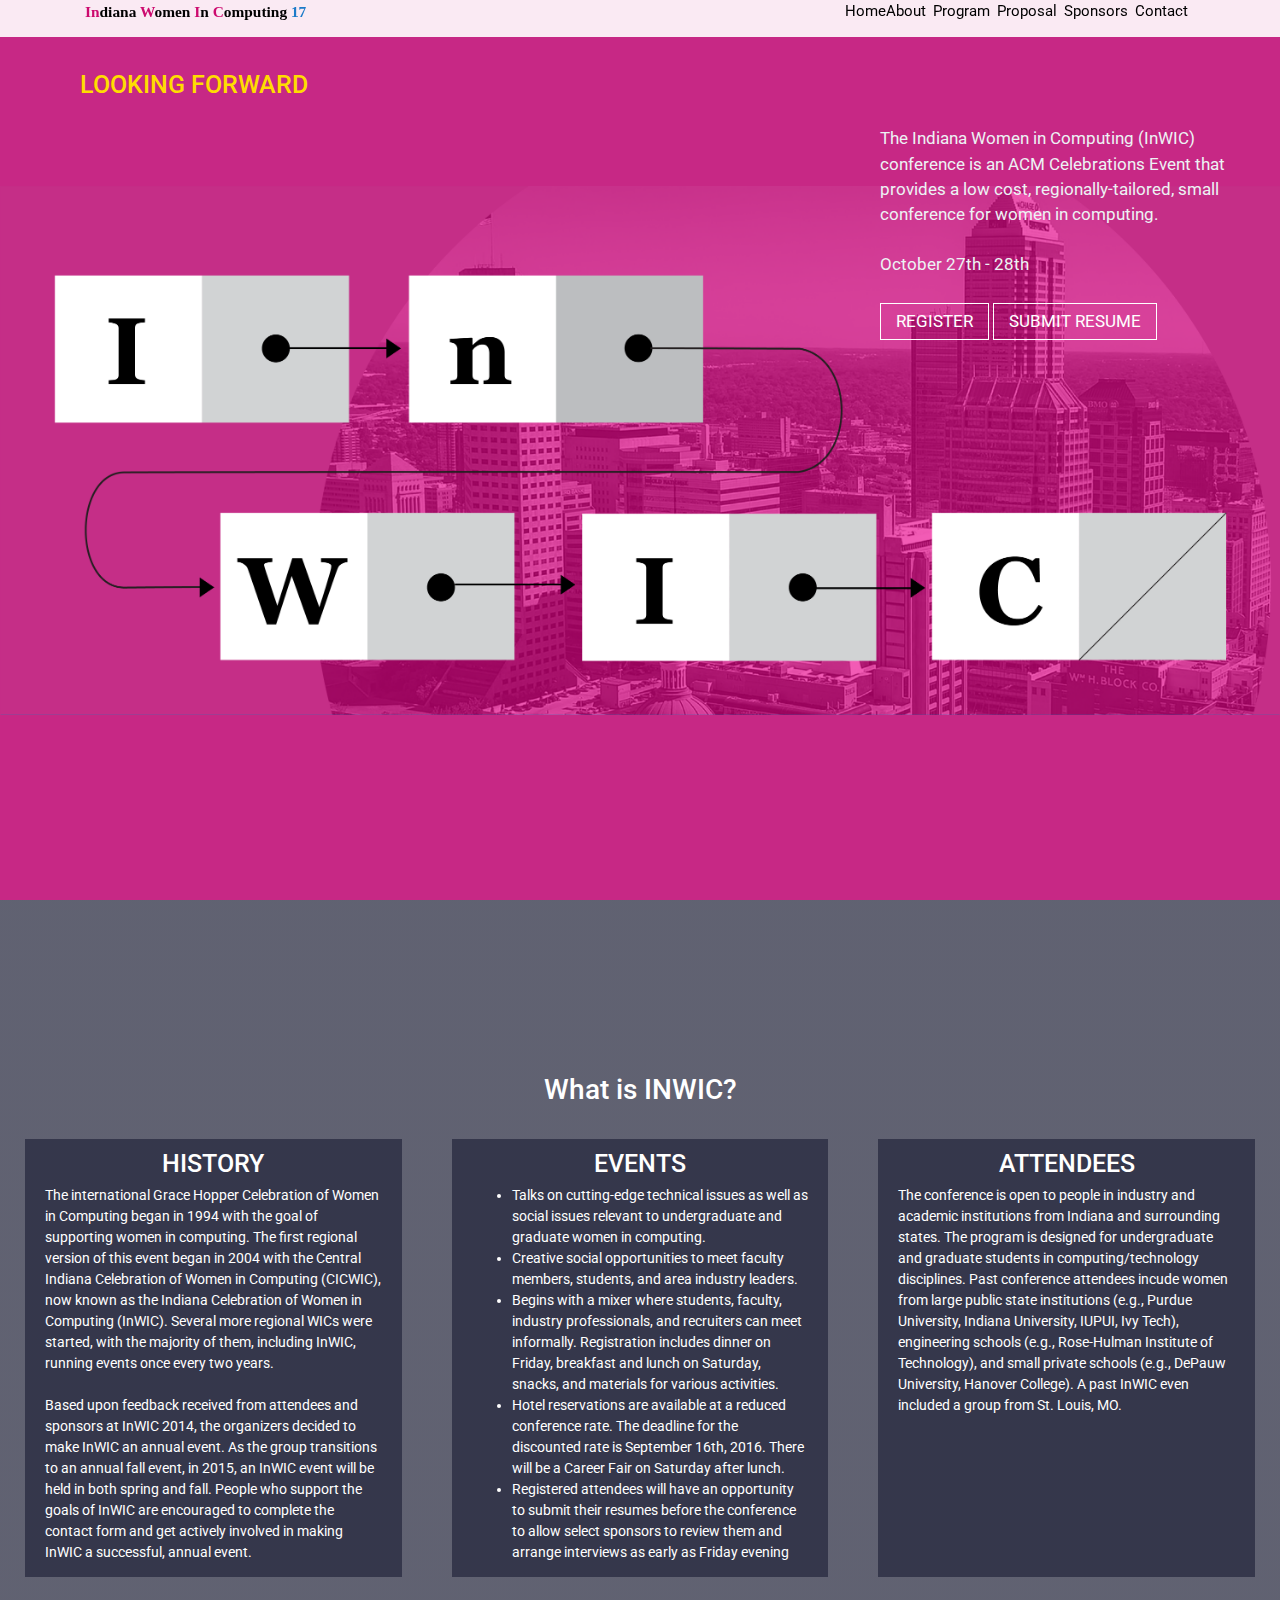
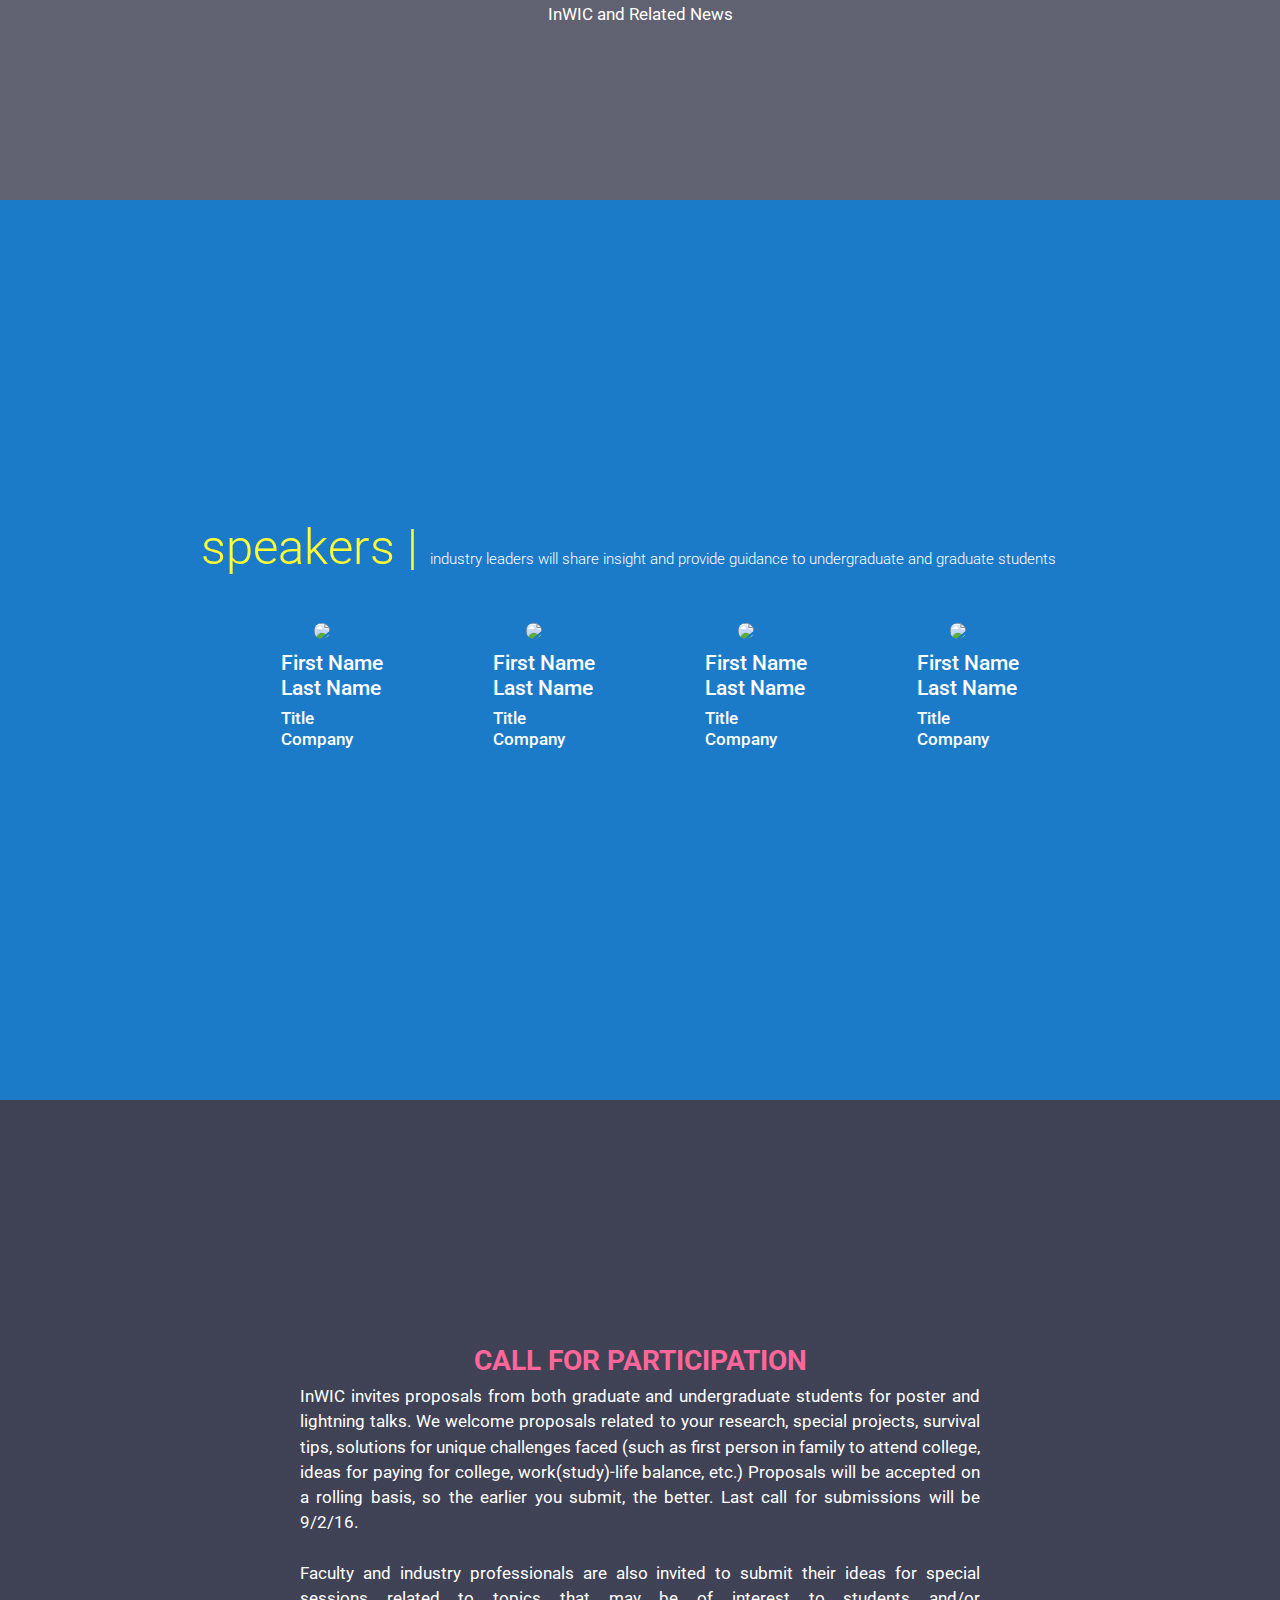
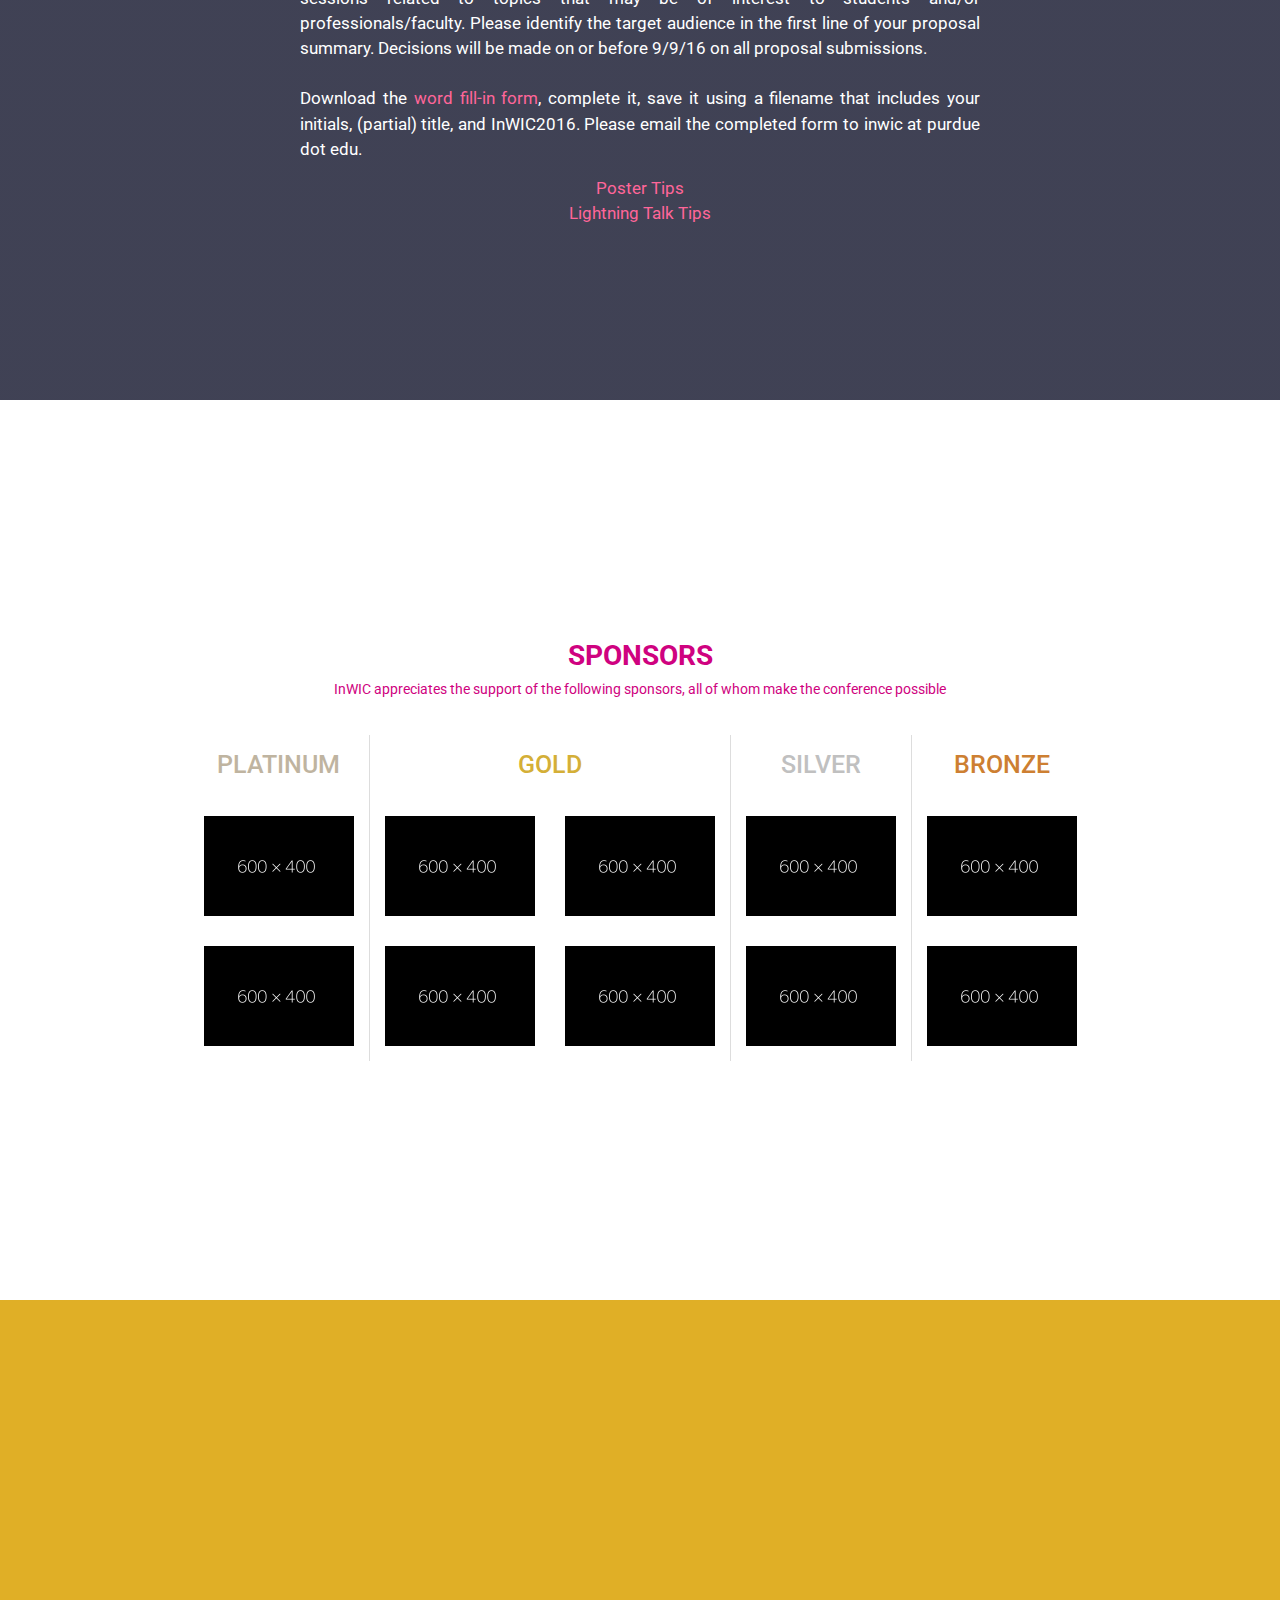
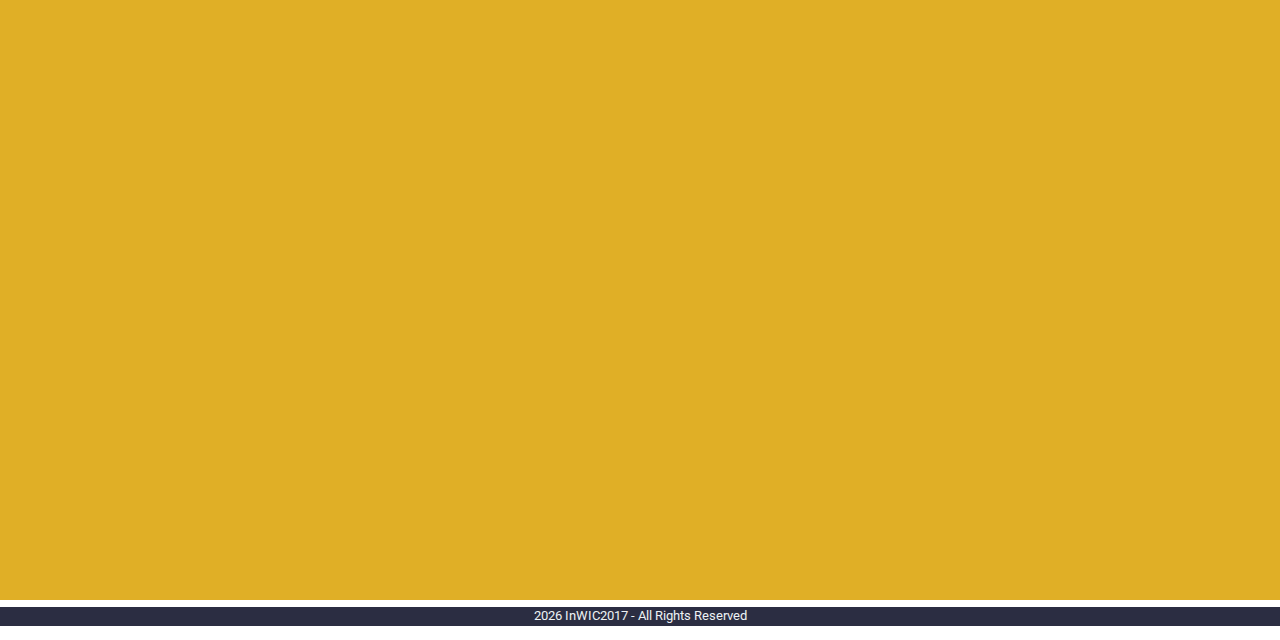
==== index.html @ f86550cd "changes to Sponsors part" ====
<!DOCTYPE html>
<html >
<head>
  <meta charset="UTF-8">
  <title>InWIC 2017</title>  
  
  <link rel='stylesheet prefetch' href='https://maxcdn.bootstrapcdn.com/bootstrap/4.0.0-alpha.2/css/bootstrap.min.css'>
  <link rel='stylesheet prefetch' href='https://cdnjs.cloudflare.com/ajax/libs/animate.css/3.5.2/animate.min.css'>
  <link rel="stylesheet" href="css/style.css">

  <link href="https://fonts.googleapis.com/css?family=Roboto" rel="stylesheet">

  
</head>

<body>
  <div ng-app="bootstrpConf">
  <div id="signup_form_modal" class="modal fade" aria-hidden="true" role="dialog" aria-labelledby="modal_label">
    <div class="modal-dialog" role="document">
      <div class="modal-content">
        <div class="modal-header">
          <button type="button" class="close" data-dismiss="modal" aria-label="Close">
            <span aria-hidden="true">&times;</span>
          </button>
          <h4 class="modal-title" id="modal_label">Sign Up Today!</h4>
        </div>
        <div class="modal-body">
          <form id="signup_form" action="">
            <fieldset class="form-group">
              <label for="first_name">First Name:</label>
              <input class="form-control" id="first_name" placeholder="First Name">
            </fieldset>
            <fieldset class="form-group">
              <label for="last_name">Last Name:</label>
              <input class="form-control" id="last_name" placeholder="Last Name">
            </fieldset>
            <fieldset class="form-group">
              <label for="email">Email:</label>
              <input class="form-control" id="email" placeholder="Email">
              <small class="text-muted">Your email will be used as your username.</small>
            </fieldset>
            <fieldset class="form-group">
              <label for="profession">You're:</label>
              <select id="profession" class="c-select">
              <option>---</option>
              <option>Javascript Developer</option>
              <option>Ruby developer</option>
              <option>Python developer</option>
              <option>Web Designer</option>
            </select>
            </fieldset>
            <fieldset class="form-group">
              <label class="c-input c-radio">
                <input type="radio" name="age" id="age1" value="under21">
                <span class="c-indicator"></span>
                I am &lt;21
              </label>
              <label class="c-input c-radio">
                <input type="radio" name="age" id="age2" value="over21" checked>
                <span class="c-indicator"></span>
                I am &gt;21
              </label>
            </fieldset>
            <fieldset class="form-group m-t-2">
              <button class="btn btn-danger" type="submit">Sign Up</button>
            </fieldset>
          </form>
        </div>
      </div>
      <!-- /.modal-content -->
    </div>
    <!-- /.modal-dialog -->
  </div>
  <!-- /.modal -->


  <nav class="top-nav m-b-3 p-t-1 animated fadeInDown clearfix">
    <div class="container">
      <ul class="list-unstyled list-inline">
        <li class="list-inline-item m-r-2 nav-logo"> <a href="#" class="js-scroll" data-scroll-to="#home"><span>In</span>diana <span>W</span>omen <span>I</span>n <span>C</span>omputing <span style="color:#1C7BC9">17</span></a></li>

        <li class="list-inline-item m-r-2 nav-options"><a href="#" class="js-scroll" data-scroll-to="#contact">Contact</a></li> 
        <!--
        <li class="list-inline-item m-r-2 nav-options"><a href="#" class="js-scroll" data-scroll-to="#location">Location</a></li>
        <li class="list-inline-item m-r-2 nav-options"><a href="#" class="js-scroll" data-scroll-to="#gallery">Gallery</a></li>
        <li class="list-inline-item m-r-2 nav-options"><a href="#" class="js-scroll" data-scroll-to="#faq">FAQ</a></li>
        -->
        <li class="list-inline-item m-r-2 nav-options"><a href="#" class="js-scroll" data-scroll-to="#sponsors">Sponsors</a></li>
        <li class="list-inline-item m-r-2 nav-options"><a href="#" class="js-scroll" data-scroll-to="#proposal">Proposal</a></li>
        <li class="list-inline-item m-r-2 nav-options"><a href="#" class="js-scroll" data-scroll-to="#speakers">Program</a></li>
        <li class="list-inline-item m-r-2 nav-options"><a href="#" class="js-scroll" data-scroll-to="#about">About</a></li> 
        <li class="list-inline-item m-r-2 nav-options"><a href="#" class="js-scroll" data-scroll-to="#home">Home</a></li>    
        
        <!--
        <li class="list-inline-item m-r-0"><a href="#" class="btn signup-btn btn-danger btn-sm" data-toggle="modal" data-target="#signup_form_modal">Register</a></li>
        -->

      </ul>
    </div>
  </nav>

  <!-- jumbotron -->
  <header id="home" class="top-hero jumbotron-fluid p-b-3 bg-faded">    
    <div class="wrapper">
      <div class="looking-forward">      
        <h3 class="m-b-2 display-5 text-uppercase">LOOKING FORWARD</h3>
      </div>
      <div>
        <div class="home-desc">
          <p>The Indiana  Women in Computing (InWIC) conference is an ACM Celebrations Event that provides a low cost, regionally-tailored, small conference for women in computing.
          <br><br>October 27th - 28th<br><br>
          <a href="register.html" class="btn-register">REGISTER</a> 
          <a href="resumeUpload.php" class="btn-register">SUBMIT RESUME</a> 
        </div>        
      </div>      
    </div>

    <!--
      <h1 class="display-3">Indiana Women in Computing</h1>
      <p class="lead m-t-1">October 22nd - 23rd</p>
      <p class="lead m-t-1 m-b-2">Everything you need to know about Bootstrap.</p>
      <button type="button" class="btn btn-lg btn-danger m-t-1" data-toggle="modal" data-target="#signup_form_modal">Register</button>
      <button type="button" class="js-scroll btn btn-lg btn-default m-t-1" data-scroll-to="#speakers">Learn More</button>
    -->    
  </header>

  <!-- about -->
  <section id="about" class="banner about p-y-3">
    <div class="wrapper">  
      <h2 class="m-b-2 display-5 about-title">What is INWIC?</h2>   
      <section class="about">
        <div class="about-col">
          <h3 class="m-b-2 display-5 text-uppercase">History</h3> 
          <p> The international Grace Hopper Celebration of Women in Computing began in 1994 with the goal of supporting women in computing. The first regional version of this event began in 2004 with the Central Indiana Celebration of Women in Computing (CICWIC), now known as the Indiana Celebration of Women in Computing (InWIC). Several more regional WICs were started, with the majority of them, including InWIC, running events once every two years. <br><br>
          Based upon feedback received from attendees and sponsors at InWIC 2014, the organizers decided to make InWIC an annual event. As the group transitions to an annual fall event, in 2015, an InWIC event will be held in both spring and fall. People who support the goals of InWIC are encouraged to complete the contact form and get actively involved in making InWIC a successful, annual event. 
          </p>
        </div>

        <div class="about-col">
          <h3 class="m-b-2 display-5 text-uppercase">Events</h3> 
          <ul>
            <li><span>Talks on cutting-edge technical issues as well as social issues relevant to undergraduate and graduate women in computing.</span></li>
            <li><span>Creative social opportunities to meet faculty members, students, and area industry leaders.</span></li>
            <li><span>Begins with a mixer where students, faculty, industry professionals, and recruiters can meet informally. Registration includes dinner on Friday, breakfast and lunch on Saturday, snacks, and materials for various activities.</span></li>
            <li><span>Hotel reservations are available at a reduced conference rate. The deadline for the discounted rate is September 16th, 2016. There will be a Career Fair on Saturday after lunch.</span></li>
            <li><span>Registered attendees will have an opportunity to submit their resumes before the conference to allow select sponsors to review them and arrange interviews as early as Friday evening</span></li>
          </ul>          
        </div>

        <div class="about-col">
          <h3 class="m-b-2 display-5 text-uppercase">Attendees</h3> 
          <p> The conference is open to people in industry and academic institutions from Indiana and surrounding states. The program is designed for undergraduate and graduate students in computing/technology disciplines. Past conference attendees incude women from large public state institutions (e.g., Purdue University, Indiana University, IUPUI, Ivy Tech), engineering schools (e.g., Rose-Hulman Institute of Technology), and small private schools (e.g., DePauw University, Hanover College). A past InWIC even included a group from St. Louis, MO.
          </p>
        </div>
      </section>
      <a href="html/inwicNews.html" class="btn-news">InWIC and Related News</a></div>
    </div>
  </section>

  <!-- speakers -->
  <section id="speakers" class="banner speakers p-y-3">
    <div class="wrapper">
      <div class = "row">    
        <h2 class="m-b-2 display-4 speakers-title">speakers | <span class="desc">industry leaders will share insight and provide guidance to undergraduate and graduate students</span></h2>      
      </div>

      <section class="speaker-profiles">
        <div class="speaker-col">
          <img src="img/speaker_placeholder.png">
          <h3 class="speaker-name">First Name <br> Last Name</h3>          
          <h3 class="speaker-title">Title <br> Company </h3>
        </div>
        <div class="speaker-col">
          <img src="img/speaker_placeholder.png">
          <h3 class="speaker-name">First Name <br> Last Name</h3>          
          <h3 class="speaker-title">Title <br> Company </h3>
        </div>
        <div class="speaker-col">
          <img src="img/speaker_placeholder.png">
          <h3 class="speaker-name">First Name <br> Last Name</h3>          
          <h3 class="speaker-title">Title <br> Company </h3>
        </div>
        <div class="speaker-col">
          <img src="img/speaker_placeholder.png">
          <h3 class="speaker-name">First Name <br> Last Name</h3>          
          <h3 class="speaker-title">Title <br> Company </h3>
        </div>
      <!--
      <a href="#" class="btn btn-primary btn-lg btn-block">Our Speakers</a>-->
    </div>
  </section>

  <!-- proposal -->
  <section id="proposal" class="banner proposal p-y-3">
    <div class="wrapper proposal-block">
      <h2 class="m-b-2 display-5 text-uppercase proposal-title">Call for Participation</h2>
        <p> InWIC invites proposals from both graduate and undergraduate students for poster and lightning talks. We welcome proposals related to your research, special projects, survival tips, solutions for unique challenges faced (such as first person in family to attend college, ideas for paying for college, work(study)-life balance, etc.) Proposals will be accepted on a rolling basis, so the earlier you submit, the better. Last call for submissions will be 9/2/16.<br><br>Faculty and industry professionals are also invited to submit their ideas for special sessions related to topics that may be of interest to students and/or professionals/faculty. Please identify the target audience in the first line of your proposal summary.
        Decisions will be made on or before 9/9/16 on all proposal submissions.<br><br>Download the <a href="docs/InWICProposal2017.doc" download>word fill-in form</a>, complete it, save it using a filename that includes your initials, (partial) title, and InWIC2016. Please email the completed form to inwic at purdue dot edu. </p>
        <a href="html/posterTips.html" class="proposal-tip">Poster Tips</a> <br>
        <a href="html/lightningTips.html" class="Lightning Talk Tips">Lightning Talk Tips</a> 
   
      <!-- <a href="#" class="btn btn-danger btn-lg btn-block">Submit Proposal</a> -->
    </div>
  </section>

  <!-- sponsors -->
  <section id="sponsors" class="banner sponsors p-y-3">
    <div class="wrapper">
      <h2 class="m-b-2 display-5 text-uppercase">Sponsors</h2>

      <p>InWIC appreciates the support of the following sponsors, all of whom make the conference possible</p>
      <br>
      
      <span class="sponsor-table">
        <table >
          <tr>
            <th><h3><span style="color:#BFB4A0">PLATINUM</span></h3></th>
          </tr>
          <tr>
            <td> 
              <img class="sponsor-img" src="img/Sponsor-Logo.png">
            </td>
          </tr>
          <tr>
            <td> 
              <img class="sponsor-img" src="img/Sponsor-Logo.png">
            </td>
          </tr>
        </table>
      </span>

      <span class="sponsor-table">
        <table>
          <tr>
            <th colspan=2 class="divider"><h3><span style="color:#D4AF37">GOLD</span></h3></th>
          </tr>
          <tr>
            <td class="divider"> 
              <img class="sponsor-img" src="img/Sponsor-Logo.png">
            </td>
            <td> 
              <img class="sponsor-img" src="img/Sponsor-Logo.png">
            </td>
          </tr>
          <tr>
            <td class="divider"> 
              <img class="sponsor-img" src="img/Sponsor-Logo.png">
            </td>
            <td> 
              <img class="sponsor-img" src="img/Sponsor-Logo.png">
            </td>
          </tr>          
        </table>
      </span>

      <span class="sponsor-table">
        <table>
          <tr>
            <th class="divider"><h3><span style="color:#C0C0C0">SILVER</span></h3></th>
          </tr>
          <tr>
            <td class="divider"> 
              <img class="sponsor-img" src="img/Sponsor-Logo.png">
            </td>
          </tr>
          <tr>
            <td class="divider"> 
              <img class="sponsor-img" src="img/Sponsor-Logo.png">
            </td>
          </tr>
        </table>        
      </span>
      
      <span class="sponsor-table">
        <table>
          <tr>
            <th class="divider"><h3><span style="color:#CD7F32">BRONZE</span></h3></th>
          </tr>
          <tr>
            <td class="divider"> 
              <img class="sponsor-img" src="img/Sponsor-Logo.png">
            </td>
          </tr>
          <tr>
            <td class="divider"> 
              <img class="sponsor-img" src="img/Sponsor-Logo.png">
            </td>
          </tr>
        </table>
      </span>
    
    </div>
  </section>

  <!--
  <section id="faq" class="banner faq p-y-3">
    <div class="wrapper">
      <h2 class="m-b-2 display-5 text-uppercase">Frequently Asked Questions</h2>
      
    </div>
  </section>

  
  <section id="gallery" class="banner gallery p-y-3">
    <div class="wrapper">
      <h2 class="m-b-2 display-5 text-uppercase">Gallery</h2>
      <a href="#" class="btn btn-danger btn-lg btn-block">View More</a>
    </div>
  </section>
  -->

  <!-- contact -->
  <div id="contact" class="banner contact p-y-3">
    <div class="wrapper">
      <!--
      <h2 class="m-b-2 display-5 text-uppercase">Map</h2>
      
      <a href="#" class="btn btn-primary btn-lg btn-block" data-toggle="modal" data-target="#signup_form_modal">Register</a>
      -->
    </div>
  </div>

  <footer class="p-y-2">
    <p class="copyright"><span id="copyright-year">2017</span> InWIC2017 - All Rights Reserved</p>
  </footer>
</div>

  <script src='https://code.jquery.com/jquery-2.2.4.min.js'></script>
  <script src='https://maxcdn.bootstrapcdn.com/bootstrap/4.0.0-alpha.2/js/bootstrap.min.js'></script>
  <script src="js/index.js"></script>

</body>
</html>
---- css/style.css ----
html {

  font-size: 14px;
}

body {

  font-family: 'Roboto', sans-serif;
}

.animated {

  animation-duration: 500ms;
}

.btn {

  border-radius: 2px;
}

.btn.btn-danger {

  border-color: #D90429;
  background-color: #EF233C;
}

.btn.btn-primary {

  border-color: #2B2D42;
  background-color: #2B2D42;
}

.btn.btn-default:hover {

  background-color: #fafafa;
}

.top-hero {  

  background-color: #C72885;
  background-image: url("../img/home_bg.png");
  background-size: contain;
  background-repeat: no-repeat;
  background-position: center;
  /*background-attachment: fixed;*/
  width: 100vw;
  height:100vh;
  display: flex;
  
  /*
  background-image: url("../home_bg.png");
  background-image: linear-gradient(rgba(43, 45, 66, 0.75), rgba(43, 45, 66, 0.75)), url("../home_bg.png");
  background-color: #fafafa;
  background-image: url("../home_bg.png");
  background-size: cover;
  background-position: bottom;
  background-attachment: fixed;
  height: 100vh;
  padding-top: 125px;
  display: flex;
  align-items: center;*/
}
.top-hero h1 {

  color: #C42E87;
  text-shadow: 0 1px 1px rgba(0, 0, 0, 0.5);
  font-weight: bold;
  text-transform: uppercase;
  width: 50%;
  letter-spacing: -1px;
  line-height: .9;
}

.top-hero p {

  color: #EDF2F4; 
  padding-left: 880px;
  padding-right: 50px;
  padding-top: 20px;
  font-size: 1.2rem;

}

.top-hero .looking-forward {

  /*color: #E0AF26;*/
  color: #FFDD00;
  padding-left: 80px;
  padding-top: 70px;
}

.btn-register {

  color: white;
  border: 1px solid; 
  border-color: white; 
  padding: 5px 15px 5px 15px; 
  display:inline-block;
  transition: all .1s ease; 
}

.btn-register:hover {  

  cursor:pointer;
  color: #C72885;
  background-color: white;
  font-weight: bold;  
  text-decoration: none;
}

@media only screen and (max-width: 768px) {

  .top-hero { 

    min-height: 400px;
    padding-top: 50px;
  }

  .top-hero h1 {

    font-size: 36px;
    margin-top: 50px;
  }
}

.top-nav {  

  z-index: 100;
  background-color: rgba(255, 255, 255, 0.9);
  color: black;
  position: fixed;
  width: 100%;
  display: inline-block;
}

.nav-options{

  float: right;
}

.top-nav ul .signup-btn {

  padding: .25em .5em;
}

.top-nav ul .signup-btn,
.top-nav ul .signup-btn:hover {

  color: #EDF2F4 !important;
  border-bottom: 1px solid #D90429 !important;
  border-color: #D90429 !important;
}

.top-nav a {

  font-size: 1.1rem;
  color: black;
  text-decoration: none;
  border-bottom: 3px solid transparent;
  padding: 0 0 5px;
  transition: .25s;
}

.nav-options a:hover {

  color: #1C7BC9;
  border-color: #1C7BC9;
}

.nav-logo {

  font-weight: bold;
  font-family: Verdana;

}

.nav-logo span{

  color: #CC0A6E;
}

.banner {

  color: #EDF2F4;
  background-position: center;
  background-size: cover;
  display: flex;
  flex-direction: column;
  justify-content: center;
  align-items: center;
  height: 100vh;
}

.banner .wrapper {

  text-align: center;
}


/*--ABOUT--*/
.about {

  display: flex;
  margin: 0px auto;
}

.about-col {

  margin: 25px;
  padding: 10px 20px 0 20px;
  flex-grow: 1;
  flex-shrink: 1;
  flex-basis: 0;
  background-color: rgba(43, 45, 66, 0.8);
  /*color: #484848;*/
  color: white;
}

.about p, ul {

  text-align: left;
  color: white;
}

.about-title {

  /*color: #C72885;*/
  color: white;
}

.about-news {

  color: #C72885;
  font-size: 1.0rem;
}

.btn-news {

  align-items: center;
  /*color: #C72885;*/
  color: white;
  font-size: 1.2rem;
  /*border: 1px solid;
  border-color: #C72885;*/
  border-color: white;
  margin: 0 500px 0 500px;
}

.btn-news:hover {

  cursor: pointer;
  color: white;
  text-decoration: underline;
}

@media only screen and (max-width: 768px) {
  .banner {
    min-height: 400px;
  }
  .banner h1,
  .banner h2 {
    font-size: 20px;
  }
}

.banner.about {

  /*background-color: #F8F8F8;
  background-color: #F0F0F0;*/
  color: black;
  background-image: linear-gradient(rgba(43, 45, 66, 0.75), rgba(43, 45, 66, 0.75)), url("../img/about_bg.jpg");
}


/*--SPEAKER--*/
.banner.speakers {

  background-color: #1C7BC9;
}

.speakers-title {

  color: #FFFF33; 
}

.speakers-title span {

  color: white;
  font-size: 1.1rem;
}

.speaker-profiles {

  display: flex;
  margin: 0px auto;
  
}

.speaker-col {

  margin: 25px;
  padding: 10px 20px 0 20px;
  flex-grow: 1;
  flex-shrink: 1;
  flex-basis: 0;
  color: white;
}

.speaker-profiles img {

  max-height: 500px;
  max-width: 200px;
  border-radius: 50%;
}

.speaker-name {

  font-size: 1.5rem;
  text-align: left;
  padding-top: 10px;
  padding-left: 20px;
}

.speaker-title {

  font-size: 1.2rem;
  text-align: left;
  padding-left: 20px;
}

/*
.banner.speakers, .banner.signup {
  background-color: #D90429;
}
.banner.speakers {
  background-image: linear-gradient(rgba(217, 4, 41, 0.45), rgba(217, 4, 41, 0.45)), url("https://images.unsplash.com/photo-1485182708500-e8f1f318ba72?dpr=1&auto=compress,format&fit=crop&w=1199&h=764&q=80&cs=tinysrgb&crop=&bg=");
}*/


/*Proposal*/

.banner.proposal {
  /*
  background-color: #2B2D42;
  background-color: #D3D3D3;
  background-image: linear-gradient(rgba(0, 0, 0, 0.6), rgba(0, 0, 0, 0.6)), url("https://images.unsplash.com/photo-1493020258366-be3ead1b3027?dpr=1&auto=compress,format&fit=crop&w=1199&h=1199&q=80&cs=tinysrgb&crop=&bg=");
  */  
  background-image: linear-gradient(rgba(43, 45, 66, 0.9), rgba(43, 45, 66, 0.9)), url("../img/proposal_bg.jpg");
}

.proposal-title {

  /*color: #99066B;*/
  color: #FF6699;
  font-weight: bold;
  margin-top: 70px;
}

.proposal p {

  padding: 0 300px 0 300px;
  color: white;
  font-size: 1.2rem;
  text-align: justify;
}

.proposal a {

  font-size: 1.2rem;
  color: #FF6699;
  text-decoration: none;
}

.proposal a:hover{

  text-decoration: underline;
}

/*-- SPONSORS --*/
.banner.sponsors {
  color: black;
  background-color: white;
  
}

.sponsors h2{

  color: #CF0280;
  font-weight: bold;
}

.sponsors p {

  color: #CF0280;
}

.sponsor-img {

  max-height: 250px;
  max-width: 150px; 
  overflow-y: hidden;
  overflow-x:auto;

}

.sponsor-table table {

  float: left;
  border: 1px;
}

.sponsor-table th, td {

  text-align: center;
  padding: 15px;

}

.divider {

  border-left: 1px solid #ddd;
}

.images {

  display: block;
  margin: 0px;
  padding: 0px;
  position: absolute;
  top: 90px;
  /*height: auto;
  max-width: auto;*/
  
  white-space: nowrap;  
}

.banner.faq {

  background-color: #E0AF26;
}

.banner.gallery {

  background-color:#909090;
}

.banner.contact {

  background-color: #E0AF26;
  color: black;
}

.banner.location {

  background-image: linear-gradient(rgba(217, 4, 41, 0.45), rgba(217, 4, 41, 0.45)), url("https://images.unsplash.com/photo-1487537708572-3c850b5e856e?dpr=1&auto=compress,format&fit=crop&w=1199&h=798&q=80&cs=tinysrgb&crop=&bg=");
}

footer {

  text-align: center;
  background-color: #2B2D42;
  color: #EDF2F4;
}

footer .copyright {

  padding: 0;
  margin-top: 7px;
  font-size: 0.9rem;
}
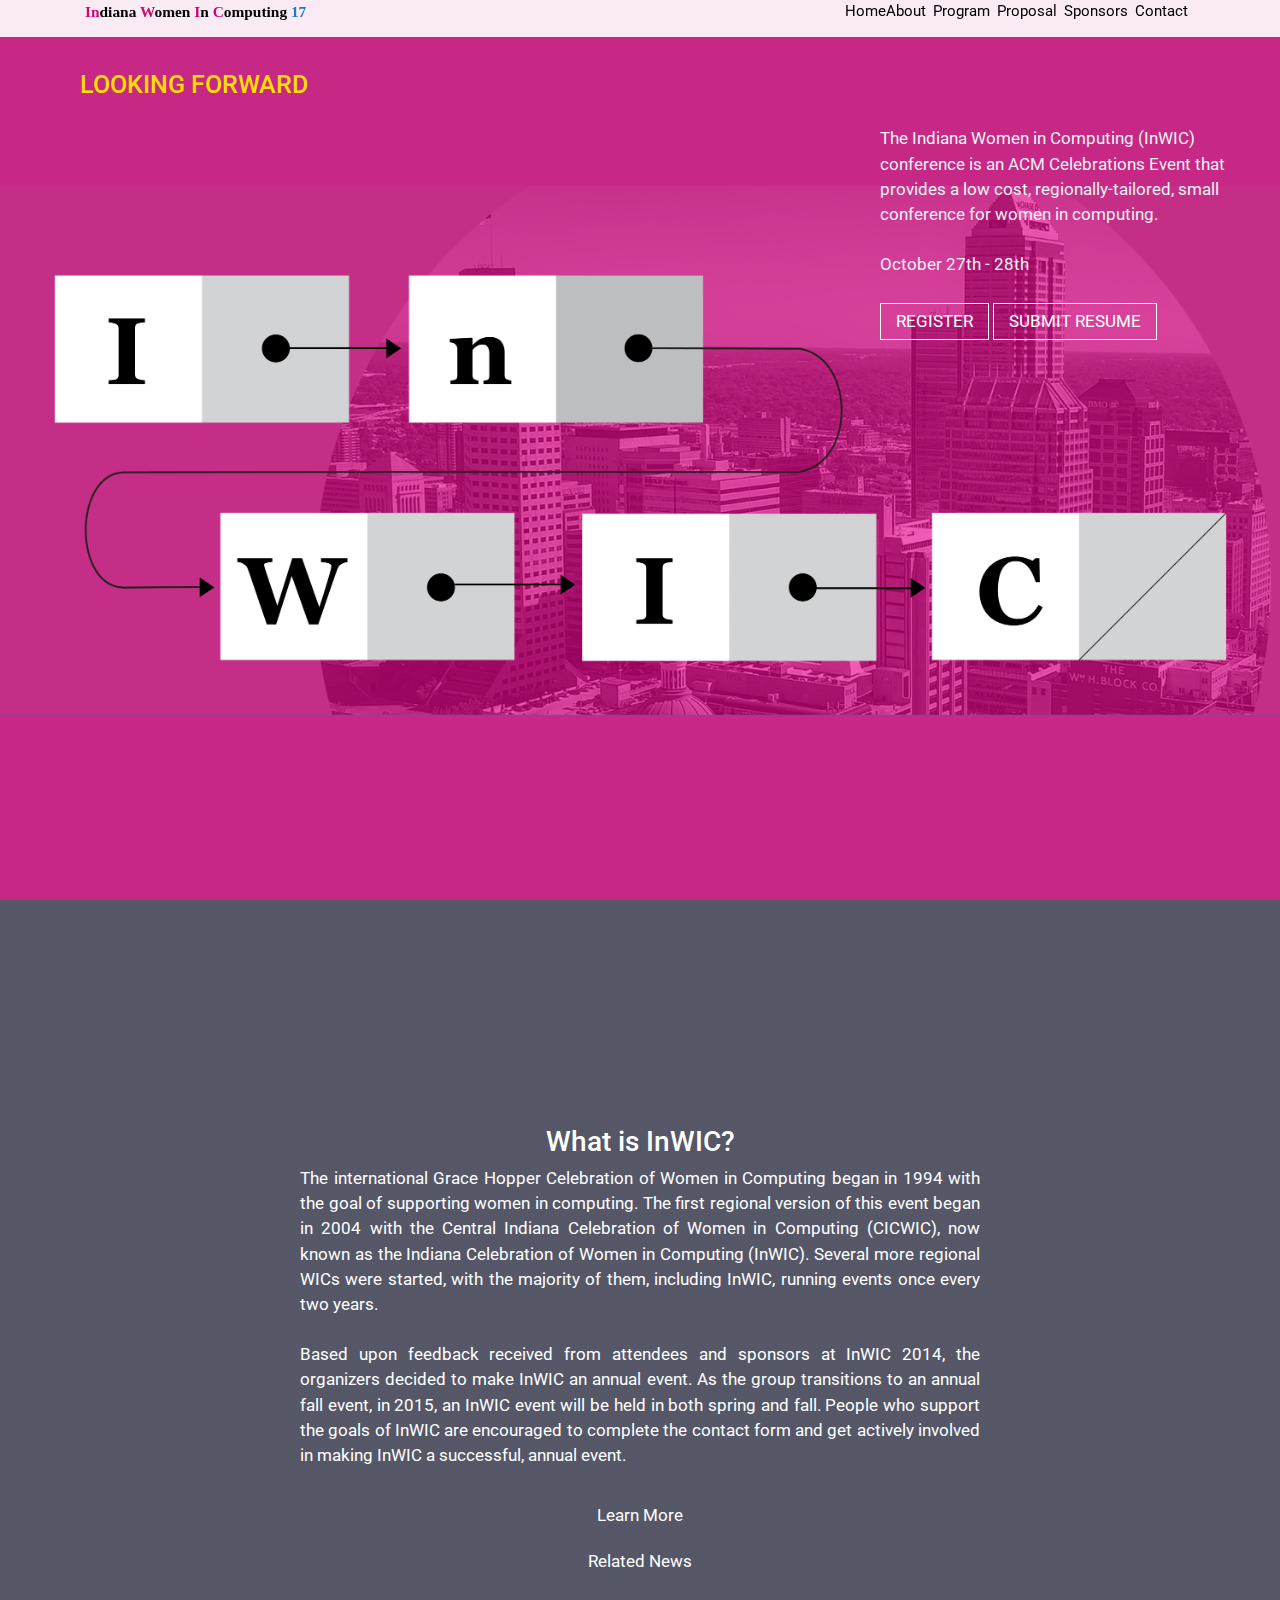
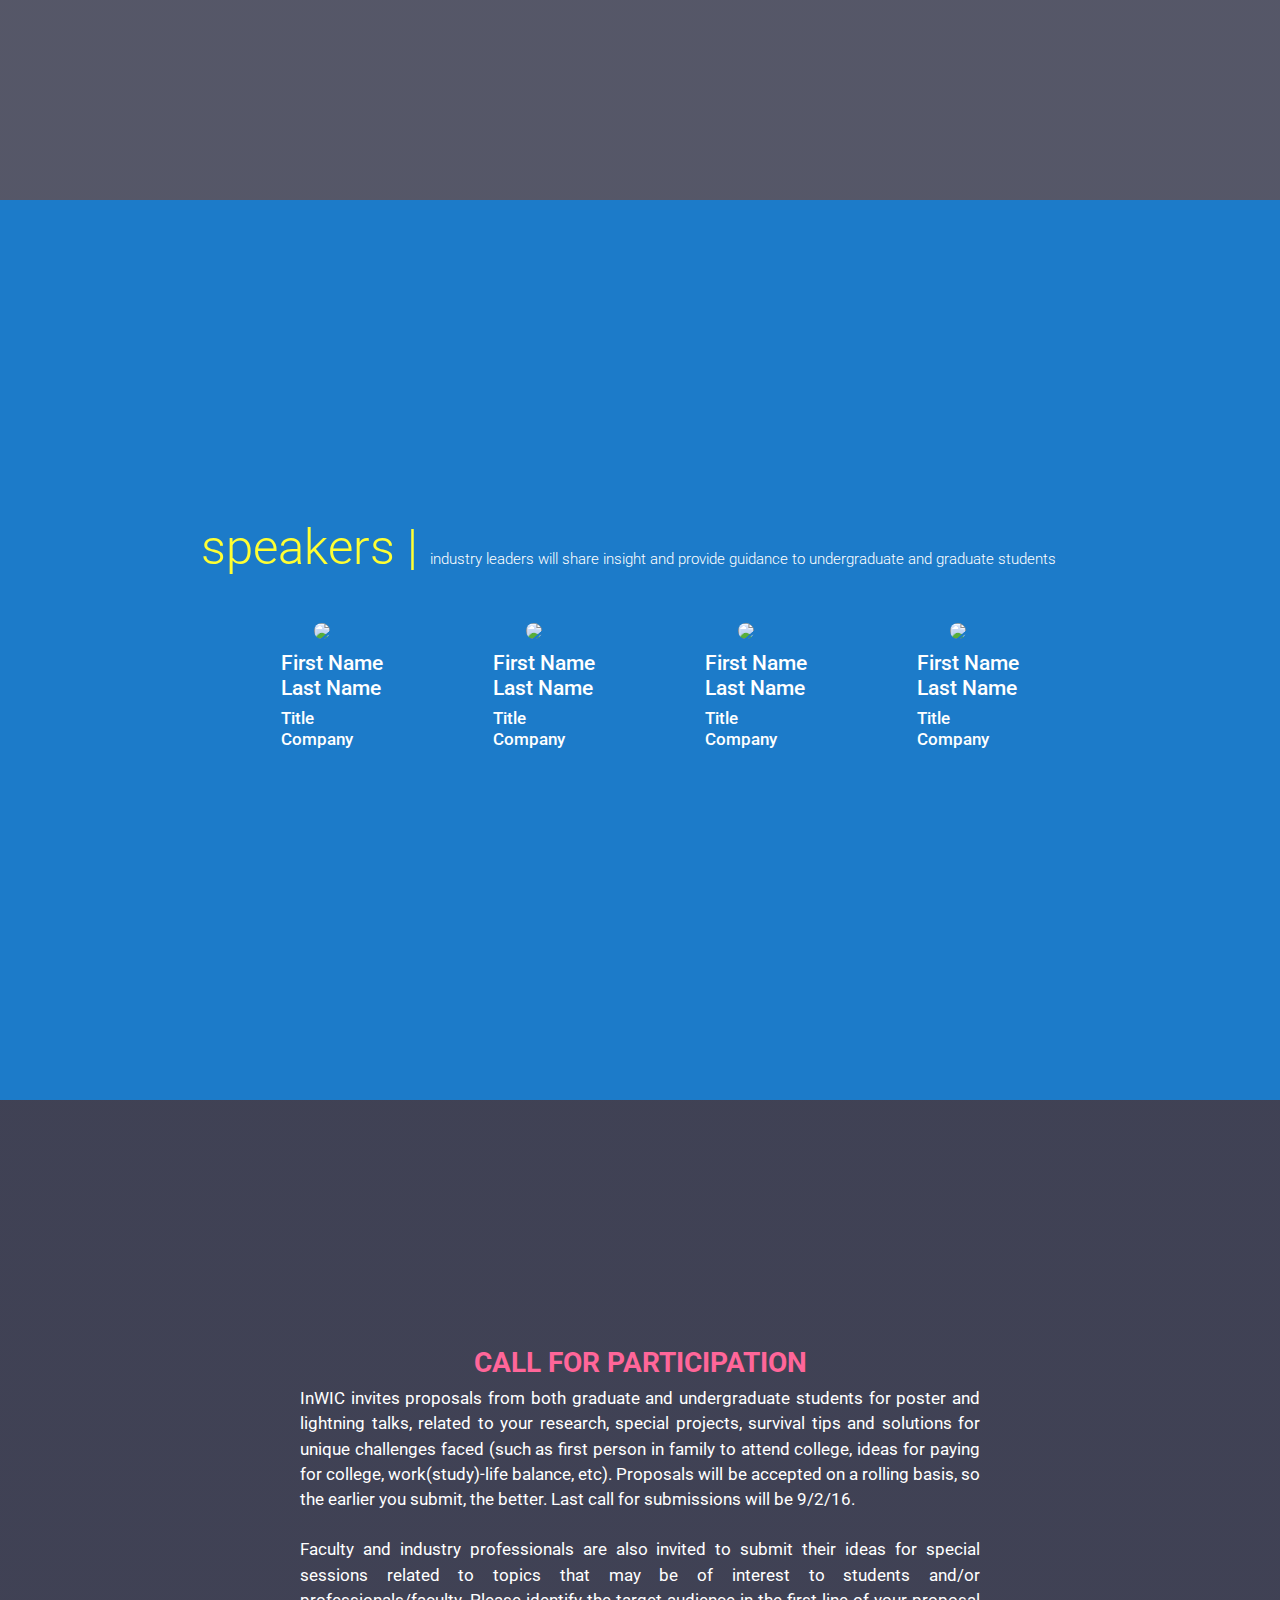
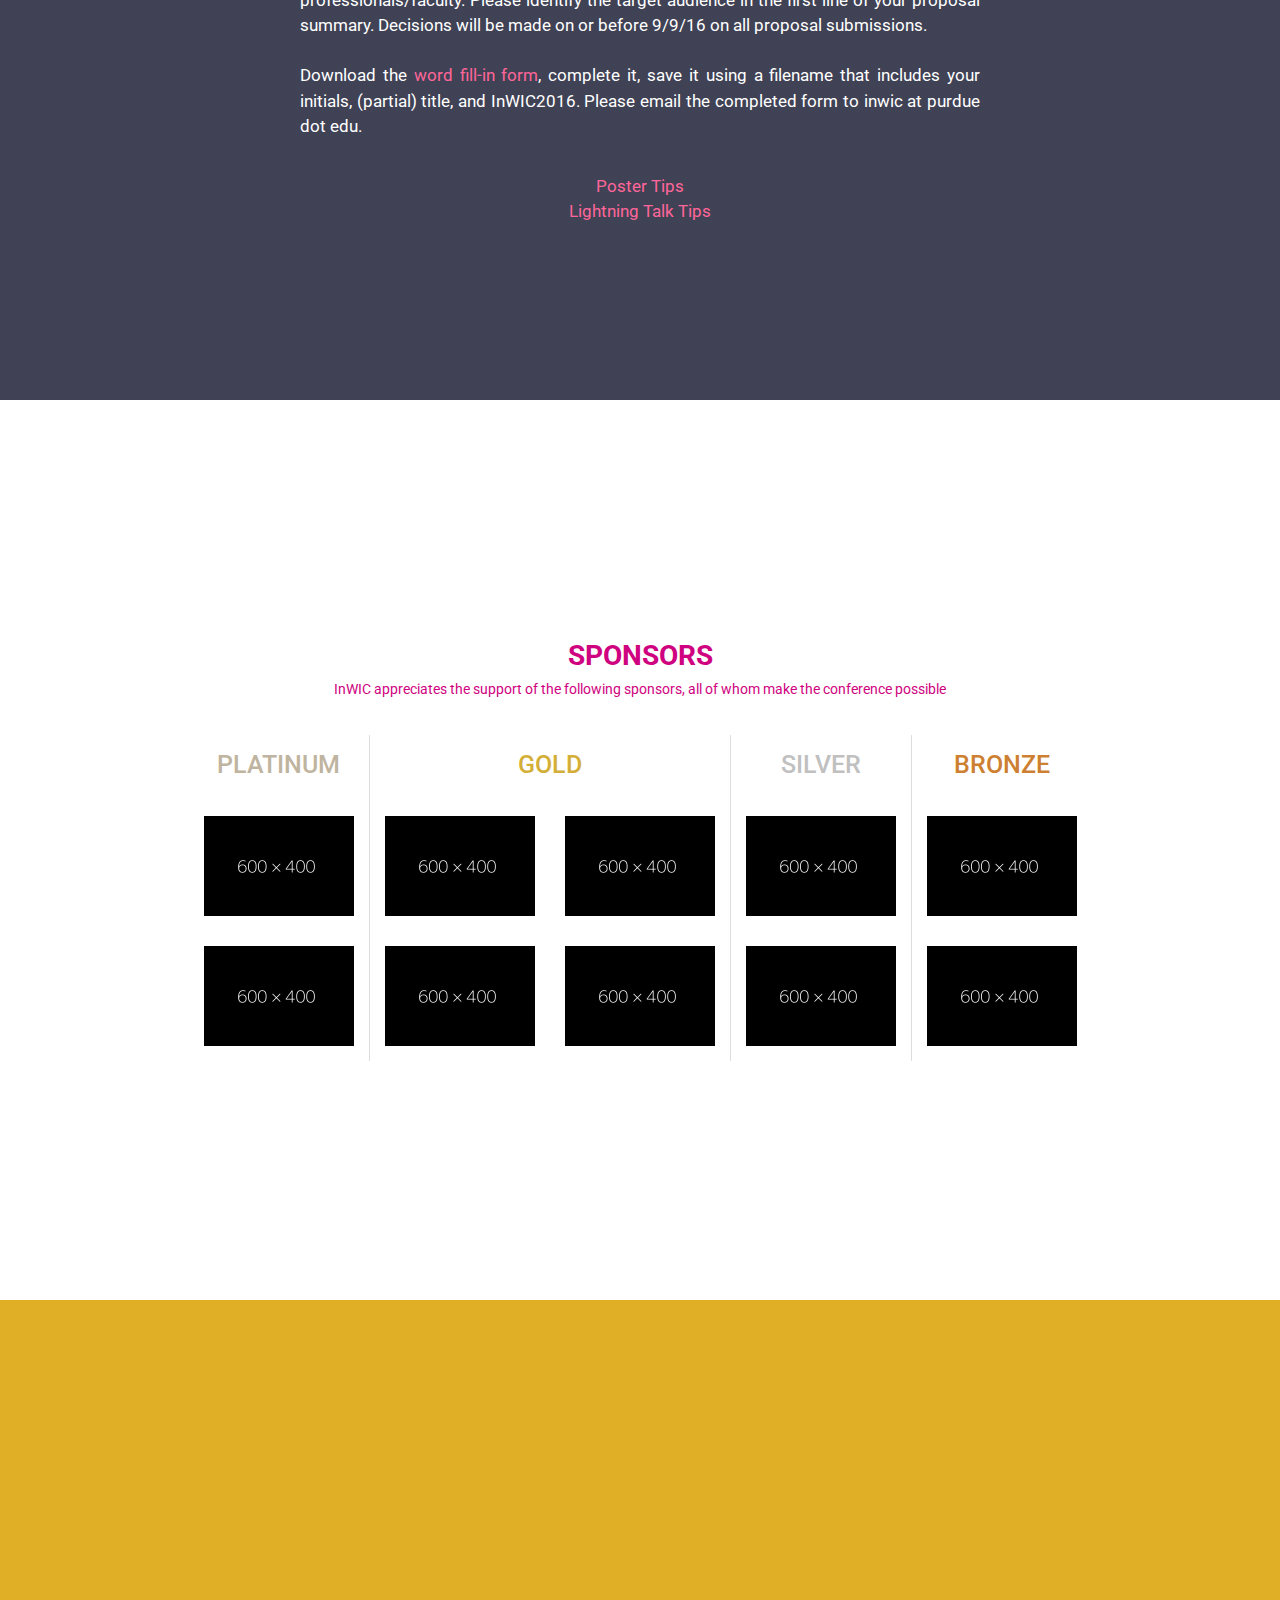
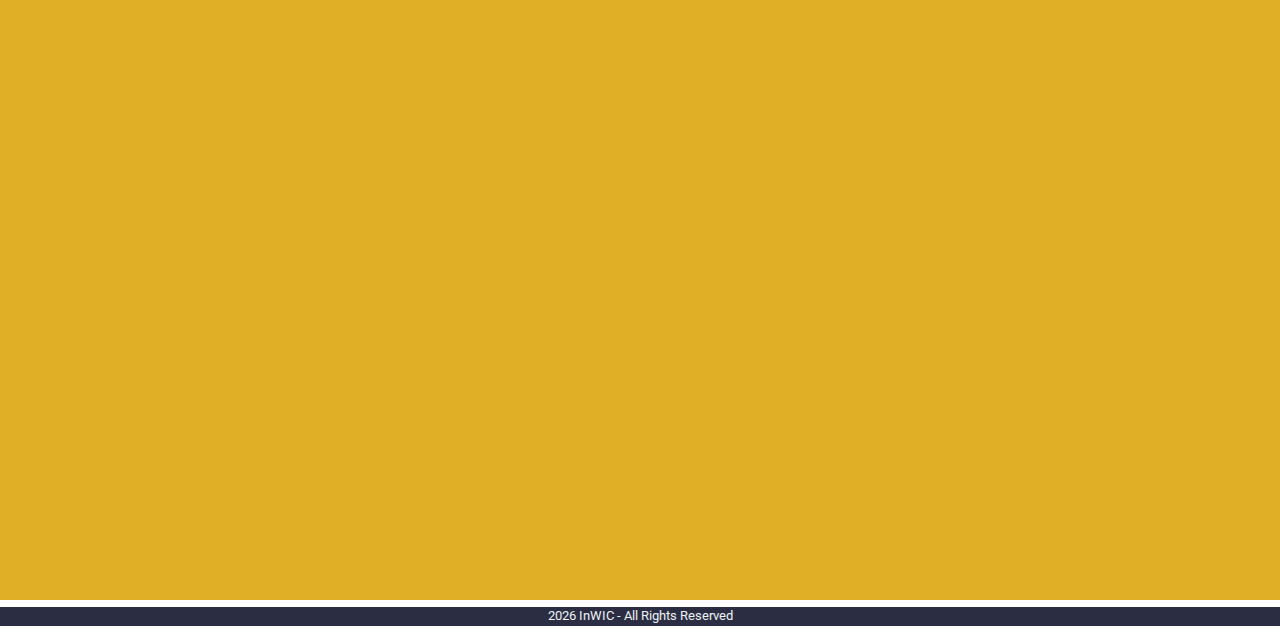
==== commit 426f9e38: "Updated about page" ====
--- a/index.html
+++ b/index.html
@@ -15,64 +15,6 @@
 
 <body>
   <div ng-app="bootstrpConf">
-  <div id="signup_form_modal" class="modal fade" aria-hidden="true" role="dialog" aria-labelledby="modal_label">
-    <div class="modal-dialog" role="document">
-      <div class="modal-content">
-        <div class="modal-header">
-          <button type="button" class="close" data-dismiss="modal" aria-label="Close">
-            <span aria-hidden="true">&times;</span>
-          </button>
-          <h4 class="modal-title" id="modal_label">Sign Up Today!</h4>
-        </div>
-        <div class="modal-body">
-          <form id="signup_form" action="">
-            <fieldset class="form-group">
-              <label for="first_name">First Name:</label>
-              <input class="form-control" id="first_name" placeholder="First Name">
-            </fieldset>
-            <fieldset class="form-group">
-              <label for="last_name">Last Name:</label>
-              <input class="form-control" id="last_name" placeholder="Last Name">
-            </fieldset>
-            <fieldset class="form-group">
-              <label for="email">Email:</label>
-              <input class="form-control" id="email" placeholder="Email">
-              <small class="text-muted">Your email will be used as your username.</small>
-            </fieldset>
-            <fieldset class="form-group">
-              <label for="profession">You're:</label>
-              <select id="profession" class="c-select">
-              <option>---</option>
-              <option>Javascript Developer</option>
-              <option>Ruby developer</option>
-              <option>Python developer</option>
-              <option>Web Designer</option>
-            </select>
-            </fieldset>
-            <fieldset class="form-group">
-              <label class="c-input c-radio">
-                <input type="radio" name="age" id="age1" value="under21">
-                <span class="c-indicator"></span>
-                I am &lt;21
-              </label>
-              <label class="c-input c-radio">
-                <input type="radio" name="age" id="age2" value="over21" checked>
-                <span class="c-indicator"></span>
-                I am &gt;21
-              </label>
-            </fieldset>
-            <fieldset class="form-group m-t-2">
-              <button class="btn btn-danger" type="submit">Sign Up</button>
-            </fieldset>
-          </form>
-        </div>
-      </div>
-      <!-- /.modal-content -->
-    </div>
-    <!-- /.modal-dialog -->
-  </div>
-  <!-- /.modal -->
-
 
   <nav class="top-nav m-b-3 p-t-1 animated fadeInDown clearfix">
     <div class="container">
@@ -127,15 +69,17 @@
   <!-- about -->
   <section id="about" class="banner about p-y-3">
     <div class="wrapper">  
-      <h2 class="m-b-2 display-5 about-title">What is INWIC?</h2>   
+      <h2 class="m-b-2 display-5 about-title">What is InWIC?</h2>   
       <section class="about">
+
         <div class="about-col">
-          <h3 class="m-b-2 display-5 text-uppercase">History</h3> 
+          
           <p> The international Grace Hopper Celebration of Women in Computing began in 1994 with the goal of supporting women in computing. The first regional version of this event began in 2004 with the Central Indiana Celebration of Women in Computing (CICWIC), now known as the Indiana Celebration of Women in Computing (InWIC). Several more regional WICs were started, with the majority of them, including InWIC, running events once every two years. <br><br>
           Based upon feedback received from attendees and sponsors at InWIC 2014, the organizers decided to make InWIC an annual event. As the group transitions to an annual fall event, in 2015, an InWIC event will be held in both spring and fall. People who support the goals of InWIC are encouraged to complete the contact form and get actively involved in making InWIC a successful, annual event. 
           </p>
         </div>
 
+        <!--
         <div class="about-col">
           <h3 class="m-b-2 display-5 text-uppercase">Events</h3> 
           <ul>
@@ -152,8 +96,10 @@
           <p> The conference is open to people in industry and academic institutions from Indiana and surrounding states. The program is designed for undergraduate and graduate students in computing/technology disciplines. Past conference attendees incude women from large public state institutions (e.g., Purdue University, Indiana University, IUPUI, Ivy Tech), engineering schools (e.g., Rose-Hulman Institute of Technology), and small private schools (e.g., DePauw University, Hanover College). A past InWIC even included a group from St. Louis, MO.
           </p>
         </div>
+        -->
       </section>
-      <a href="html/inwicNews.html" class="btn-news">InWIC and Related News</a></div>
+      <br><a href="html/learnMore.html" class="btn-news">Learn More</a></div>
+      <br><a href="html/inwicNews.html" class="btn-news">Related News</a></div>
     </div>
   </section>
 
@@ -194,10 +140,12 @@
   <section id="proposal" class="banner proposal p-y-3">
     <div class="wrapper proposal-block">
       <h2 class="m-b-2 display-5 text-uppercase proposal-title">Call for Participation</h2>
-        <p> InWIC invites proposals from both graduate and undergraduate students for poster and lightning talks. We welcome proposals related to your research, special projects, survival tips, solutions for unique challenges faced (such as first person in family to attend college, ideas for paying for college, work(study)-life balance, etc.) Proposals will be accepted on a rolling basis, so the earlier you submit, the better. Last call for submissions will be 9/2/16.<br><br>Faculty and industry professionals are also invited to submit their ideas for special sessions related to topics that may be of interest to students and/or professionals/faculty. Please identify the target audience in the first line of your proposal summary.
+      <section>
+        <p> InWIC invites proposals from both graduate and undergraduate students for poster and lightning talks, related to your research, special projects, survival tips and solutions for unique challenges faced (such as first person in family to attend college, ideas for paying for college, work(study)-life balance, etc). Proposals will be accepted on a rolling basis, so the earlier you submit, the better. Last call for submissions will be 9/2/16.<br><br>Faculty and industry professionals are also invited to submit their ideas for special sessions related to topics that may be of interest to students and/or professionals/faculty. Please identify the target audience in the first line of your proposal summary.
         Decisions will be made on or before 9/9/16 on all proposal submissions.<br><br>Download the <a href="docs/InWICProposal2017.doc" download>word fill-in form</a>, complete it, save it using a filename that includes your initials, (partial) title, and InWIC2016. Please email the completed form to inwic at purdue dot edu. </p>
-        <a href="html/posterTips.html" class="proposal-tip">Poster Tips</a> <br>
-        <a href="html/lightningTips.html" class="Lightning Talk Tips">Lightning Talk Tips</a> 
+      </section>
+      <br><a href="html/posterTips.html" class="proposal-tip">Poster Tips</a>
+      <br><a href="html/lightningTips.html" class="Lightning Talk Tips">Lightning Talk Tips</a> 
    
       <!-- <a href="#" class="btn btn-danger btn-lg btn-block">Submit Proposal</a> -->
     </div>
@@ -321,7 +269,7 @@
   </div>
 
   <footer class="p-y-2">
-    <p class="copyright"><span id="copyright-year">2017</span> InWIC2017 - All Rights Reserved</p>
+    <p class="copyright"><span id="copyright-year">2017</span> InWIC - All Rights Reserved</p>
   </footer>
 </div>
 
--- a/css/style.css
+++ b/css/style.css
@@ -206,19 +206,25 @@
 
 .about-col {
 
+  /*
   margin: 25px;
   padding: 10px 20px 0 20px;
   flex-grow: 1;
   flex-shrink: 1;
   flex-basis: 0;
   background-color: rgba(43, 45, 66, 0.8);
-  /*color: #484848;*/
-  color: white;
+  color: white;
+  */
+  padding: 0 300px 0 300px;
+  color: white;
+  font-size: 1.2rem;
+  text-align: justify;
+  justify-content: center;
+
 }
 
 .about p, ul {
 
-  text-align: left;
   color: white;
 }
 
@@ -268,7 +274,8 @@
   /*background-color: #F8F8F8;
   background-color: #F0F0F0;*/
   color: black;
-  background-image: linear-gradient(rgba(43, 45, 66, 0.75), rgba(43, 45, 66, 0.75)), url("../img/about_bg.jpg");
+  background-image: linear-gradient(rgba(43, 45, 66, 0.8), rgba(43, 45, 66, 0.8)), url("../img/about_bg.jpg");
+
 }
 
 
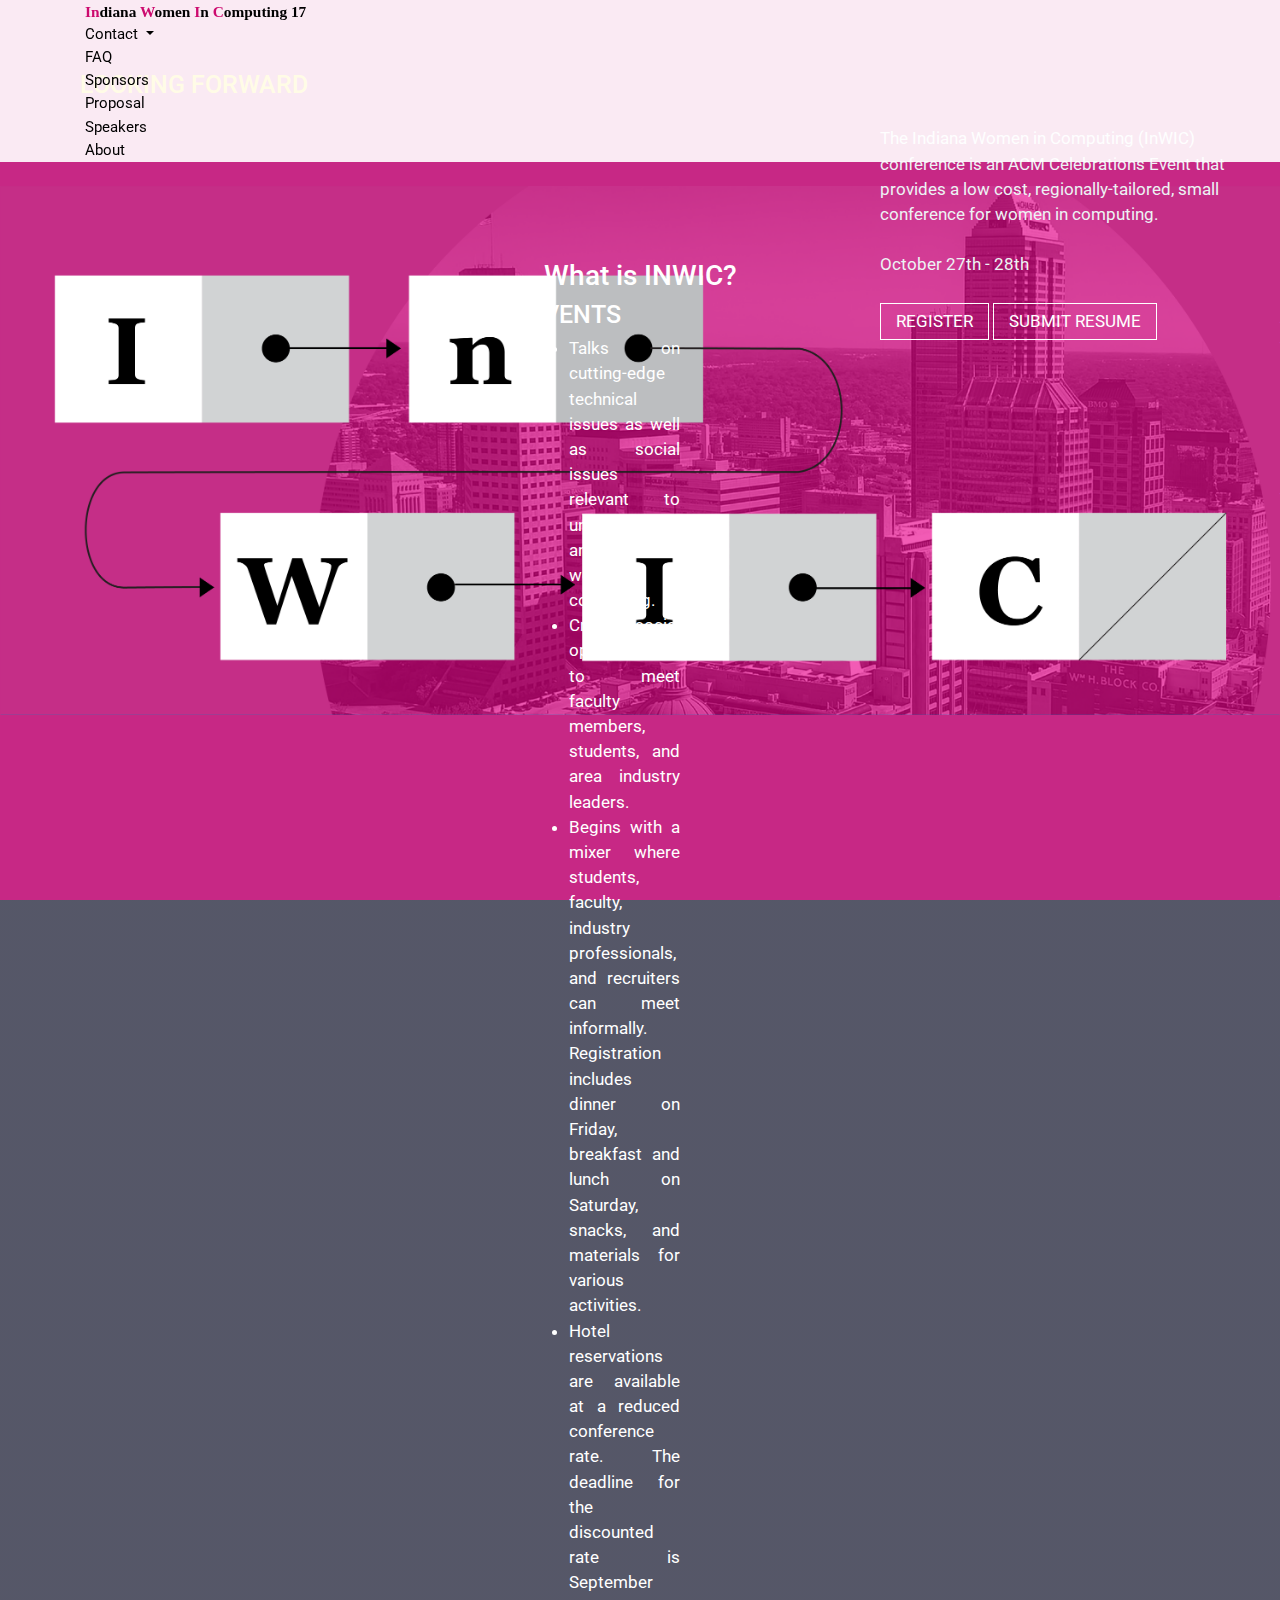
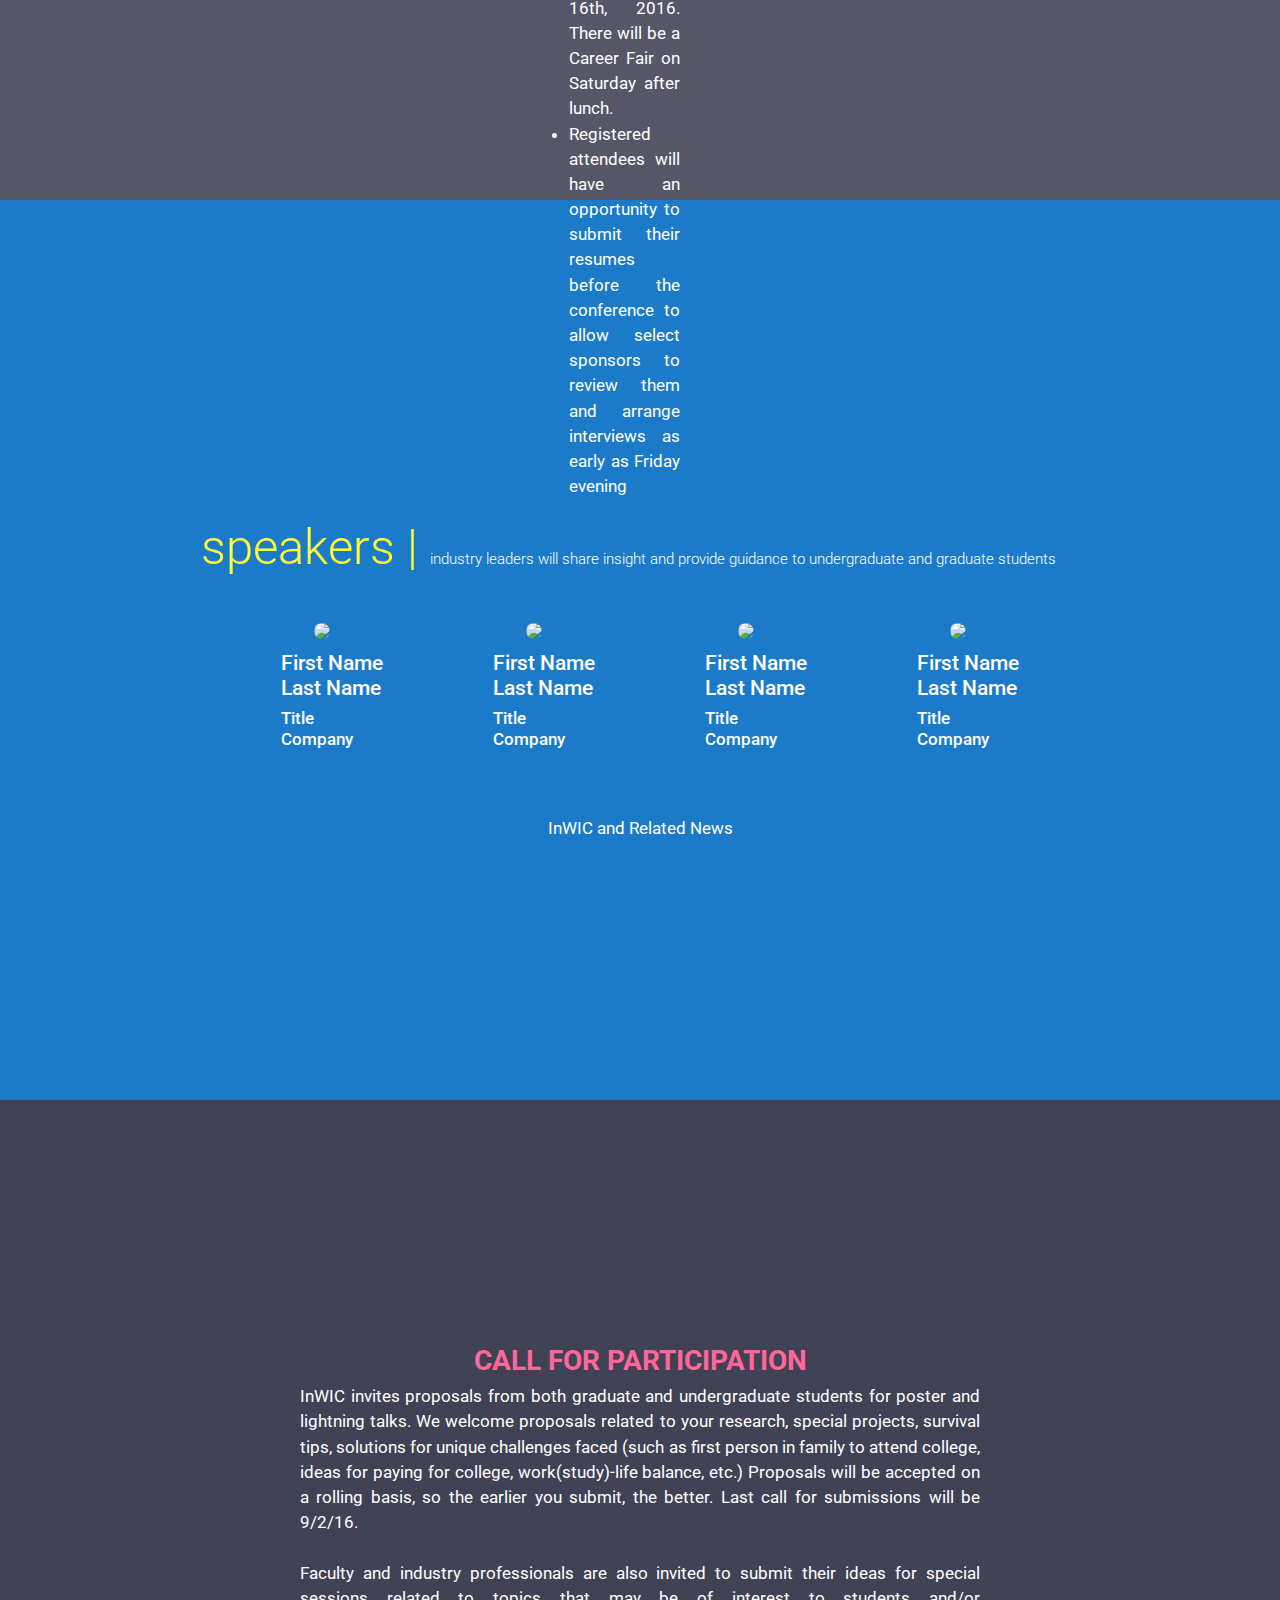
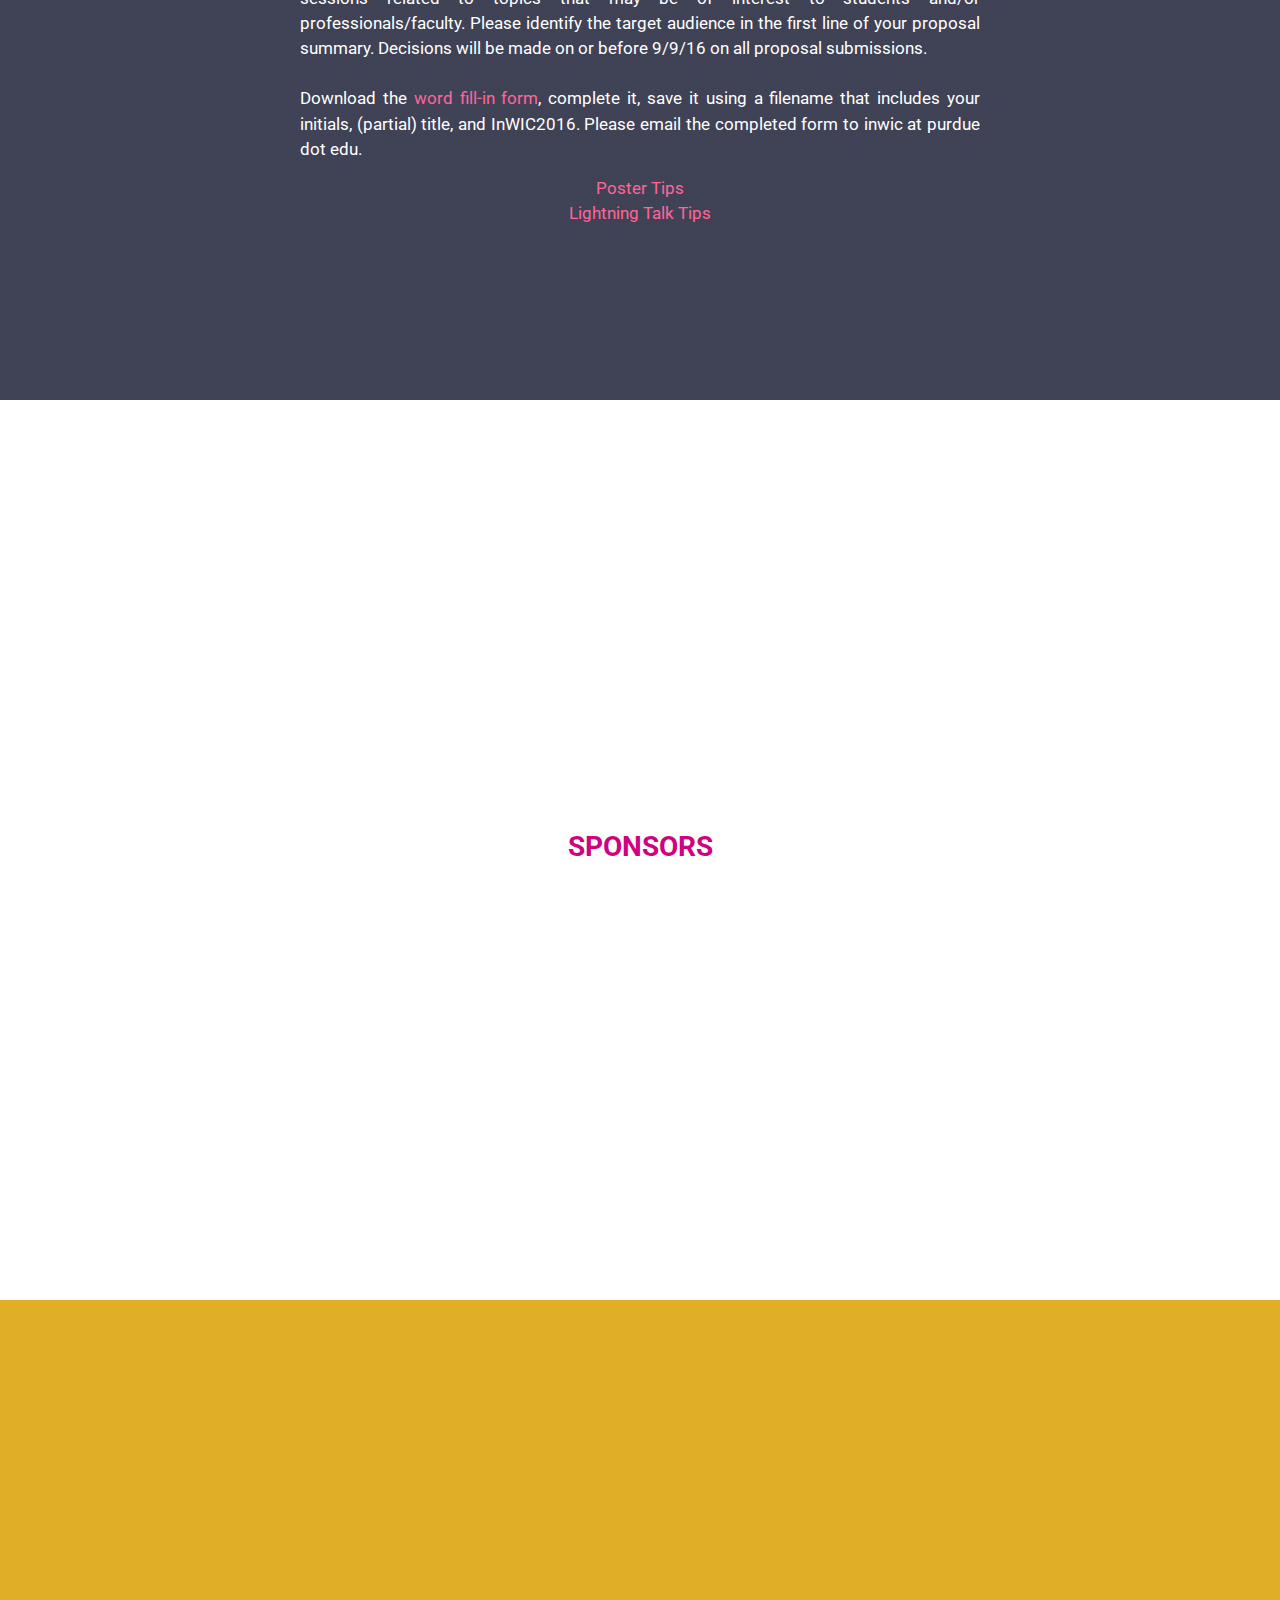
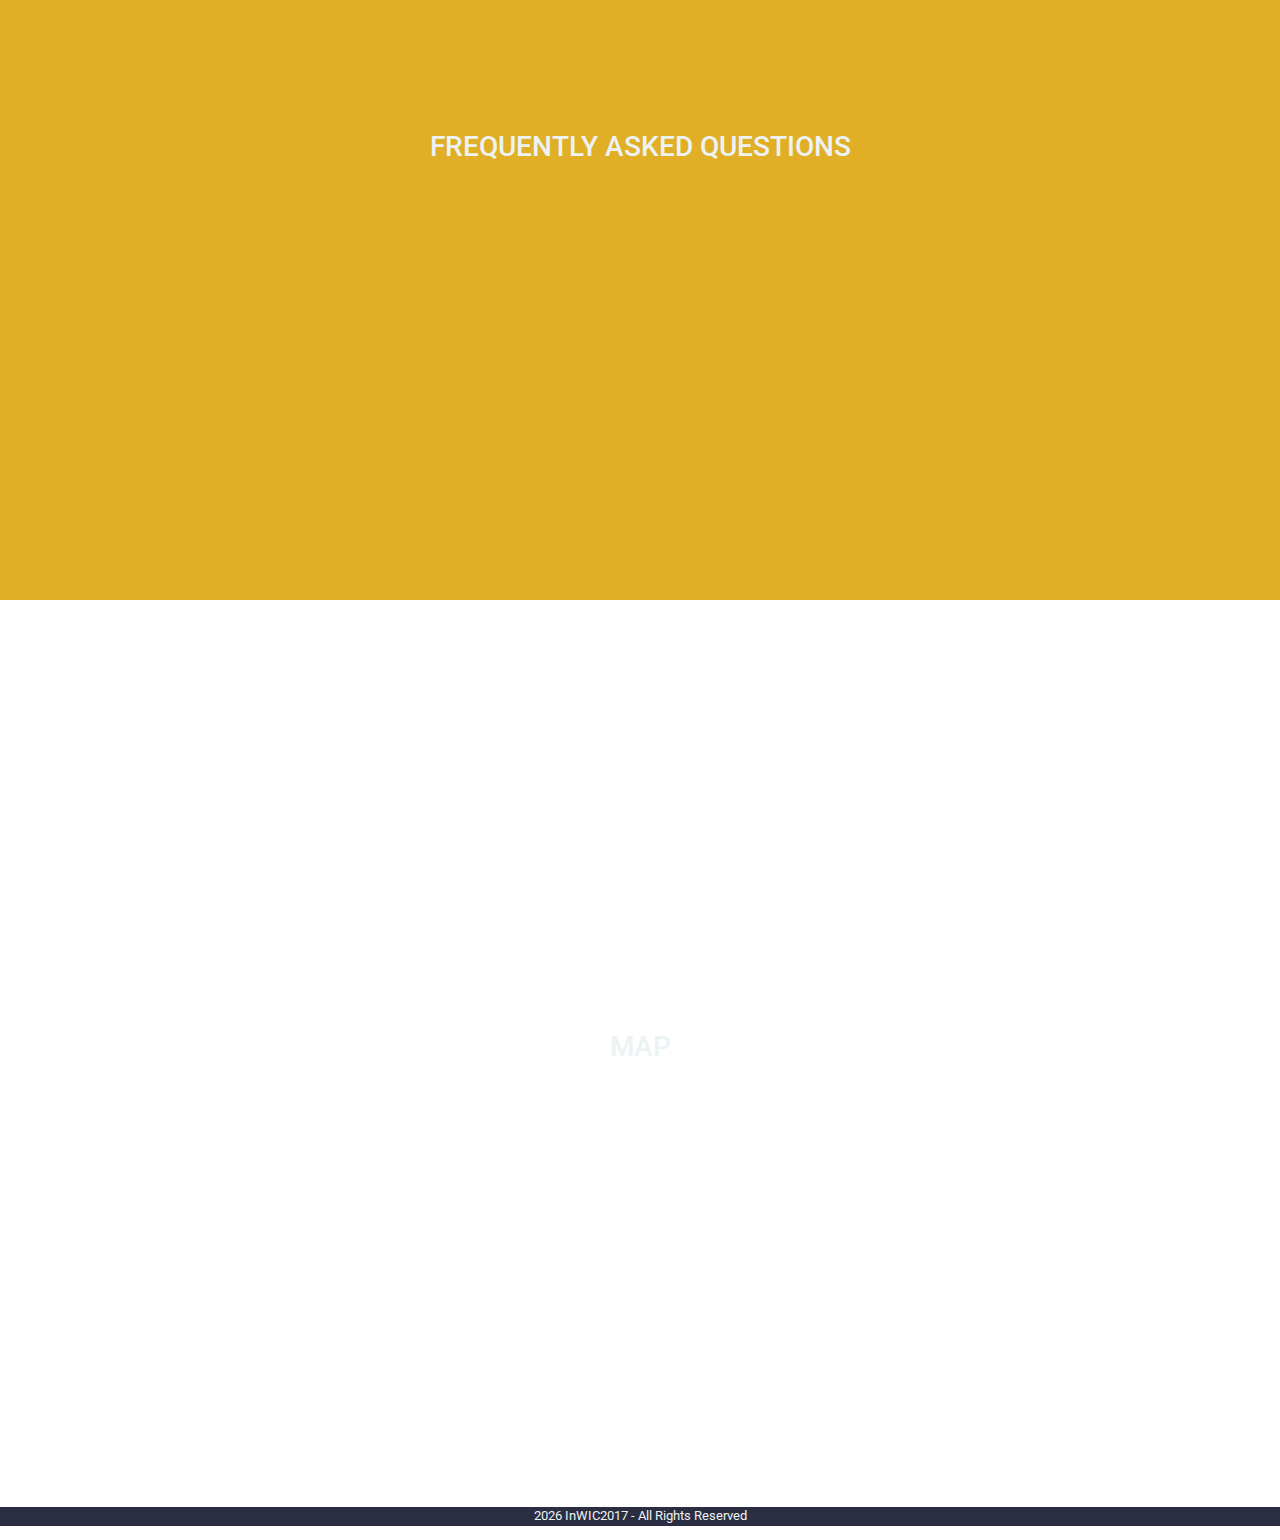
==== commit fe3a16dd: "Added a contact page." ====
--- a/index.html
+++ b/index.html
@@ -7,42 +7,96 @@
   <link rel='stylesheet prefetch' href='https://maxcdn.bootstrapcdn.com/bootstrap/4.0.0-alpha.2/css/bootstrap.min.css'>
   <link rel='stylesheet prefetch' href='https://cdnjs.cloudflare.com/ajax/libs/animate.css/3.5.2/animate.min.css'>
   <link rel="stylesheet" href="css/style.css">
-
   <link href="https://fonts.googleapis.com/css?family=Roboto" rel="stylesheet">
+  <link rel="stylesheet" href="css/animate.css">
 
   
 </head>
 
 <body>
   <div ng-app="bootstrpConf">
-
-  <nav class="top-nav m-b-3 p-t-1 animated fadeInDown clearfix">
-    <div class="container">
-      <ul class="list-unstyled list-inline">
-        <li class="list-inline-item m-r-2 nav-logo"> <a href="#" class="js-scroll" data-scroll-to="#home"><span>In</span>diana <span>W</span>omen <span>I</span>n <span>C</span>omputing <span style="color:#1C7BC9">17</span></a></li>
-
-        <li class="list-inline-item m-r-2 nav-options"><a href="#" class="js-scroll" data-scroll-to="#contact">Contact</a></li> 
-        <!--
-        <li class="list-inline-item m-r-2 nav-options"><a href="#" class="js-scroll" data-scroll-to="#location">Location</a></li>
-        <li class="list-inline-item m-r-2 nav-options"><a href="#" class="js-scroll" data-scroll-to="#gallery">Gallery</a></li>
-        <li class="list-inline-item m-r-2 nav-options"><a href="#" class="js-scroll" data-scroll-to="#faq">FAQ</a></li>
-        -->
-        <li class="list-inline-item m-r-2 nav-options"><a href="#" class="js-scroll" data-scroll-to="#sponsors">Sponsors</a></li>
-        <li class="list-inline-item m-r-2 nav-options"><a href="#" class="js-scroll" data-scroll-to="#proposal">Proposal</a></li>
-        <li class="list-inline-item m-r-2 nav-options"><a href="#" class="js-scroll" data-scroll-to="#speakers">Program</a></li>
-        <li class="list-inline-item m-r-2 nav-options"><a href="#" class="js-scroll" data-scroll-to="#about">About</a></li> 
-        <li class="list-inline-item m-r-2 nav-options"><a href="#" class="js-scroll" data-scroll-to="#home">Home</a></li>    
-        
-        <!--
-        <li class="list-inline-item m-r-0"><a href="#" class="btn signup-btn btn-danger btn-sm" data-toggle="modal" data-target="#signup_form_modal">Register</a></li>
-        -->
-
+  <div id="signup_form_modal" class="modal fade" aria-hidden="true" role="dialog" aria-labelledby="modal_label">
+    <div class="modal-dialog" role="document">
+      <div class="modal-content">
+        <div class="modal-header">
+          <button type="button" class="close" data-dismiss="modal" aria-label="Close">
+            <span aria-hidden="true">&times;</span>
+          </button>
+          <h4 class="modal-title" id="modal_label">Sign Up Today!</h4>
+        </div>
+        <div class="modal-body">
+          <form id="signup_form" action="">
+            <fieldset class="form-group">
+              <label for="first_name">First Name:</label>
+              <input class="form-control" id="first_name" placeholder="First Name">
+            </fieldset>
+            <fieldset class="form-group">
+              <label for="last_name">Last Name:</label>
+              <input class="form-control" id="last_name" placeholder="Last Name">
+            </fieldset>
+            <fieldset class="form-group">
+              <label for="email">Email:</label>
+              <input class="form-control" id="email" placeholder="Email">
+              <small class="text-muted">Your email will be used as your username.</small>
+            </fieldset>
+            <fieldset class="form-group">
+              <label for="profession">You're:</label>
+              <select id="profession" class="c-select">
+              <option>---</option>
+              <option>Javascript Developer</option>
+              <option>Ruby developer</option>
+              <option>Python developer</option>
+              <option>Web Designer</option>
+            </select>
+            </fieldset>
+            <fieldset class="form-group">
+              <label class="c-input c-radio">
+                <input type="radio" name="age" id="age1" value="under21">
+                <span class="c-indicator"></span>
+                I am &lt;21
+              </label>
+              <label class="c-input c-radio">
+                <input type="radio" name="age" id="age2" value="over21" checked>
+                <span class="c-indicator"></span>
+                I am &gt;21
+              </label>
+            </fieldset>
+            <fieldset class="form-group m-t-2">
+              <button class="btn btn-danger" type="submit">Sign Up</button>
+            </fieldset>
+          </form>
+        </div>
+      </div>
+      <!-- /.modal-content -->
+    </div>
+    <!-- /.modal-dialog -->
+  </div>
+  <!-- /.modal -->
+ 
+  <nav class="top-nav m-b-3 p-t-1 animated fadeInDown clearfix" role="navigation">
+    <div class="container" data-hover="dropdown" data-animations="fadeInDown fadeInRight fadeInUp fadeInLeft">
+      <ul class="list-unstyled list-inline nav navbar-nav">
+        <li class="list-inline-item m-r-1 nav-logo"> <a href="#" class="js-scroll" data-scroll-to="#home"><span>In</span>diana <span>W</span>omen <span>I</span>n <span>C</span>omputing 17</a></li>
+
+          <li class="list-inline-item m-r-2 nav-options dropdown">
+              <a href="#" class="dropdown-toggle" data-toggle="dropdown">Contact <b class="caret"></b></a>
+              <ul class="dropdown-menu dropdown-menu-right" data-animations="fadeInDown fadeInLeft fadeInUp fadeInRight">
+                    <li><a href="contact.html">Submit question/comment</a></li>
+                    <li><a href="#">Program Staff</a></li>
+                    <li><a href="#">School coordinators</a></li>
+              </ul>
+          </li>
+          <li class="list-inline-item m-r-2 nav-options"><a href="#" class="js-scroll" data-scroll-to="#faq">FAQ</a></li>
+          <li class="list-inline-item m-r-2 nav-options"><a href="#" class="js-scroll" data-scroll-to="#sponsors">Sponsors</a></li>
+          <li class="list-inline-item m-r-2 nav-options"><a href="#" class="js-scroll" data-scroll-to="#proposal">Proposal</a></li>
+          <li class="list-inline-item m-r-2 nav-options"><a href="#" class="js-scroll" data-scroll-to="#speakers">Speakers</a></li>
+          <li class="list-inline-item m-r-2 nav-options"><a href="#" class="js-scroll" data-scroll-to="#about">About</a></li> 
       </ul>
     </div>
   </nav>
-
   <!-- jumbotron -->
-  <header id="home" class="top-hero jumbotron-fluid p-b-3 bg-faded">    
+
+  <header id="home" class="top-hero jumbotron-fluid p-b-3 bg-faded">   
     <div class="wrapper">
       <div class="looking-forward">      
         <h3 class="m-b-2 display-5 text-uppercase">LOOKING FORWARD</h3>
@@ -56,6 +110,7 @@
         </div>        
       </div>      
     </div>
+</header>
 
     <!--
       <h1 class="display-3">Indiana Women in Computing</h1>
@@ -64,22 +119,20 @@
       <button type="button" class="btn btn-lg btn-danger m-t-1" data-toggle="modal" data-target="#signup_form_modal">Register</button>
       <button type="button" class="js-scroll btn btn-lg btn-default m-t-1" data-scroll-to="#speakers">Learn More</button>
     -->    
-  </header>
+  
 
   <!-- about -->
   <section id="about" class="banner about p-y-3">
     <div class="wrapper">  
-      <h2 class="m-b-2 display-5 about-title">What is InWIC?</h2>   
+      <h2 class="m-b-2 display-5 about-title">What is INWIC?</h2>   
       <section class="about">
-
         <div class="about-col">
-          
+          <h3 class="m-b-2 display-5 text-uppercase">History</h3> 
           <p> The international Grace Hopper Celebration of Women in Computing began in 1994 with the goal of supporting women in computing. The first regional version of this event began in 2004 with the Central Indiana Celebration of Women in Computing (CICWIC), now known as the Indiana Celebration of Women in Computing (InWIC). Several more regional WICs were started, with the majority of them, including InWIC, running events once every two years. <br><br>
           Based upon feedback received from attendees and sponsors at InWIC 2014, the organizers decided to make InWIC an annual event. As the group transitions to an annual fall event, in 2015, an InWIC event will be held in both spring and fall. People who support the goals of InWIC are encouraged to complete the contact form and get actively involved in making InWIC a successful, annual event. 
           </p>
         </div>
 
-        <!--
         <div class="about-col">
           <h3 class="m-b-2 display-5 text-uppercase">Events</h3> 
           <ul>
@@ -96,10 +149,8 @@
           <p> The conference is open to people in industry and academic institutions from Indiana and surrounding states. The program is designed for undergraduate and graduate students in computing/technology disciplines. Past conference attendees incude women from large public state institutions (e.g., Purdue University, Indiana University, IUPUI, Ivy Tech), engineering schools (e.g., Rose-Hulman Institute of Technology), and small private schools (e.g., DePauw University, Hanover College). A past InWIC even included a group from St. Louis, MO.
           </p>
         </div>
-        -->
       </section>
-      <br><a href="html/learnMore.html" class="btn-news">Learn More</a></div>
-      <br><a href="html/inwicNews.html" class="btn-news">Related News</a></div>
+      <a href="html/inwicNews.html" class="btn-news">InWIC and Related News</a></div>
     </div>
   </section>
 
@@ -140,115 +191,29 @@
   <section id="proposal" class="banner proposal p-y-3">
     <div class="wrapper proposal-block">
       <h2 class="m-b-2 display-5 text-uppercase proposal-title">Call for Participation</h2>
-      <section>
-        <p> InWIC invites proposals from both graduate and undergraduate students for poster and lightning talks, related to your research, special projects, survival tips and solutions for unique challenges faced (such as first person in family to attend college, ideas for paying for college, work(study)-life balance, etc). Proposals will be accepted on a rolling basis, so the earlier you submit, the better. Last call for submissions will be 9/2/16.<br><br>Faculty and industry professionals are also invited to submit their ideas for special sessions related to topics that may be of interest to students and/or professionals/faculty. Please identify the target audience in the first line of your proposal summary.
+        <p> InWIC invites proposals from both graduate and undergraduate students for poster and lightning talks. We welcome proposals related to your research, special projects, survival tips, solutions for unique challenges faced (such as first person in family to attend college, ideas for paying for college, work(study)-life balance, etc.) Proposals will be accepted on a rolling basis, so the earlier you submit, the better. Last call for submissions will be 9/2/16.<br><br>Faculty and industry professionals are also invited to submit their ideas for special sessions related to topics that may be of interest to students and/or professionals/faculty. Please identify the target audience in the first line of your proposal summary.
         Decisions will be made on or before 9/9/16 on all proposal submissions.<br><br>Download the <a href="docs/InWICProposal2017.doc" download>word fill-in form</a>, complete it, save it using a filename that includes your initials, (partial) title, and InWIC2016. Please email the completed form to inwic at purdue dot edu. </p>
-      </section>
-      <br><a href="html/posterTips.html" class="proposal-tip">Poster Tips</a>
-      <br><a href="html/lightningTips.html" class="Lightning Talk Tips">Lightning Talk Tips</a> 
+        <a href="html/posterTips.html" class="proposal-tip">Poster Tips</a> <br>
+        <a href="html/lightningTips.html" class="Lightning Talk Tips">Lightning Talk Tips</a> 
    
       <!-- <a href="#" class="btn btn-danger btn-lg btn-block">Submit Proposal</a> -->
     </div>
   </section>
 
-  <!-- sponsors -->
   <section id="sponsors" class="banner sponsors p-y-3">
     <div class="wrapper">
       <h2 class="m-b-2 display-5 text-uppercase">Sponsors</h2>
-
-      <p>InWIC appreciates the support of the following sponsors, all of whom make the conference possible</p>
-      <br>
-      
-      <span class="sponsor-table">
-        <table >
-          <tr>
-            <th><h3><span style="color:#BFB4A0">PLATINUM</span></h3></th>
-          </tr>
-          <tr>
-            <td> 
-              <img class="sponsor-img" src="img/Sponsor-Logo.png">
-            </td>
-          </tr>
-          <tr>
-            <td> 
-              <img class="sponsor-img" src="img/Sponsor-Logo.png">
-            </td>
-          </tr>
-        </table>
-      </span>
-
-      <span class="sponsor-table">
-        <table>
-          <tr>
-            <th colspan=2 class="divider"><h3><span style="color:#D4AF37">GOLD</span></h3></th>
-          </tr>
-          <tr>
-            <td class="divider"> 
-              <img class="sponsor-img" src="img/Sponsor-Logo.png">
-            </td>
-            <td> 
-              <img class="sponsor-img" src="img/Sponsor-Logo.png">
-            </td>
-          </tr>
-          <tr>
-            <td class="divider"> 
-              <img class="sponsor-img" src="img/Sponsor-Logo.png">
-            </td>
-            <td> 
-              <img class="sponsor-img" src="img/Sponsor-Logo.png">
-            </td>
-          </tr>          
-        </table>
-      </span>
-
-      <span class="sponsor-table">
-        <table>
-          <tr>
-            <th class="divider"><h3><span style="color:#C0C0C0">SILVER</span></h3></th>
-          </tr>
-          <tr>
-            <td class="divider"> 
-              <img class="sponsor-img" src="img/Sponsor-Logo.png">
-            </td>
-          </tr>
-          <tr>
-            <td class="divider"> 
-              <img class="sponsor-img" src="img/Sponsor-Logo.png">
-            </td>
-          </tr>
-        </table>        
-      </span>
-      
-      <span class="sponsor-table">
-        <table>
-          <tr>
-            <th class="divider"><h3><span style="color:#CD7F32">BRONZE</span></h3></th>
-          </tr>
-          <tr>
-            <td class="divider"> 
-              <img class="sponsor-img" src="img/Sponsor-Logo.png">
-            </td>
-          </tr>
-          <tr>
-            <td class="divider"> 
-              <img class="sponsor-img" src="img/Sponsor-Logo.png">
-            </td>
-          </tr>
-        </table>
-      </span>
-    
+    </div>
+  </section>
+
+  <section id="faq" class="banner faq p-y-3">
+    <div class="wrapper">
+      <h2 class="m-b-2 display-5 text-uppercase">Frequently Asked Questions</h2>
+      <!-- dropdowns-->
     </div>
   </section>
 
   <!--
-  <section id="faq" class="banner faq p-y-3">
-    <div class="wrapper">
-      <h2 class="m-b-2 display-5 text-uppercase">Frequently Asked Questions</h2>
-      
-    </div>
-  </section>
-
-  
   <section id="gallery" class="banner gallery p-y-3">
     <div class="wrapper">
       <h2 class="m-b-2 display-5 text-uppercase">Gallery</h2>
@@ -257,19 +222,19 @@
   </section>
   -->
 
-  <!-- contact -->
-  <div id="contact" class="banner contact p-y-3">
-    <div class="wrapper">
+  <div id="contact" class="banner signup p-y-3">
+    <div class="wrapper">
+      <h2 class="m-b-2 display-5 text-uppercase">Map</h2>
       <!--
-      <h2 class="m-b-2 display-5 text-uppercase">Map</h2>
-      
       <a href="#" class="btn btn-primary btn-lg btn-block" data-toggle="modal" data-target="#signup_form_modal">Register</a>
       -->
     </div>
   </div>
 
+  <!--Contact Form-->
+
   <footer class="p-y-2">
-    <p class="copyright"><span id="copyright-year">2017</span> InWIC - All Rights Reserved</p>
+    <p class="copyright"><span id="copyright-year">2017</span> InWIC2017 - All Rights Reserved</p>
   </footer>
 </div>
 
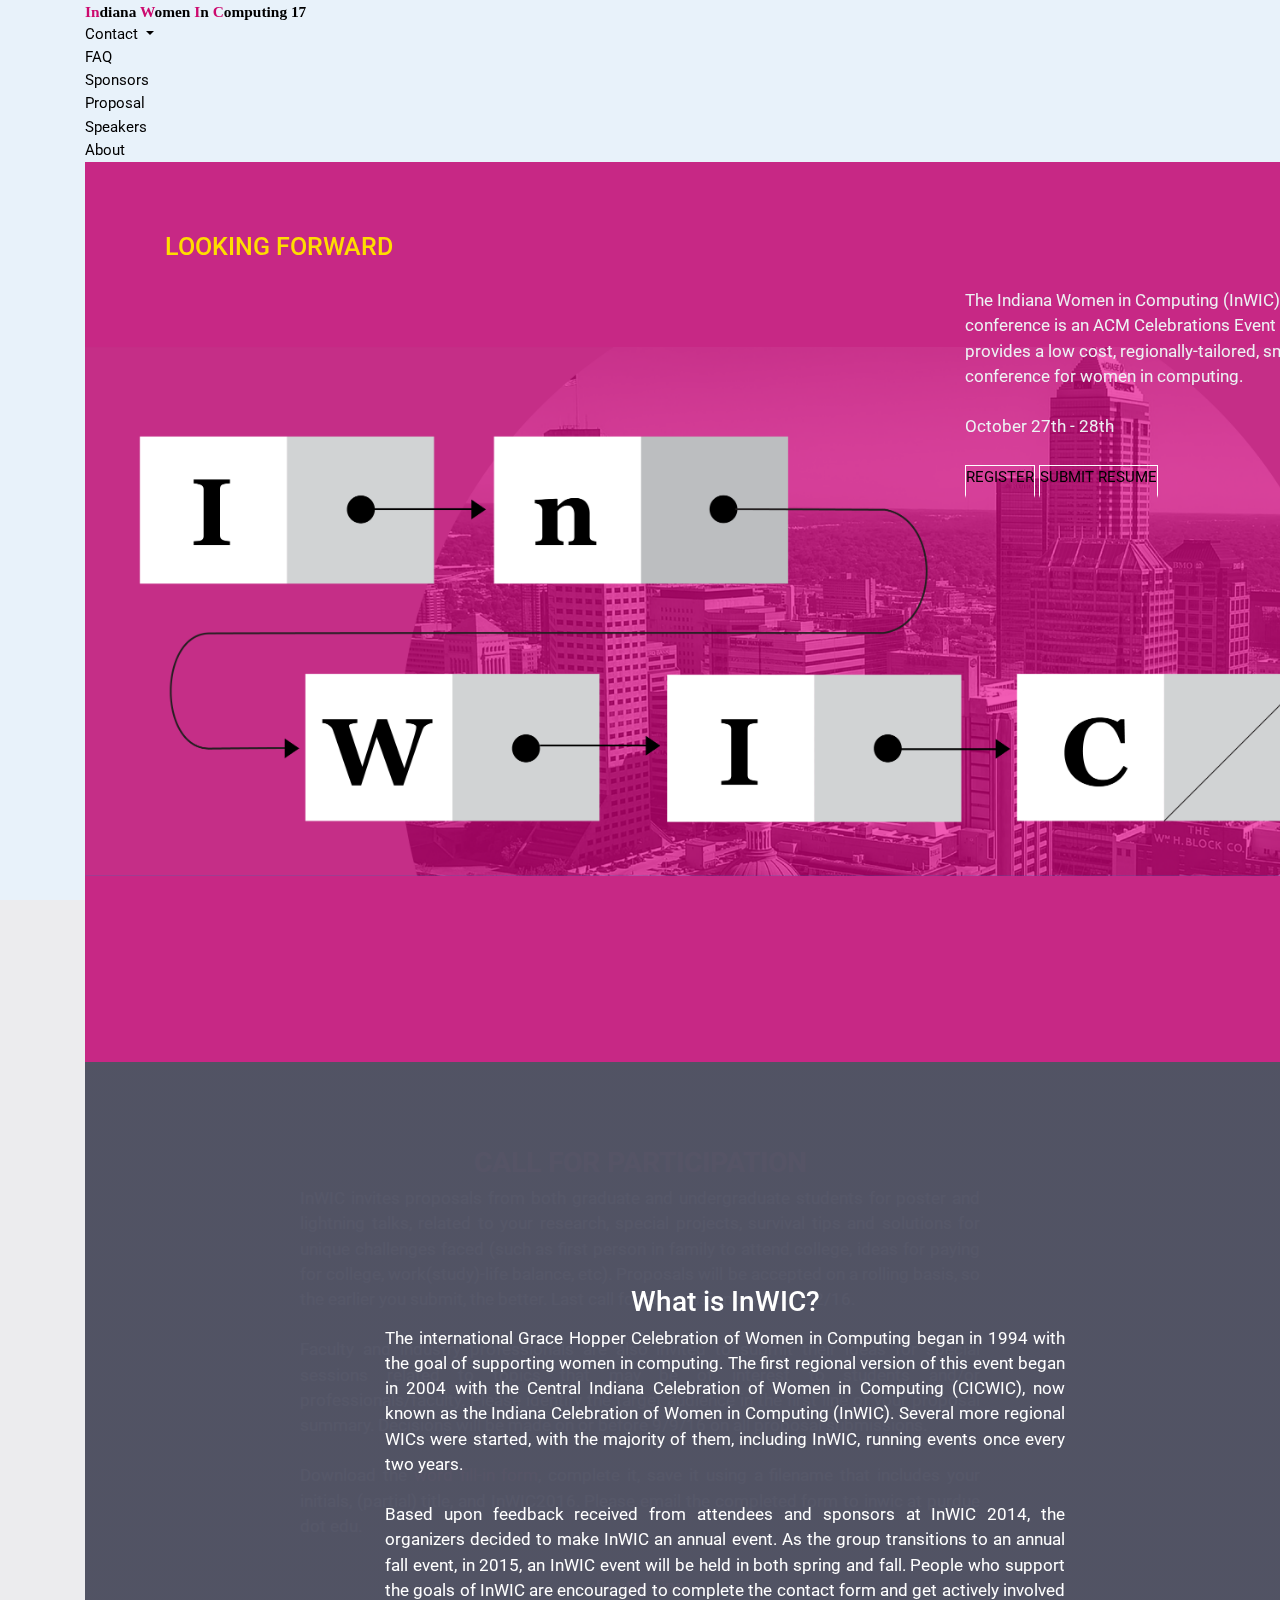
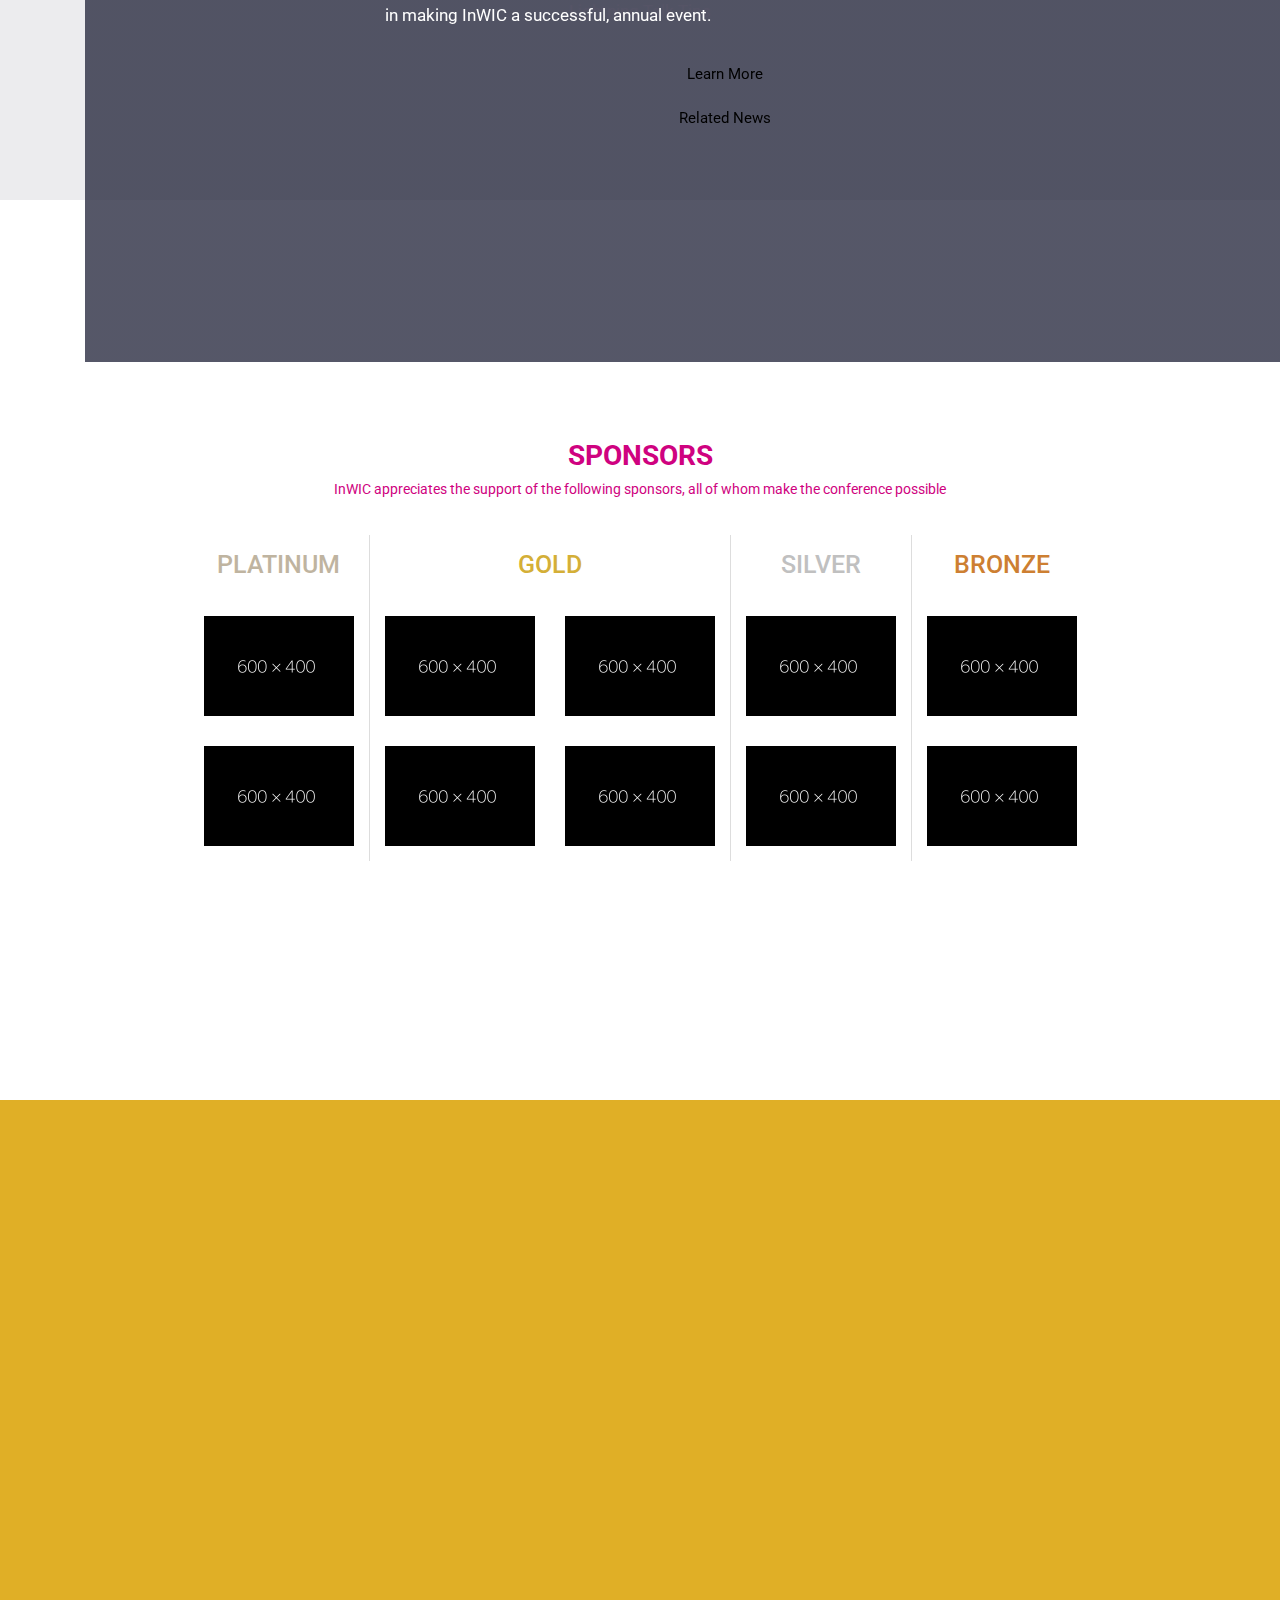
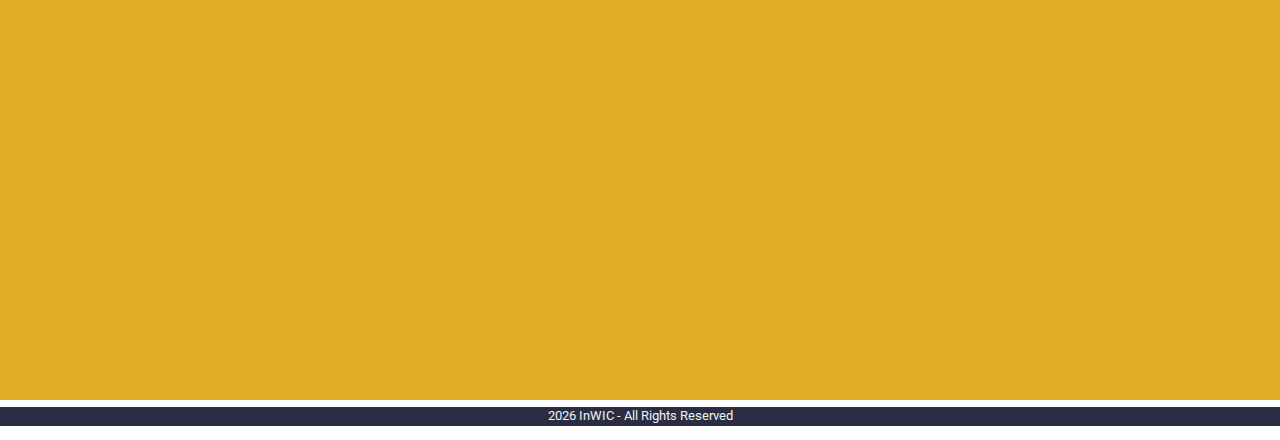
==== commit 97da9d2a: "Merged remote-tracking branch 'origin/master'" ====
--- a/index.html
+++ b/index.html
@@ -91,9 +91,7 @@
           <li class="list-inline-item m-r-2 nav-options"><a href="#" class="js-scroll" data-scroll-to="#proposal">Proposal</a></li>
           <li class="list-inline-item m-r-2 nav-options"><a href="#" class="js-scroll" data-scroll-to="#speakers">Speakers</a></li>
           <li class="list-inline-item m-r-2 nav-options"><a href="#" class="js-scroll" data-scroll-to="#about">About</a></li> 
-      </ul>
-    </div>
-  </nav>
+  
   <!-- jumbotron -->
 
   <header id="home" class="top-hero jumbotron-fluid p-b-3 bg-faded">   
@@ -124,15 +122,17 @@
   <!-- about -->
   <section id="about" class="banner about p-y-3">
     <div class="wrapper">  
-      <h2 class="m-b-2 display-5 about-title">What is INWIC?</h2>   
+      <h2 class="m-b-2 display-5 about-title">What is InWIC?</h2>   
       <section class="about">
+
         <div class="about-col">
-          <h3 class="m-b-2 display-5 text-uppercase">History</h3> 
+          
           <p> The international Grace Hopper Celebration of Women in Computing began in 1994 with the goal of supporting women in computing. The first regional version of this event began in 2004 with the Central Indiana Celebration of Women in Computing (CICWIC), now known as the Indiana Celebration of Women in Computing (InWIC). Several more regional WICs were started, with the majority of them, including InWIC, running events once every two years. <br><br>
           Based upon feedback received from attendees and sponsors at InWIC 2014, the organizers decided to make InWIC an annual event. As the group transitions to an annual fall event, in 2015, an InWIC event will be held in both spring and fall. People who support the goals of InWIC are encouraged to complete the contact form and get actively involved in making InWIC a successful, annual event. 
           </p>
         </div>
 
+        <!--
         <div class="about-col">
           <h3 class="m-b-2 display-5 text-uppercase">Events</h3> 
           <ul>
@@ -149,8 +149,10 @@
           <p> The conference is open to people in industry and academic institutions from Indiana and surrounding states. The program is designed for undergraduate and graduate students in computing/technology disciplines. Past conference attendees incude women from large public state institutions (e.g., Purdue University, Indiana University, IUPUI, Ivy Tech), engineering schools (e.g., Rose-Hulman Institute of Technology), and small private schools (e.g., DePauw University, Hanover College). A past InWIC even included a group from St. Louis, MO.
           </p>
         </div>
+        -->
       </section>
-      <a href="html/inwicNews.html" class="btn-news">InWIC and Related News</a></div>
+      <br><a href="html/learnMore.html" class="btn-news">Learn More</a></div>
+      <br><a href="html/inwicNews.html" class="btn-news">Related News</a></div>
     </div>
   </section>
 
@@ -191,29 +193,115 @@
   <section id="proposal" class="banner proposal p-y-3">
     <div class="wrapper proposal-block">
       <h2 class="m-b-2 display-5 text-uppercase proposal-title">Call for Participation</h2>
-        <p> InWIC invites proposals from both graduate and undergraduate students for poster and lightning talks. We welcome proposals related to your research, special projects, survival tips, solutions for unique challenges faced (such as first person in family to attend college, ideas for paying for college, work(study)-life balance, etc.) Proposals will be accepted on a rolling basis, so the earlier you submit, the better. Last call for submissions will be 9/2/16.<br><br>Faculty and industry professionals are also invited to submit their ideas for special sessions related to topics that may be of interest to students and/or professionals/faculty. Please identify the target audience in the first line of your proposal summary.
+      <section>
+        <p> InWIC invites proposals from both graduate and undergraduate students for poster and lightning talks, related to your research, special projects, survival tips and solutions for unique challenges faced (such as first person in family to attend college, ideas for paying for college, work(study)-life balance, etc). Proposals will be accepted on a rolling basis, so the earlier you submit, the better. Last call for submissions will be 9/2/16.<br><br>Faculty and industry professionals are also invited to submit their ideas for special sessions related to topics that may be of interest to students and/or professionals/faculty. Please identify the target audience in the first line of your proposal summary.
         Decisions will be made on or before 9/9/16 on all proposal submissions.<br><br>Download the <a href="docs/InWICProposal2017.doc" download>word fill-in form</a>, complete it, save it using a filename that includes your initials, (partial) title, and InWIC2016. Please email the completed form to inwic at purdue dot edu. </p>
-        <a href="html/posterTips.html" class="proposal-tip">Poster Tips</a> <br>
-        <a href="html/lightningTips.html" class="Lightning Talk Tips">Lightning Talk Tips</a> 
+      </section>
+      <br><a href="html/posterTips.html" class="proposal-tip">Poster Tips</a>
+      <br><a href="html/lightningTips.html" class="Lightning Talk Tips">Lightning Talk Tips</a> 
    
       <!-- <a href="#" class="btn btn-danger btn-lg btn-block">Submit Proposal</a> -->
     </div>
   </section>
 
+  <!-- sponsors -->
   <section id="sponsors" class="banner sponsors p-y-3">
     <div class="wrapper">
       <h2 class="m-b-2 display-5 text-uppercase">Sponsors</h2>
-    </div>
-  </section>
-
+
+      <p>InWIC appreciates the support of the following sponsors, all of whom make the conference possible</p>
+      <br>
+      
+      <span class="sponsor-table">
+        <table >
+          <tr>
+            <th><h3><span style="color:#BFB4A0">PLATINUM</span></h3></th>
+          </tr>
+          <tr>
+            <td> 
+              <img class="sponsor-img" src="img/Sponsor-Logo.png">
+            </td>
+          </tr>
+          <tr>
+            <td> 
+              <img class="sponsor-img" src="img/Sponsor-Logo.png">
+            </td>
+          </tr>
+        </table>
+      </span>
+
+      <span class="sponsor-table">
+        <table>
+          <tr>
+            <th colspan=2 class="divider"><h3><span style="color:#D4AF37">GOLD</span></h3></th>
+          </tr>
+          <tr>
+            <td class="divider"> 
+              <img class="sponsor-img" src="img/Sponsor-Logo.png">
+            </td>
+            <td> 
+              <img class="sponsor-img" src="img/Sponsor-Logo.png">
+            </td>
+          </tr>
+          <tr>
+            <td class="divider"> 
+              <img class="sponsor-img" src="img/Sponsor-Logo.png">
+            </td>
+            <td> 
+              <img class="sponsor-img" src="img/Sponsor-Logo.png">
+            </td>
+          </tr>          
+        </table>
+      </span>
+
+      <span class="sponsor-table">
+        <table>
+          <tr>
+            <th class="divider"><h3><span style="color:#C0C0C0">SILVER</span></h3></th>
+          </tr>
+          <tr>
+            <td class="divider"> 
+              <img class="sponsor-img" src="img/Sponsor-Logo.png">
+            </td>
+          </tr>
+          <tr>
+            <td class="divider"> 
+              <img class="sponsor-img" src="img/Sponsor-Logo.png">
+            </td>
+          </tr>
+        </table>        
+      </span>
+      
+      <span class="sponsor-table">
+        <table>
+          <tr>
+            <th class="divider"><h3><span style="color:#CD7F32">BRONZE</span></h3></th>
+          </tr>
+          <tr>
+            <td class="divider"> 
+              <img class="sponsor-img" src="img/Sponsor-Logo.png">
+            </td>
+          </tr>
+          <tr>
+            <td class="divider"> 
+              <img class="sponsor-img" src="img/Sponsor-Logo.png">
+            </td>
+          </tr>
+        </table>
+      </span>
+    
+    </div>
+  </section>
+
+  <!--
   <section id="faq" class="banner faq p-y-3">
     <div class="wrapper">
       <h2 class="m-b-2 display-5 text-uppercase">Frequently Asked Questions</h2>
-      <!-- dropdowns-->
-    </div>
-  </section>
-
-  <!--
+      
+    </div>
+  </section>
+
+  
   <section id="gallery" class="banner gallery p-y-3">
     <div class="wrapper">
       <h2 class="m-b-2 display-5 text-uppercase">Gallery</h2>
@@ -222,19 +310,19 @@
   </section>
   -->
 
-  <div id="contact" class="banner signup p-y-3">
-    <div class="wrapper">
+  <!-- contact -->
+  <div id="contact" class="banner contact p-y-3">
+    <div class="wrapper">
+      <!--
       <h2 class="m-b-2 display-5 text-uppercase">Map</h2>
-      <!--
+      
       <a href="#" class="btn btn-primary btn-lg btn-block" data-toggle="modal" data-target="#signup_form_modal">Register</a>
       -->
     </div>
   </div>
 
-  <!--Contact Form-->
-
   <footer class="p-y-2">
-    <p class="copyright"><span id="copyright-year">2017</span> InWIC2017 - All Rights Reserved</p>
+    <p class="copyright"><span id="copyright-year">2017</span> InWIC - All Rights Reserved</p>
   </footer>
 </div>
 
--- a/css/style.css
+++ b/css/style.css
@@ -475,3 +475,59 @@
   margin-top: 7px;
   font-size: 0.9rem;
 }
+
+.dropdown-submenu {
+    position: relative;
+}
+
+.dropdown-submenu>.dropdown-menu {
+    top: 0;
+    left: 100%;
+    margin-top: -6px;
+    margin-left: -1px;
+    -webkit-border-radius: 0 6px 6px 6px;
+    -moz-border-radius: 0 6px 6px;
+    border-radius: 0 6px 6px 6px;
+}
+
+.dropdown-submenu:hover>.dropdown-menu {
+    display: block;
+}
+
+.dropdown-submenu>a:after {
+    display: block;
+    content: " ";
+    float: right;
+    width: 0;
+    height: 0;
+    border-color: transparent;
+    border-style: solid;
+    border-width: 5px 0 5px 5px;
+    border-left-color: #ccc;
+    margin-top: 5px;
+    margin-right: -10px;
+}
+
+.dropdown-submenu:hover>a:after {
+    border-left-color: #fff;
+}
+
+.dropdown-submenu.pull-left {
+    float: none;
+}
+
+.dropdown-submenu.pull-left>.dropdown-menu {
+    left: -100%;
+    margin-left: 10px;
+    -webkit-border-radius: 6px 0 6px 6px;
+    -moz-border-radius: 6px 0 6px 6px;
+    border-radius: 6px 0 6px 6px;
+}
+ 
+.dropdown-menu{
+  min-width: 200px !important;
+} 
+
+.dropdown-menu li{
+  padding: 5px !important;
+} 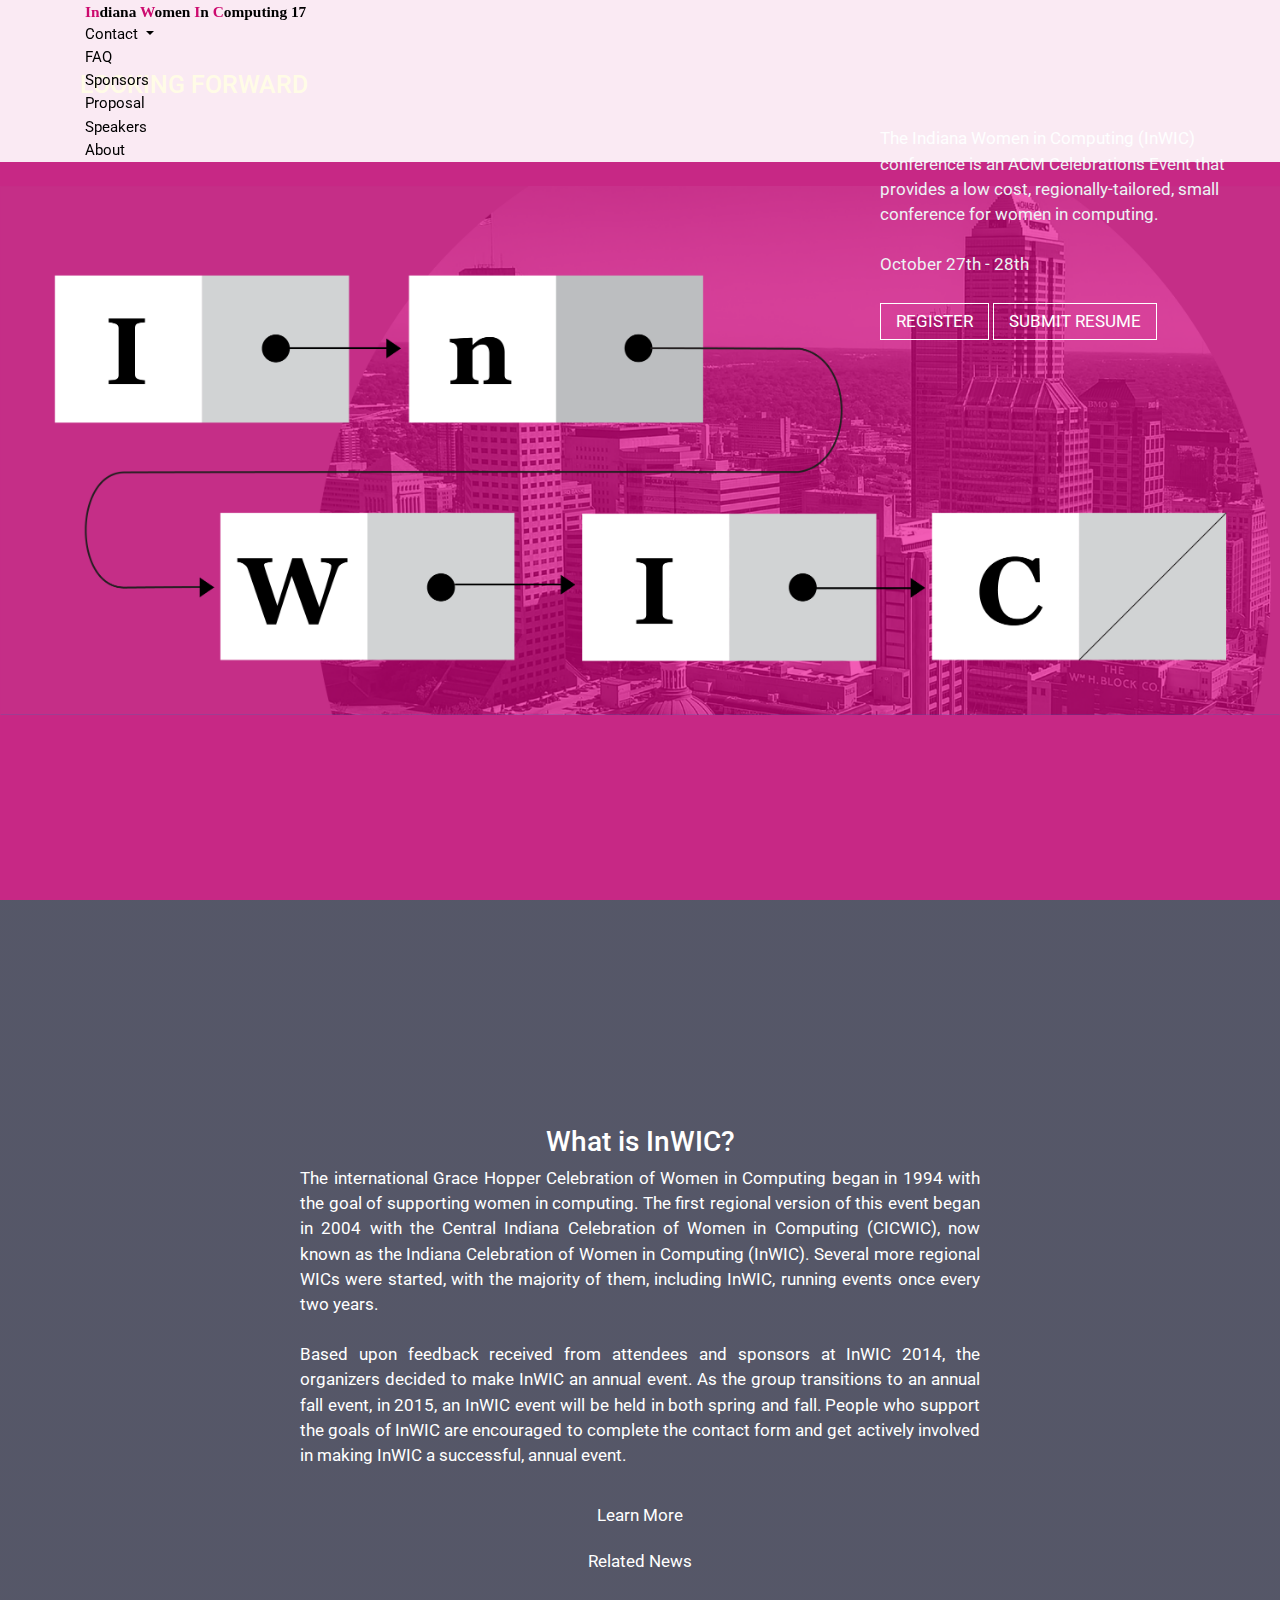
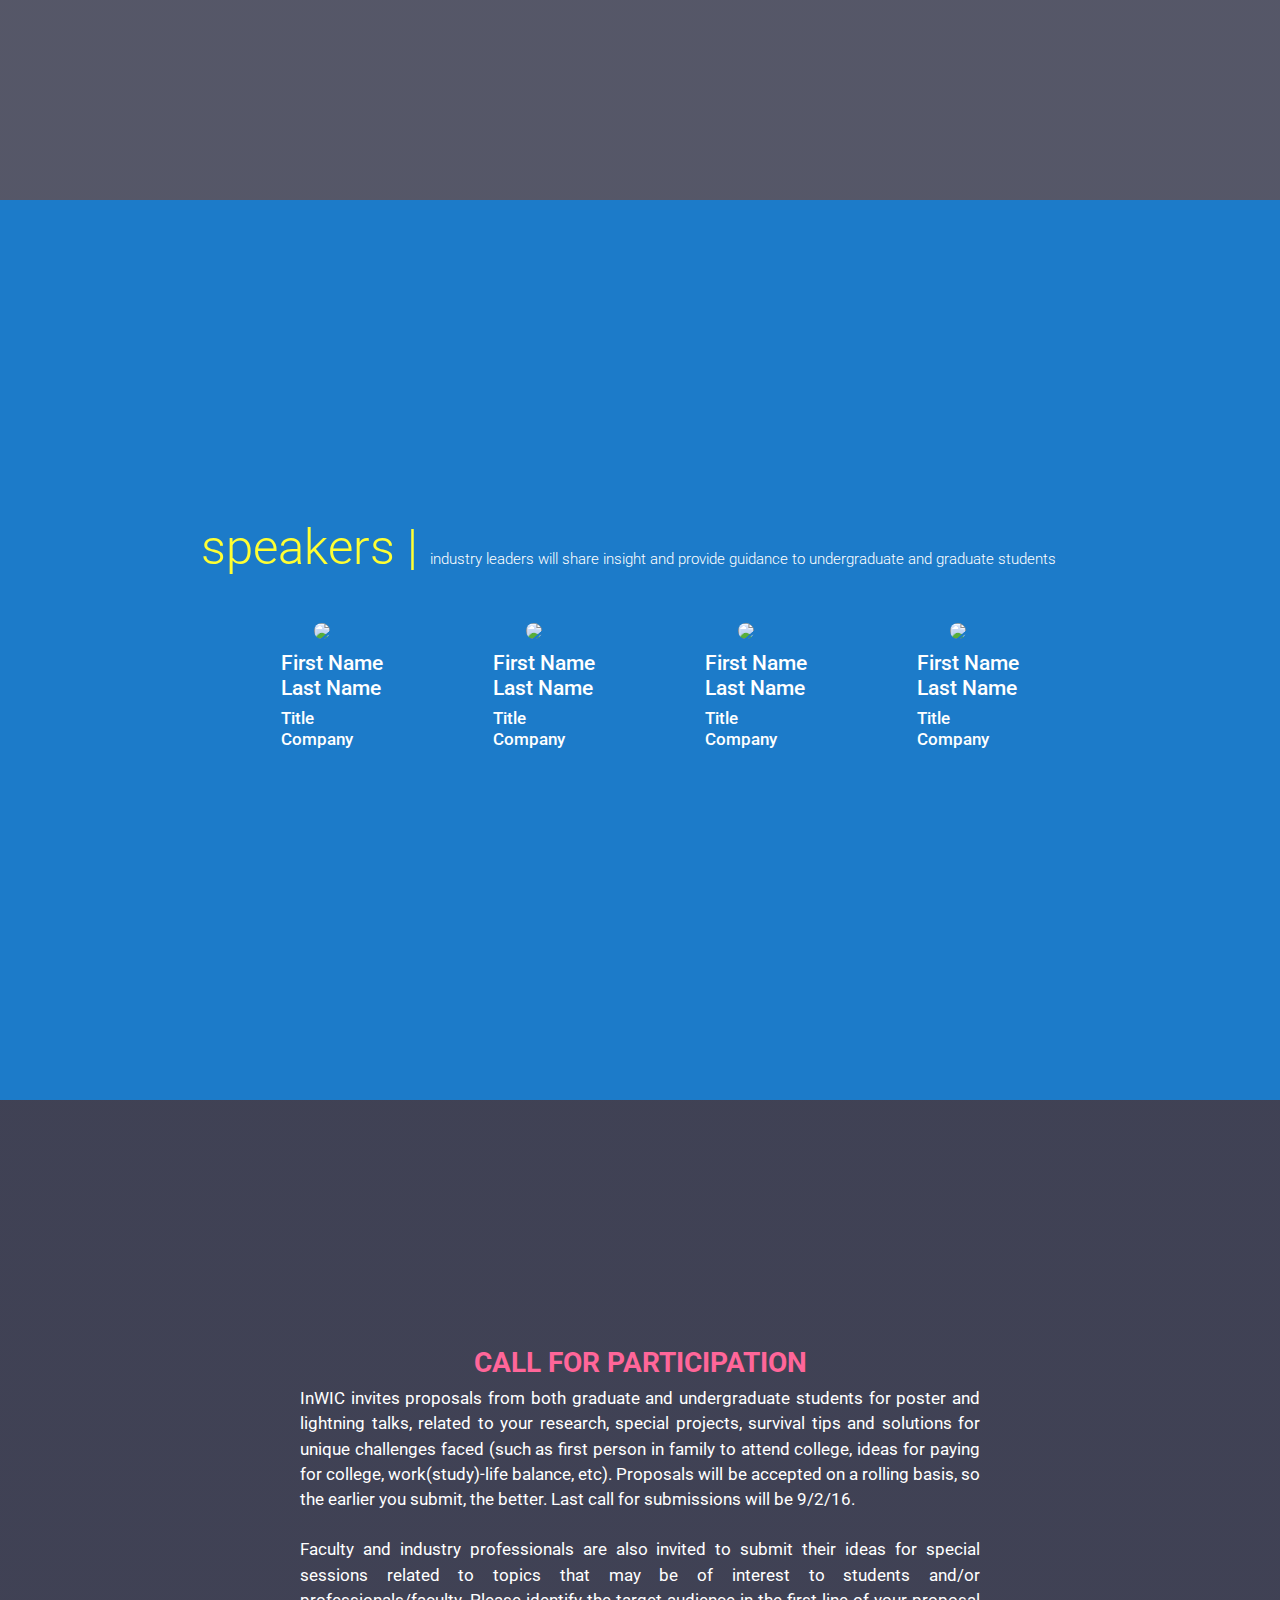
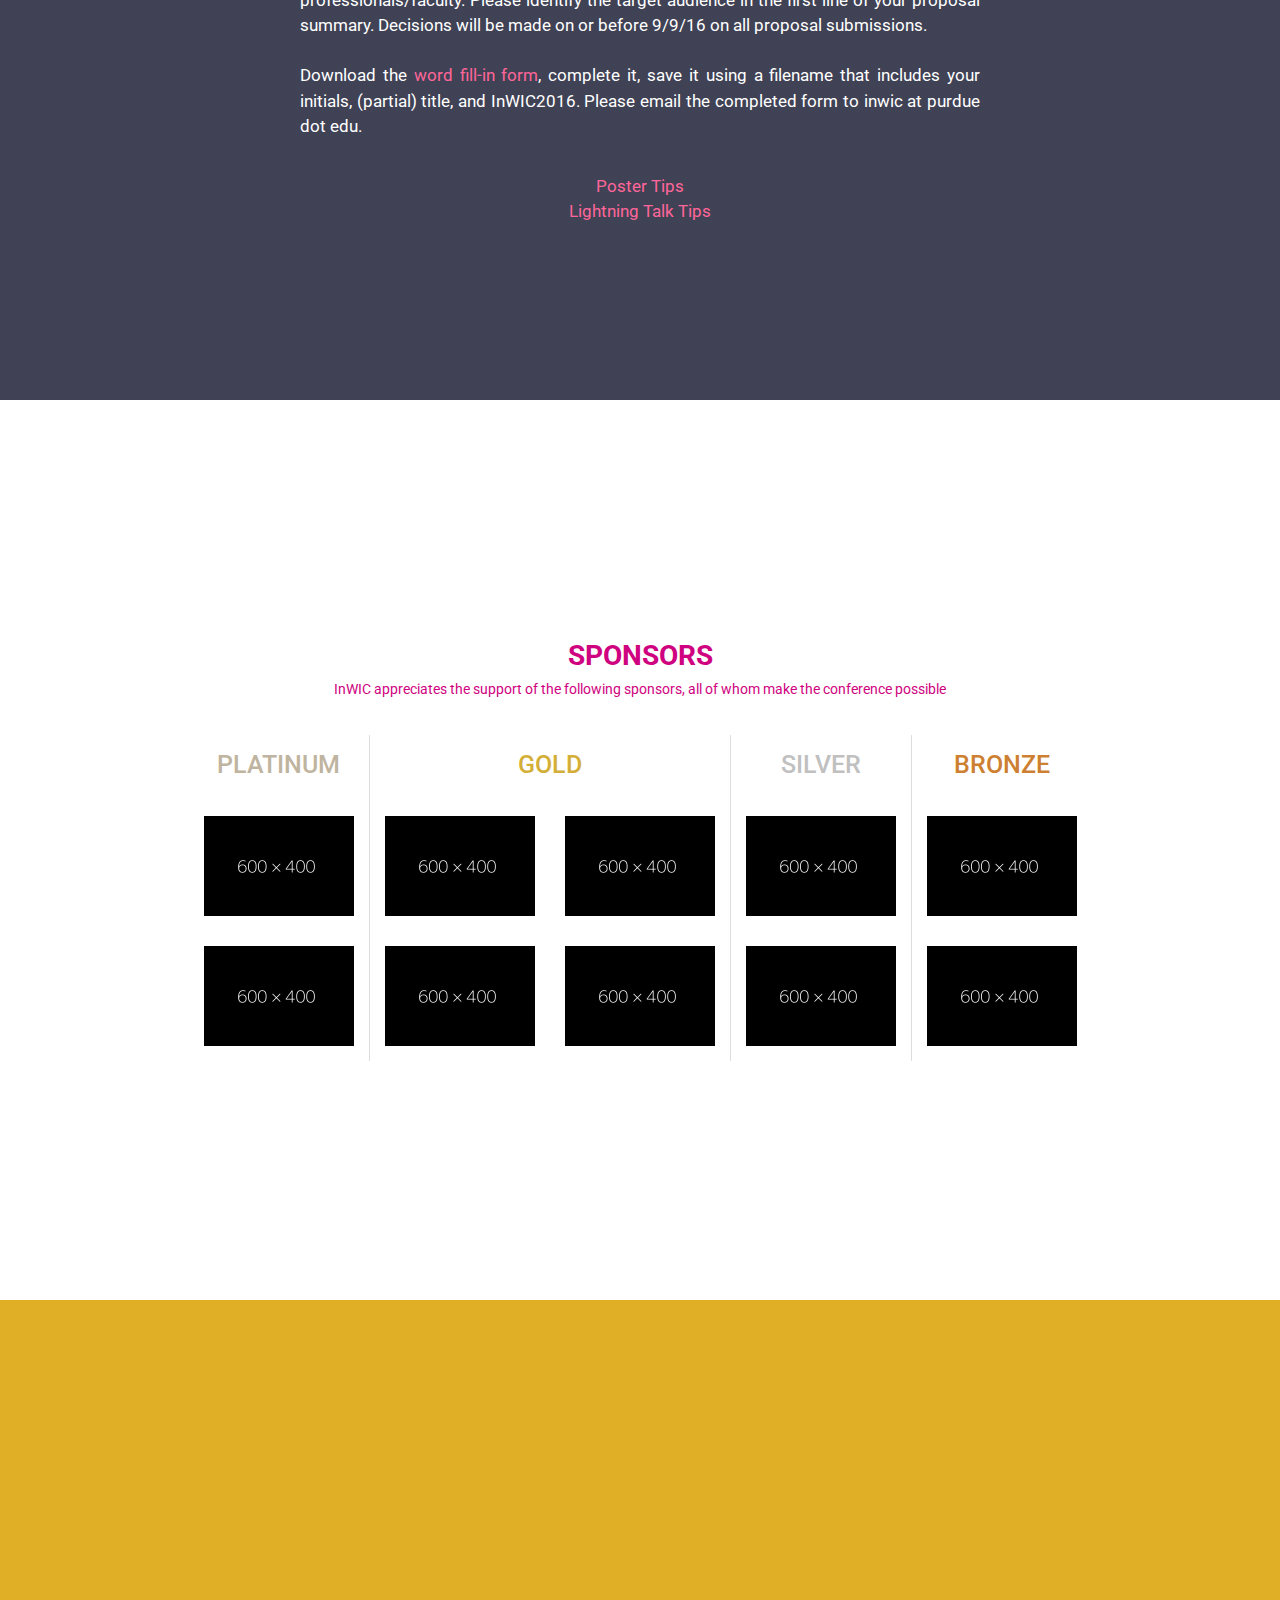
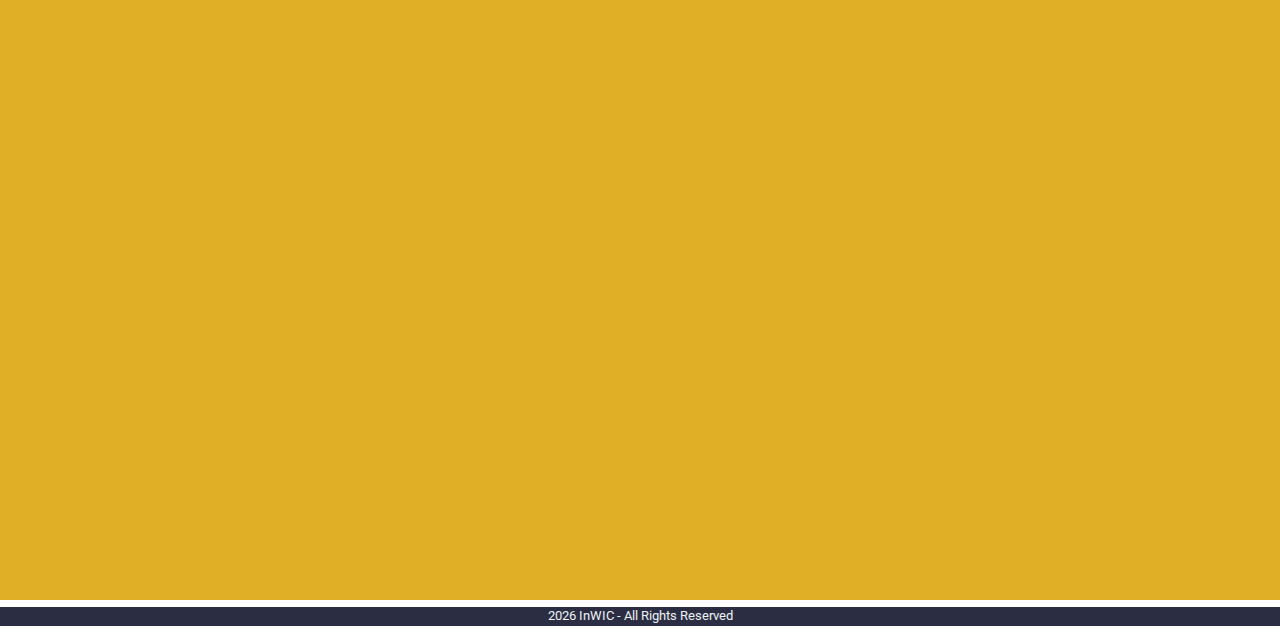
==== commit fac6aa43: "hot fix - Nav bar issue" ====
--- a/index.html
+++ b/index.html
@@ -91,7 +91,7 @@
           <li class="list-inline-item m-r-2 nav-options"><a href="#" class="js-scroll" data-scroll-to="#proposal">Proposal</a></li>
           <li class="list-inline-item m-r-2 nav-options"><a href="#" class="js-scroll" data-scroll-to="#speakers">Speakers</a></li>
           <li class="list-inline-item m-r-2 nav-options"><a href="#" class="js-scroll" data-scroll-to="#about">About</a></li> 
-  
+  </nav>
   <!-- jumbotron -->
 
   <header id="home" class="top-hero jumbotron-fluid p-b-3 bg-faded">   
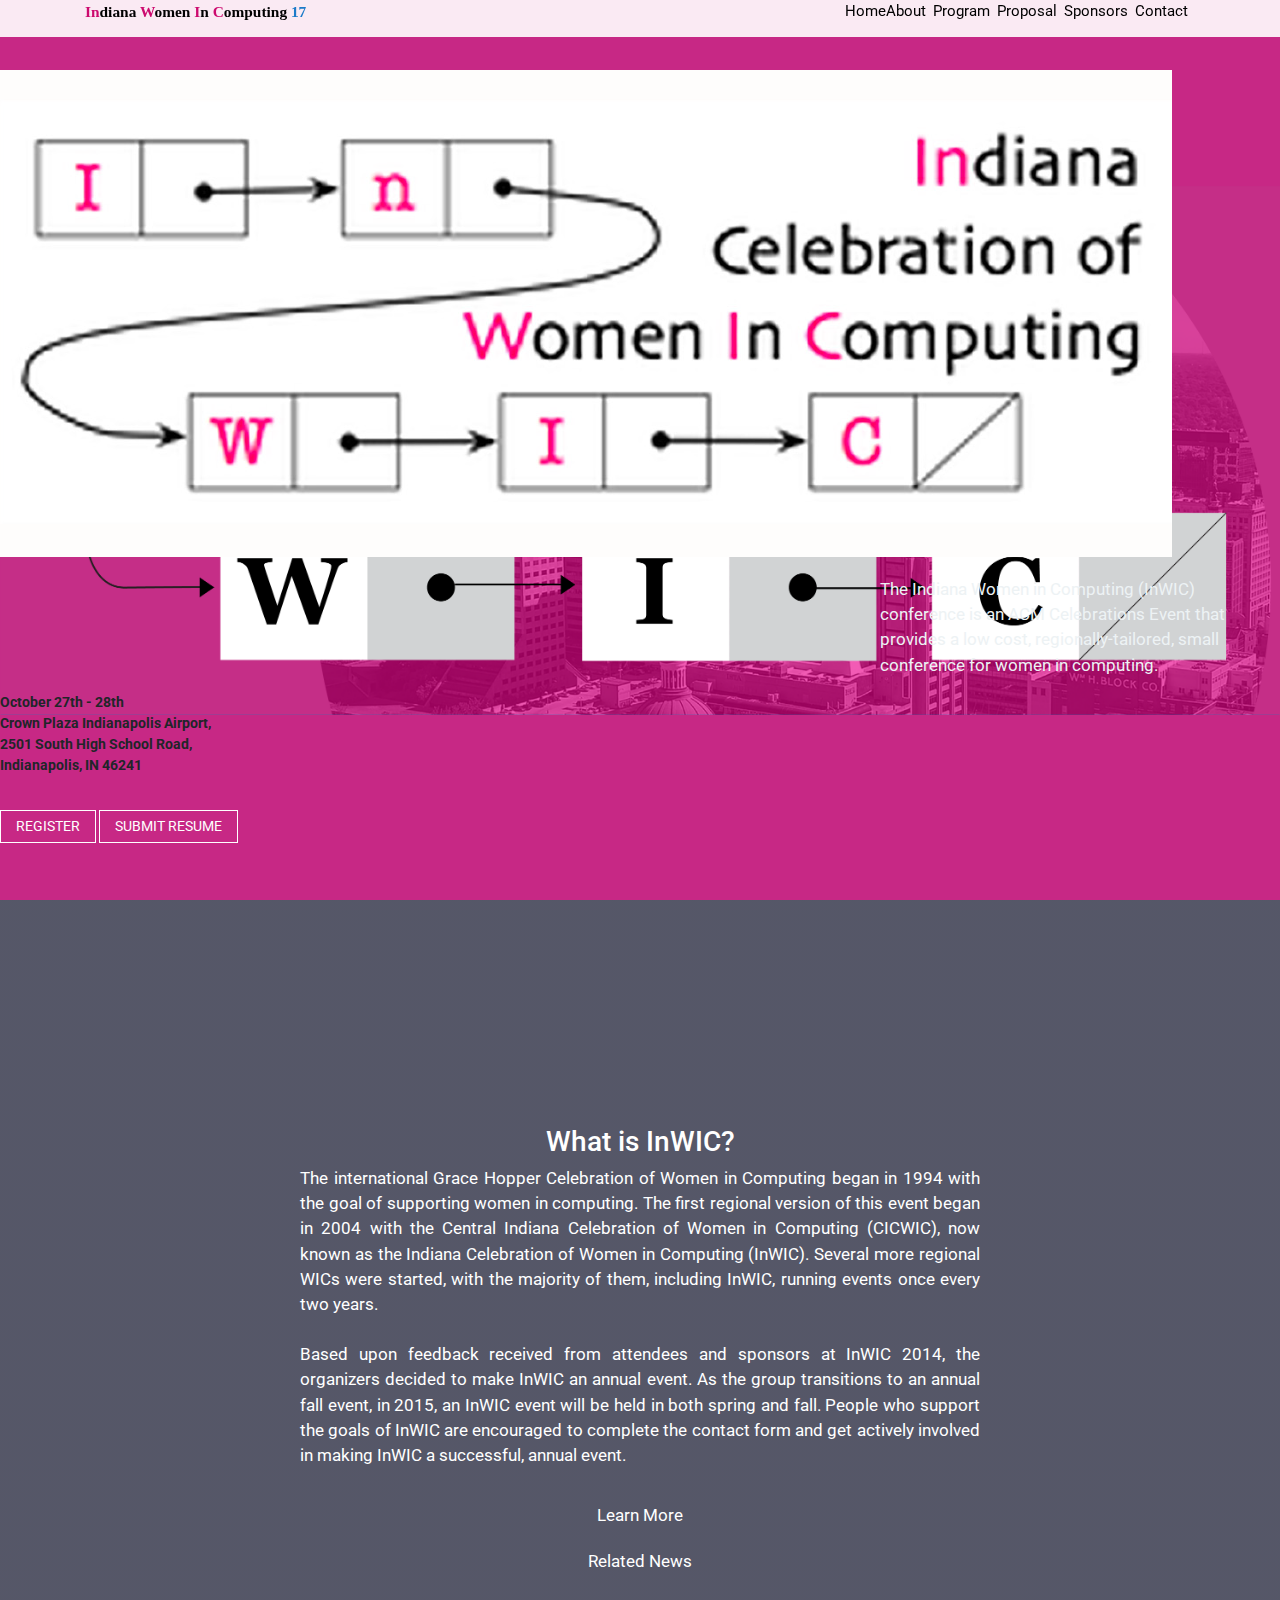
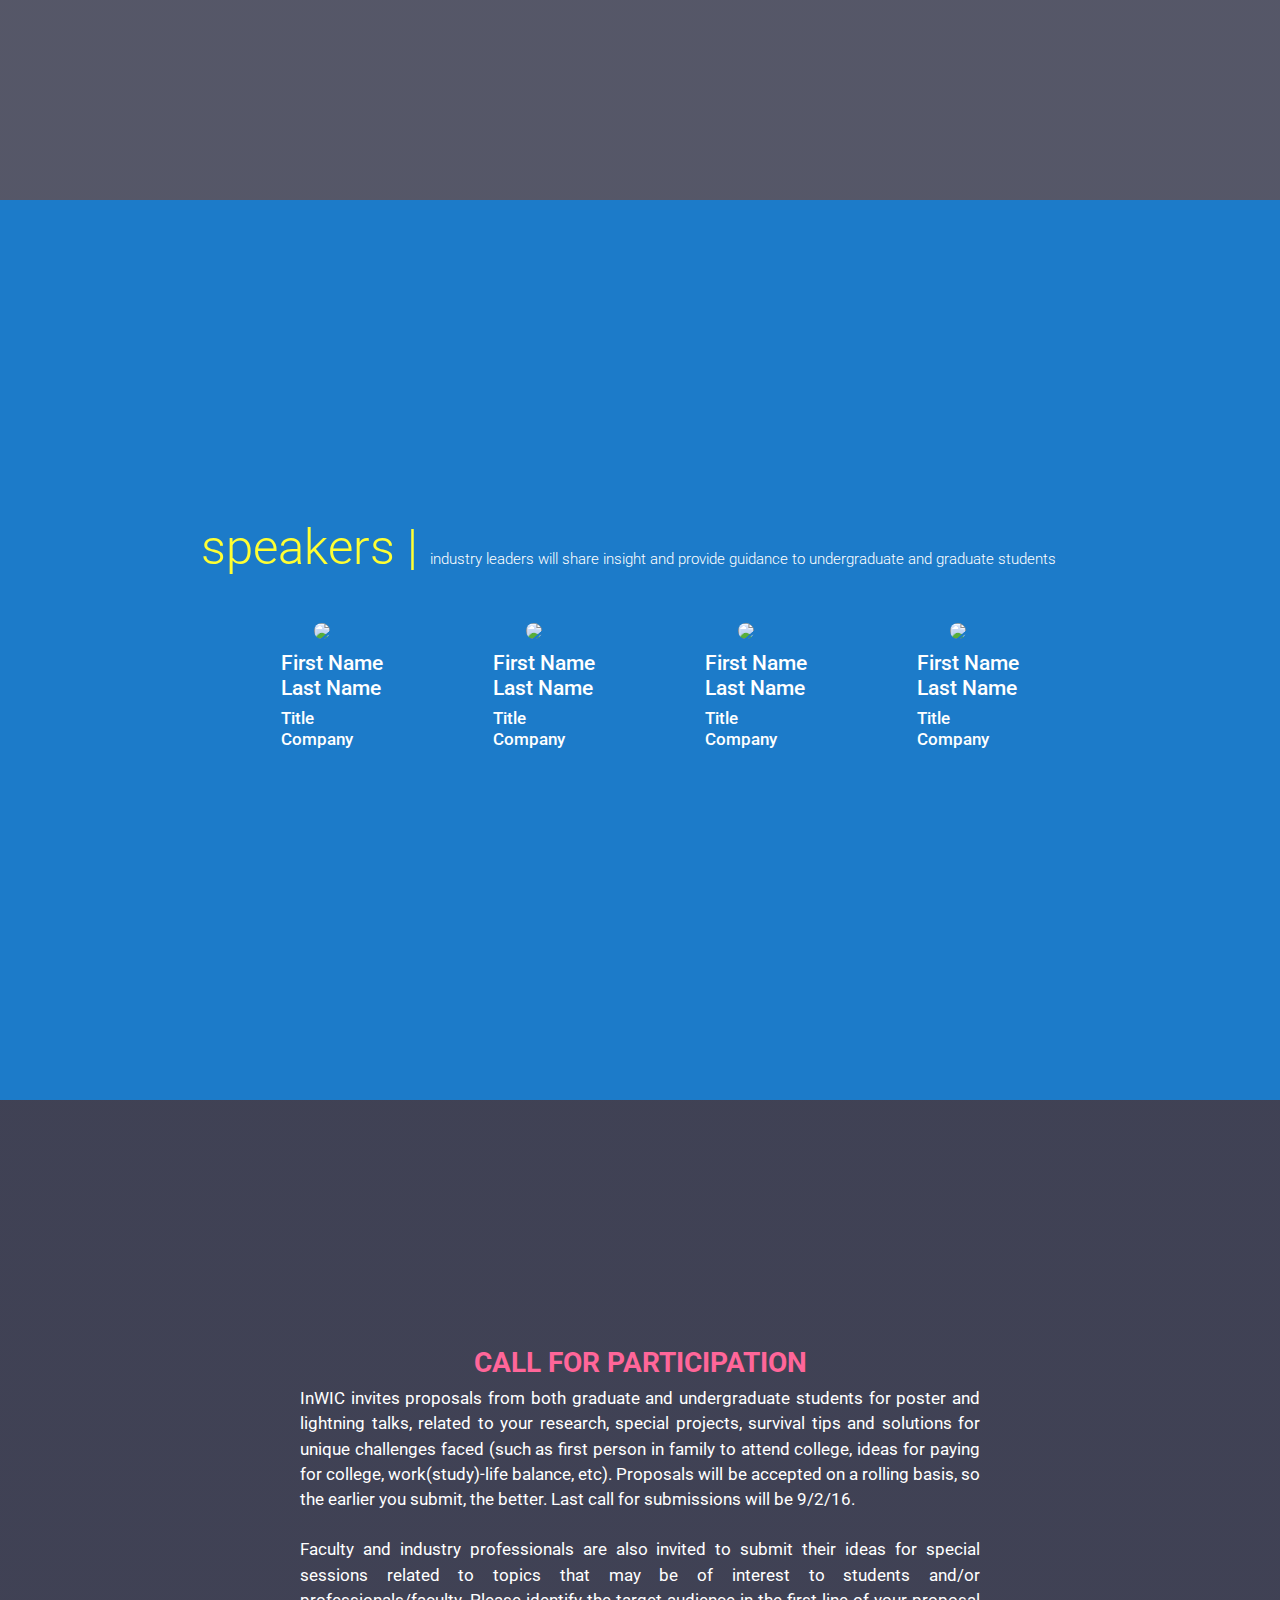
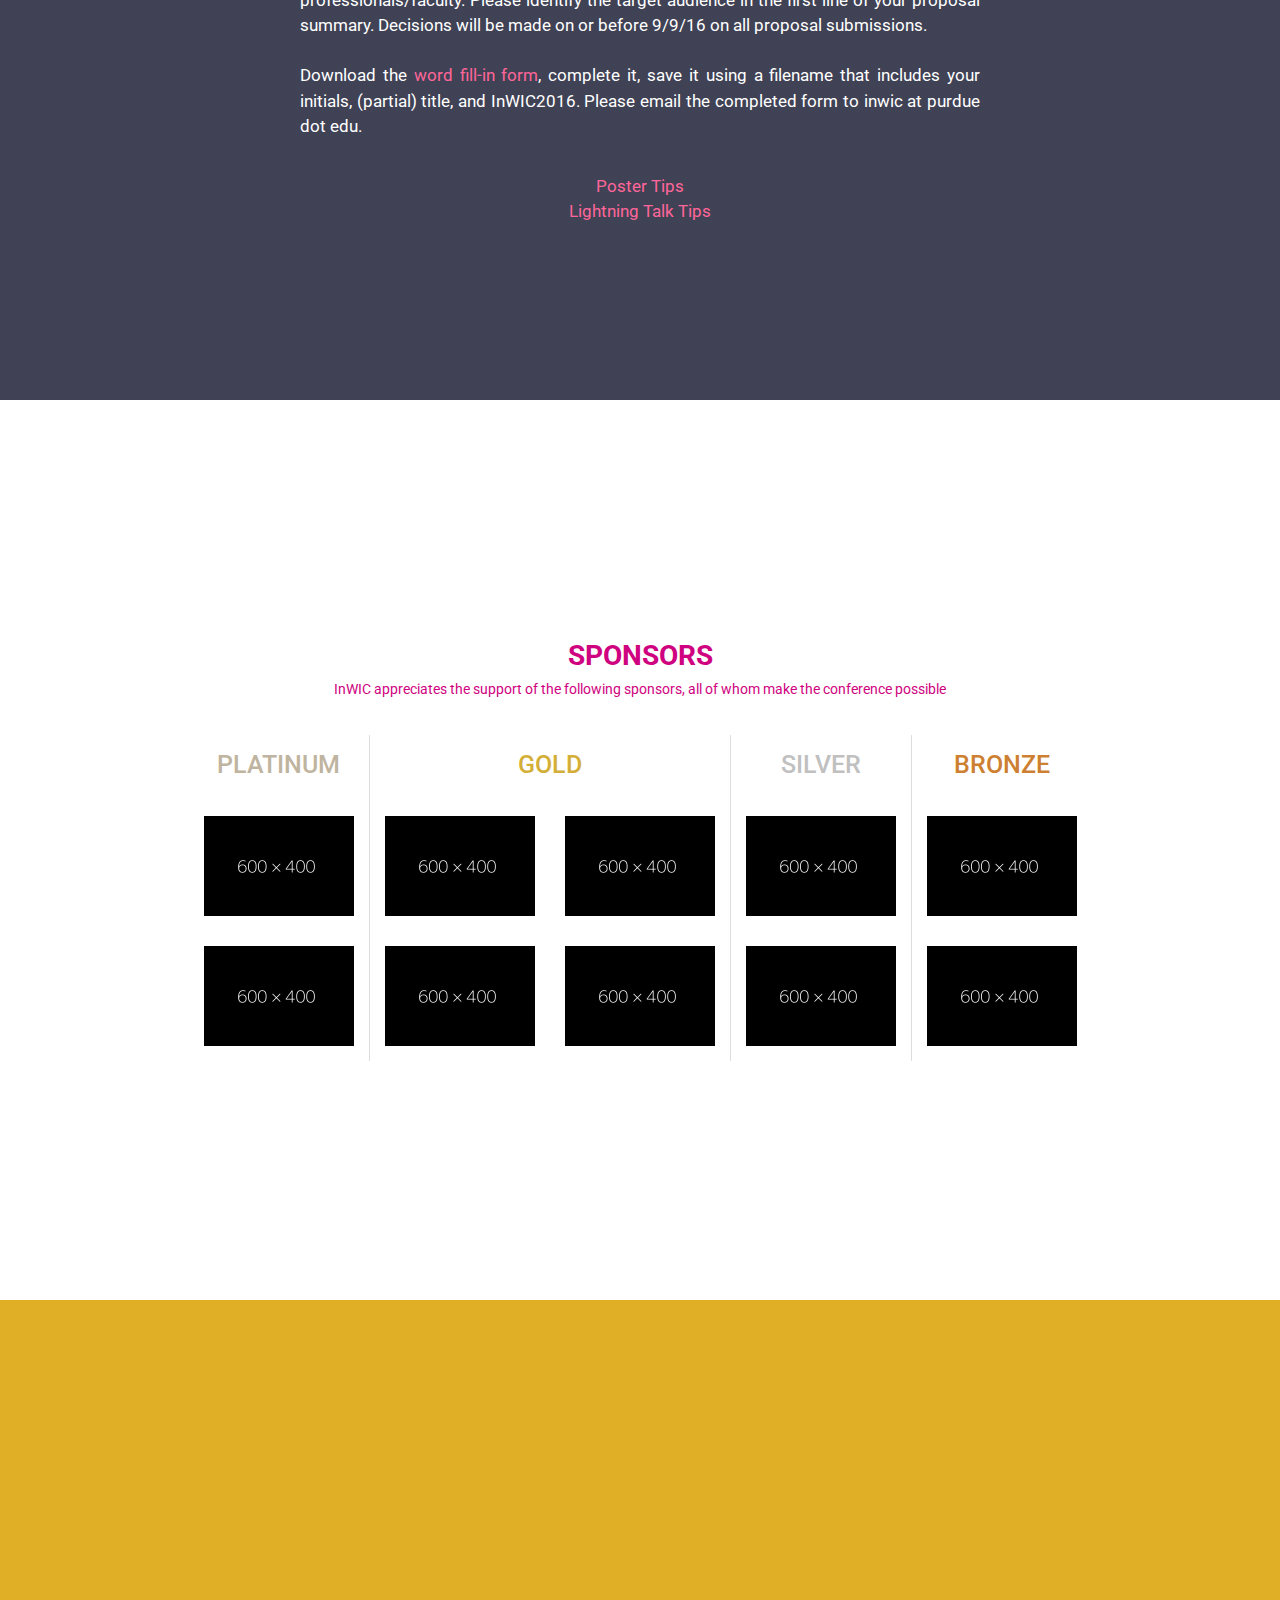
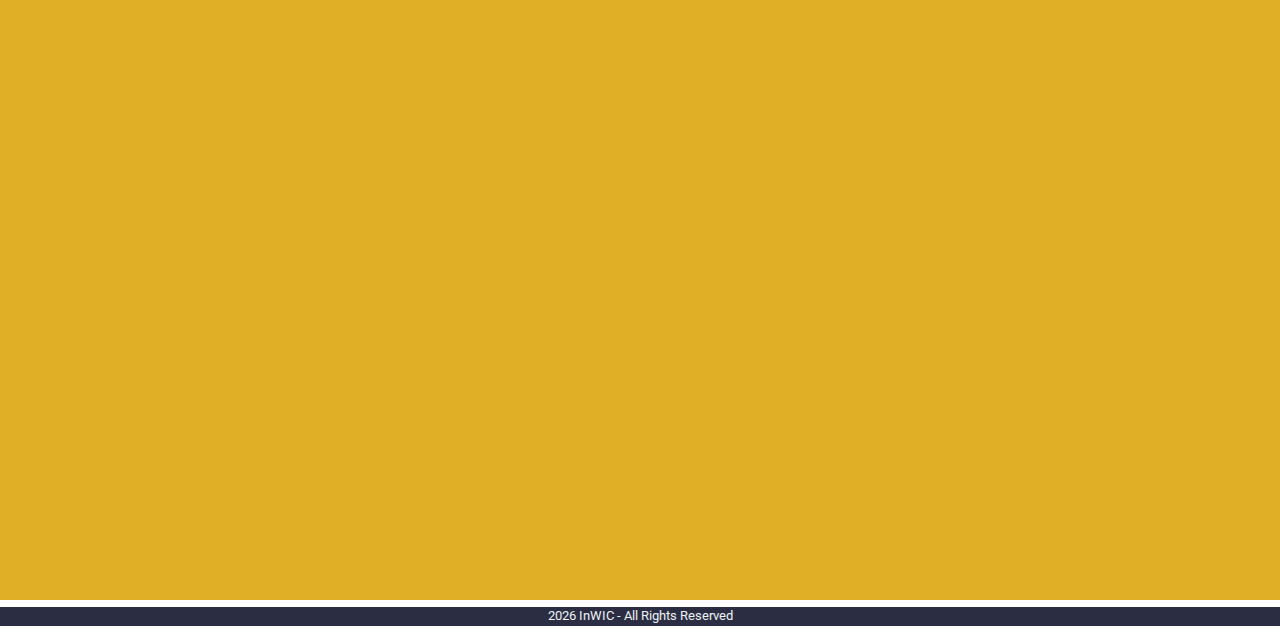
==== commit 628b58b0: "New background for home page" ====
--- a/index.html
+++ b/index.html
@@ -7,108 +7,65 @@
   <link rel='stylesheet prefetch' href='https://maxcdn.bootstrapcdn.com/bootstrap/4.0.0-alpha.2/css/bootstrap.min.css'>
   <link rel='stylesheet prefetch' href='https://cdnjs.cloudflare.com/ajax/libs/animate.css/3.5.2/animate.min.css'>
   <link rel="stylesheet" href="css/style.css">
+
   <link href="https://fonts.googleapis.com/css?family=Roboto" rel="stylesheet">
-  <link rel="stylesheet" href="css/animate.css">
 
   
 </head>
 
 <body>
   <div ng-app="bootstrpConf">
-  <div id="signup_form_modal" class="modal fade" aria-hidden="true" role="dialog" aria-labelledby="modal_label">
-    <div class="modal-dialog" role="document">
-      <div class="modal-content">
-        <div class="modal-header">
-          <button type="button" class="close" data-dismiss="modal" aria-label="Close">
-            <span aria-hidden="true">&times;</span>
-          </button>
-          <h4 class="modal-title" id="modal_label">Sign Up Today!</h4>
-        </div>
-        <div class="modal-body">
-          <form id="signup_form" action="">
-            <fieldset class="form-group">
-              <label for="first_name">First Name:</label>
-              <input class="form-control" id="first_name" placeholder="First Name">
-            </fieldset>
-            <fieldset class="form-group">
-              <label for="last_name">Last Name:</label>
-              <input class="form-control" id="last_name" placeholder="Last Name">
-            </fieldset>
-            <fieldset class="form-group">
-              <label for="email">Email:</label>
-              <input class="form-control" id="email" placeholder="Email">
-              <small class="text-muted">Your email will be used as your username.</small>
-            </fieldset>
-            <fieldset class="form-group">
-              <label for="profession">You're:</label>
-              <select id="profession" class="c-select">
-              <option>---</option>
-              <option>Javascript Developer</option>
-              <option>Ruby developer</option>
-              <option>Python developer</option>
-              <option>Web Designer</option>
-            </select>
-            </fieldset>
-            <fieldset class="form-group">
-              <label class="c-input c-radio">
-                <input type="radio" name="age" id="age1" value="under21">
-                <span class="c-indicator"></span>
-                I am &lt;21
-              </label>
-              <label class="c-input c-radio">
-                <input type="radio" name="age" id="age2" value="over21" checked>
-                <span class="c-indicator"></span>
-                I am &gt;21
-              </label>
-            </fieldset>
-            <fieldset class="form-group m-t-2">
-              <button class="btn btn-danger" type="submit">Sign Up</button>
-            </fieldset>
-          </form>
-        </div>
-      </div>
-      <!-- /.modal-content -->
-    </div>
-    <!-- /.modal-dialog -->
-  </div>
-  <!-- /.modal -->
- 
-  <nav class="top-nav m-b-3 p-t-1 animated fadeInDown clearfix" role="navigation">
-    <div class="container" data-hover="dropdown" data-animations="fadeInDown fadeInRight fadeInUp fadeInLeft">
-      <ul class="list-unstyled list-inline nav navbar-nav">
-        <li class="list-inline-item m-r-1 nav-logo"> <a href="#" class="js-scroll" data-scroll-to="#home"><span>In</span>diana <span>W</span>omen <span>I</span>n <span>C</span>omputing 17</a></li>
-
-          <li class="list-inline-item m-r-2 nav-options dropdown">
-              <a href="#" class="dropdown-toggle" data-toggle="dropdown">Contact <b class="caret"></b></a>
-              <ul class="dropdown-menu dropdown-menu-right" data-animations="fadeInDown fadeInLeft fadeInUp fadeInRight">
-                    <li><a href="contact.html">Submit question/comment</a></li>
-                    <li><a href="#">Program Staff</a></li>
-                    <li><a href="#">School coordinators</a></li>
-              </ul>
-          </li>
-          <li class="list-inline-item m-r-2 nav-options"><a href="#" class="js-scroll" data-scroll-to="#faq">FAQ</a></li>
-          <li class="list-inline-item m-r-2 nav-options"><a href="#" class="js-scroll" data-scroll-to="#sponsors">Sponsors</a></li>
-          <li class="list-inline-item m-r-2 nav-options"><a href="#" class="js-scroll" data-scroll-to="#proposal">Proposal</a></li>
-          <li class="list-inline-item m-r-2 nav-options"><a href="#" class="js-scroll" data-scroll-to="#speakers">Speakers</a></li>
-          <li class="list-inline-item m-r-2 nav-options"><a href="#" class="js-scroll" data-scroll-to="#about">About</a></li> 
+
+  <nav class="top-nav m-b-3 p-t-1 animated fadeInDown clearfix">
+    <div class="container">
+      <ul class="list-unstyled list-inline">
+        
+        
+        <li class="list-inline-item m-r-2 nav-logo"> <a href="#" class="js-scroll" data-scroll-to="#home"><span>In</span>diana <span>W</span>omen <span>I</span>n <span>C</span>omputing <span style="color:#1C7BC9">17</span></a></li>
+        
+
+        <li class="list-inline-item m-r-2 nav-options"><a href="#" class="js-scroll" data-scroll-to="#contact">Contact</a></li> 
+        <!--
+        <li class="list-inline-item m-r-2 nav-options"><a href="#" class="js-scroll" data-scroll-to="#location">Location</a></li>
+        <li class="list-inline-item m-r-2 nav-options"><a href="#" class="js-scroll" data-scroll-to="#gallery">Gallery</a></li>
+        <li class="list-inline-item m-r-2 nav-options"><a href="#" class="js-scroll" data-scroll-to="#faq">FAQ</a></li>
+        -->
+        <li class="list-inline-item m-r-2 nav-options"><a href="#" class="js-scroll" data-scroll-to="#sponsors">Sponsors</a></li>
+        <li class="list-inline-item m-r-2 nav-options"><a href="#" class="js-scroll" data-scroll-to="#proposal">Proposal</a></li>
+        <li class="list-inline-item m-r-2 nav-options"><a href="#" class="js-scroll" data-scroll-to="#speakers">Program</a></li>
+        <li class="list-inline-item m-r-2 nav-options"><a href="#" class="js-scroll" data-scroll-to="#about">About</a></li> 
+        <li class="list-inline-item m-r-2 nav-options"><a href="#" class="js-scroll" data-scroll-to="#home">Home</a></li>    
+        
+        <!--
+        <li class="list-inline-item m-r-0"><a href="#" class="btn signup-btn btn-danger btn-sm" data-toggle="modal" data-target="#signup_form_modal">Register</a></li>
+        -->
+
+      </ul>
+    </div>
   </nav>
+
   <!-- jumbotron -->
-
-  <header id="home" class="top-hero jumbotron-fluid p-b-3 bg-faded">   
-    <div class="wrapper">
+  <header id="home" class="top-hero jumbotron-fluid p-b-3 bg-faded">    
+    <div class="wrapper col-md-12">
       <div class="looking-forward">      
-        <h3 class="m-b-2 display-5 text-uppercase">LOOKING FORWARD</h3>
+        <!--<h3 class="m-b-2 display-5 text-uppercase">LOOKING FORWARD</h3>-->
       </div>
       <div>
-        <div class="home-desc">
-          <p>The Indiana  Women in Computing (InWIC) conference is an ACM Celebrations Event that provides a low cost, regionally-tailored, small conference for women in computing.
-          <br><br>October 27th - 28th<br><br>
-          <a href="register.html" class="btn-register">REGISTER</a> 
-          <a href="resumeUpload.php" class="btn-register">SUBMIT RESUME</a> 
+        <div class="home-desc row">
+          <img src="img/inwic_logo.png">
+          <div class="intro">
+            <p>The Indiana  Women in Computing (InWIC) conference is an ACM Celebrations Event that provides a low cost, regionally-tailored, small conference for women in computing.
+            <strong>
+            <div class="date">October 27th - 28th</div>
+            <div class="addr">Crown Plaza Indianapolis Airport,<br>2501 South High School Road,<br>Indianapolis, IN 46241<br></div>
+            </strong>
+            </p>
+            <a href="html/register.html" class="btn-register">REGISTER</a> 
+            <a href="php/resumeUpload.php" class="btn-register">SUBMIT RESUME</a> 
+          </div>
         </div>        
       </div>      
     </div>
-</header>
 
     <!--
       <h1 class="display-3">Indiana Women in Computing</h1>
@@ -117,10 +74,10 @@
       <button type="button" class="btn btn-lg btn-danger m-t-1" data-toggle="modal" data-target="#signup_form_modal">Register</button>
       <button type="button" class="js-scroll btn btn-lg btn-default m-t-1" data-scroll-to="#speakers">Learn More</button>
     -->    
-  
+  </header>
 
   <!-- about -->
-  <section id="about" class="banner about p-y-3">
+  <section id="about" class="banner about p-y-3 ">
     <div class="wrapper">  
       <h2 class="m-b-2 display-5 about-title">What is InWIC?</h2>   
       <section class="about">
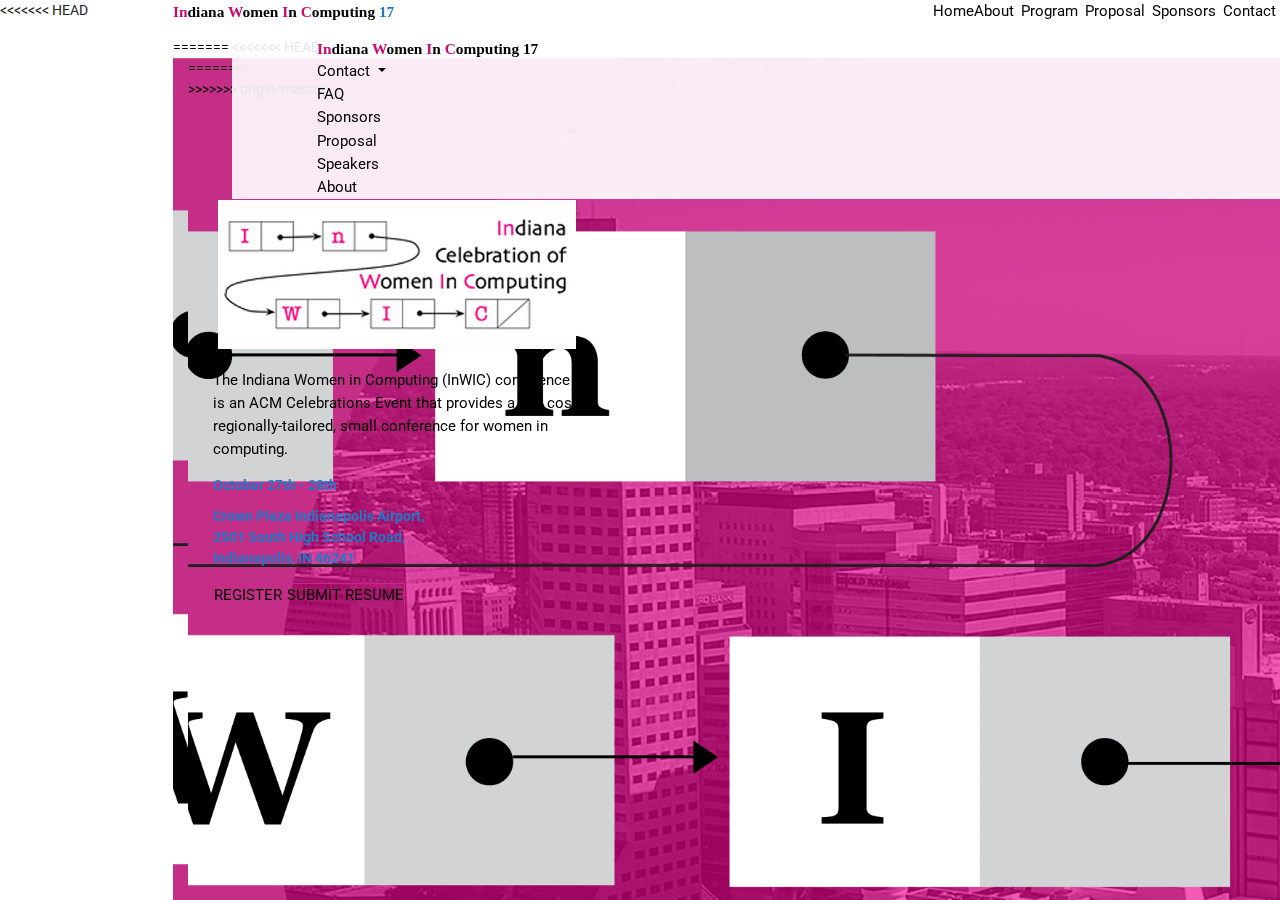
==== commit 1fe5b53b: "Contact page updates" ====
--- a/index.html
+++ b/index.html
@@ -7,14 +7,15 @@
   <link rel='stylesheet prefetch' href='https://maxcdn.bootstrapcdn.com/bootstrap/4.0.0-alpha.2/css/bootstrap.min.css'>
   <link rel='stylesheet prefetch' href='https://cdnjs.cloudflare.com/ajax/libs/animate.css/3.5.2/animate.min.css'>
   <link rel="stylesheet" href="css/style.css">
-
   <link href="https://fonts.googleapis.com/css?family=Roboto" rel="stylesheet">
+  <link rel="stylesheet" href="css/animate.css">
 
   
 </head>
 
 <body>
   <div ng-app="bootstrpConf">
+<<<<<<< HEAD
 
   <nav class="top-nav m-b-3 p-t-1 animated fadeInDown clearfix">
     <div class="container">
@@ -41,12 +42,94 @@
         -->
 
       </ul>
-    </div>
+=======
+  <div id="signup_form_modal" class="modal fade" aria-hidden="true" role="dialog" aria-labelledby="modal_label">
+    <div class="modal-dialog" role="document">
+      <div class="modal-content">
+        <div class="modal-header">
+          <button type="button" class="close" data-dismiss="modal" aria-label="Close">
+            <span aria-hidden="true">&times;</span>
+          </button>
+          <h4 class="modal-title" id="modal_label">Sign Up Today!</h4>
+        </div>
+        <div class="modal-body">
+          <form id="signup_form" action="">
+            <fieldset class="form-group">
+              <label for="first_name">First Name:</label>
+              <input class="form-control" id="first_name" placeholder="First Name">
+            </fieldset>
+            <fieldset class="form-group">
+              <label for="last_name">Last Name:</label>
+              <input class="form-control" id="last_name" placeholder="Last Name">
+            </fieldset>
+            <fieldset class="form-group">
+              <label for="email">Email:</label>
+              <input class="form-control" id="email" placeholder="Email">
+              <small class="text-muted">Your email will be used as your username.</small>
+            </fieldset>
+            <fieldset class="form-group">
+              <label for="profession">You're:</label>
+              <select id="profession" class="c-select">
+              <option>---</option>
+              <option>Javascript Developer</option>
+              <option>Ruby developer</option>
+              <option>Python developer</option>
+              <option>Web Designer</option>
+            </select>
+            </fieldset>
+            <fieldset class="form-group">
+              <label class="c-input c-radio">
+                <input type="radio" name="age" id="age1" value="under21">
+                <span class="c-indicator"></span>
+                I am &lt;21
+              </label>
+              <label class="c-input c-radio">
+                <input type="radio" name="age" id="age2" value="over21" checked>
+                <span class="c-indicator"></span>
+                I am &gt;21
+              </label>
+            </fieldset>
+            <fieldset class="form-group m-t-2">
+              <button class="btn btn-danger" type="submit">Sign Up</button>
+            </fieldset>
+          </form>
+        </div>
+      </div>
+      <!-- /.modal-content -->
+>>>>>>> origin/master
+    </div>
+    <!-- /.modal-dialog -->
+  </div>
+  <!-- /.modal -->
+ 
+  <nav class="top-nav m-b-3 p-t-1 animated fadeInDown clearfix" role="navigation">
+    <div class="container" data-hover="dropdown" data-animations="fadeInDown fadeInRight fadeInUp fadeInLeft">
+      <ul class="list-unstyled list-inline nav navbar-nav">
+        <li class="list-inline-item m-r-1 nav-logo"> <a href="#" class="js-scroll" data-scroll-to="#home"><span>In</span>diana <span>W</span>omen <span>I</span>n <span>C</span>omputing 17</a></li>
+
+          <li class="list-inline-item m-r-2 nav-options dropdown">
+              <a href="#" class="dropdown-toggle" data-toggle="dropdown">Contact <b class="caret"></b></a>
+              <ul class="dropdown-menu dropdown-menu-right" data-animations="fadeInDown fadeInLeft fadeInUp fadeInRight">
+                    <li><a href="contact.html">Submit question/comment</a></li>
+                    <li><a href="#">Program Staff</a></li>
+                    <li><a href="#">School coordinators</a></li>
+              </ul>
+          </li>
+          <li class="list-inline-item m-r-2 nav-options"><a href="#" class="js-scroll" data-scroll-to="#faq">FAQ</a></li>
+          <li class="list-inline-item m-r-2 nav-options"><a href="#" class="js-scroll" data-scroll-to="#sponsors">Sponsors</a></li>
+          <li class="list-inline-item m-r-2 nav-options"><a href="#" class="js-scroll" data-scroll-to="#proposal">Proposal</a></li>
+          <li class="list-inline-item m-r-2 nav-options"><a href="#" class="js-scroll" data-scroll-to="#speakers">Speakers</a></li>
+          <li class="list-inline-item m-r-2 nav-options"><a href="#" class="js-scroll" data-scroll-to="#about">About</a></li> 
   </nav>
-
   <!-- jumbotron -->
+<<<<<<< HEAD
   <header id="home" class="top-hero jumbotron-fluid p-b-3 bg-faded">    
     <div class="wrapper col-md-12">
+=======
+
+  <header id="home" class="top-hero jumbotron-fluid p-b-3 bg-faded">   
+    <div class="wrapper">
+>>>>>>> origin/master
       <div class="looking-forward">      
         <!--<h3 class="m-b-2 display-5 text-uppercase">LOOKING FORWARD</h3>-->
       </div>
@@ -66,6 +149,7 @@
         </div>        
       </div>      
     </div>
+</header>
 
     <!--
       <h1 class="display-3">Indiana Women in Computing</h1>
@@ -74,7 +158,7 @@
       <button type="button" class="btn btn-lg btn-danger m-t-1" data-toggle="modal" data-target="#signup_form_modal">Register</button>
       <button type="button" class="js-scroll btn btn-lg btn-default m-t-1" data-scroll-to="#speakers">Learn More</button>
     -->    
-  </header>
+  
 
   <!-- about -->
   <section id="about" class="banner about p-y-3 ">
--- a/css/style.css
+++ b/css/style.css
@@ -35,19 +35,32 @@
   background-color: #fafafa;
 }
 
+.banner {
+
+  color: #EDF2F4;
+  background-position: center;
+  background-size: cover;
+  display: flex;
+  flex-direction: column;
+  justify-content: center;
+  align-items: center;
+  height: 100vh;
+}
+
 .top-hero {  
-
-  background-color: #C72885;
+  
   background-image: url("../img/home_bg.png");
   background-size: contain;
   background-repeat: no-repeat;
   background-position: center;
-  /*background-attachment: fixed;*/
+  background-size: cover;
   width: 100vw;
   height:100vh;
-  display: flex;
-  
+  display: flex;  
+
   /*
+  *background-attachment: fixed;
+  background-color: #C72885*
   background-image: url("../home_bg.png");
   background-image: linear-gradient(rgba(43, 45, 66, 0.75), rgba(43, 45, 66, 0.75)), url("../home_bg.png");
   background-color: #fafafa;
@@ -60,6 +73,8 @@
   display: flex;
   align-items: center;*/
 }
+
+
 .top-hero h1 {
 
   color: #C42E87;
@@ -73,13 +88,34 @@
 
 .top-hero p {
 
-  color: #EDF2F4; 
-  padding-left: 880px;
-  padding-right: 50px;
-  padding-top: 20px;
-  font-size: 1.2rem;
-
-}
+  /*color: #EDF2F4; 
+  color: #CC0A6E;
+  color: #ED32AC;
+  color: #ED2BA9;*/
+  color: black;
+  font-size: 1.1rem;
+
+}
+
+.top-hero .intro {
+
+  margin: 20px 40px 20px 40px;
+  
+}
+
+.top-hero .date {
+
+  color:#1C7BC9;
+  font-size: 1.0rem;
+}
+
+.top-hero .addr {
+
+  color:#1C7BC9;
+  font-size: 1.0rem;
+  padding-top: 10px;
+}
+
 
 .top-hero .looking-forward {
 
@@ -89,23 +125,43 @@
   padding-top: 70px;
 }
 
+.top-hero .home-desc {
+
+  width: 35%; 
+  margin-top: 30px;
+  justify-content: center;
+}
+
+.top-hero .home-desc img{
+
+  max-height: 80%;
+  max-width:  80%;
+  margin-right: auto;
+  margin-left: auto;
+  display: block;  
+
+}
+
 .btn-register {
 
-  color: white;
+  /*color: white;*/
+  color: #C72885;
   border: 1px solid; 
-  border-color: white; 
+  border-color: #C72885; 
   padding: 5px 15px 5px 15px; 
   display:inline-block;
   transition: all .1s ease; 
+  font-size: 1.1rem;
 }
 
 .btn-register:hover {  
 
   cursor:pointer;
-  color: #C72885;
-  background-color: white;
+  color: white;
+  background-color: #C72885;
   font-weight: bold;  
   text-decoration: none;
+  font-size: 1.1rem;
 }
 
 @media only screen and (max-width: 768px) {
@@ -179,17 +235,6 @@
   color: #CC0A6E;
 }
 
-.banner {
-
-  color: #EDF2F4;
-  background-position: center;
-  background-size: cover;
-  display: flex;
-  flex-direction: column;
-  justify-content: center;
-  align-items: center;
-  height: 100vh;
-}
 
 .banner .wrapper {
 
@@ -202,6 +247,8 @@
 
   display: flex;
   margin: 0px auto;
+  word-wrap:break-word;
+  white-space:normal
 }
 
 .about-col {
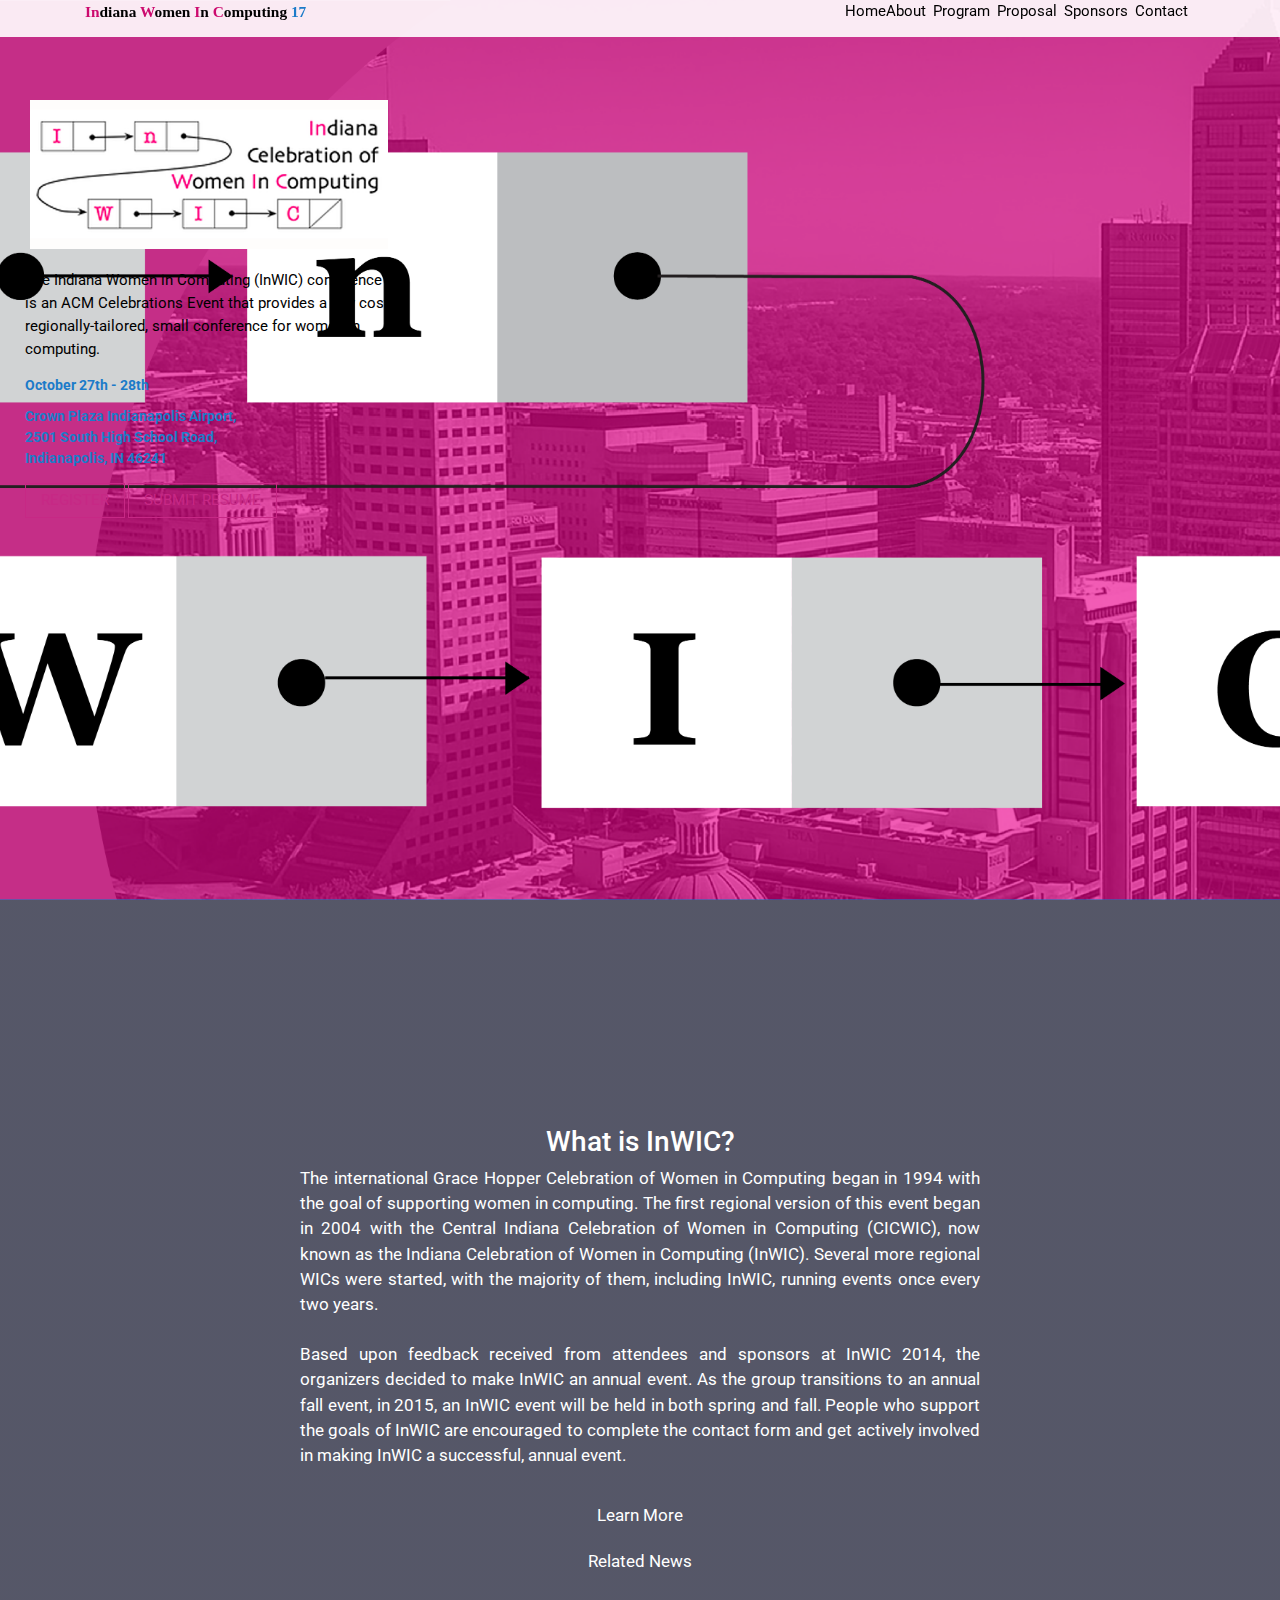
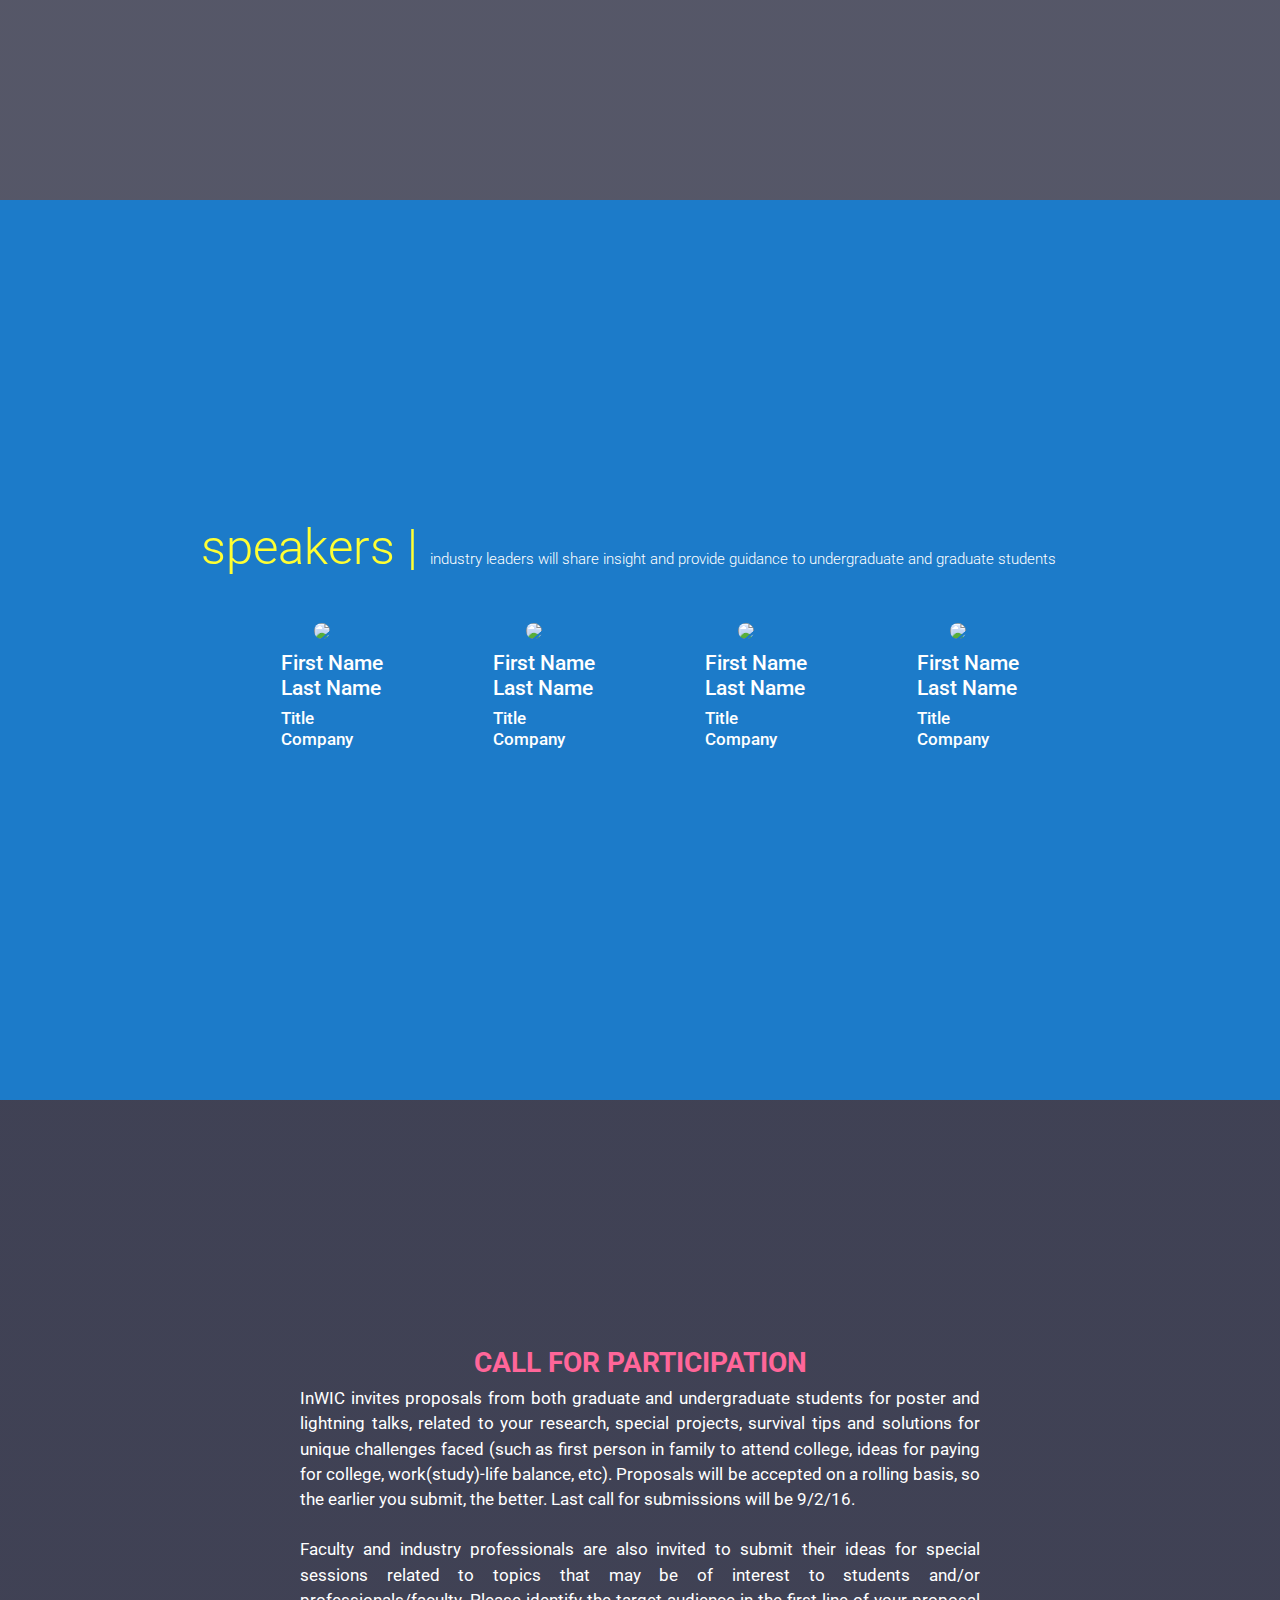
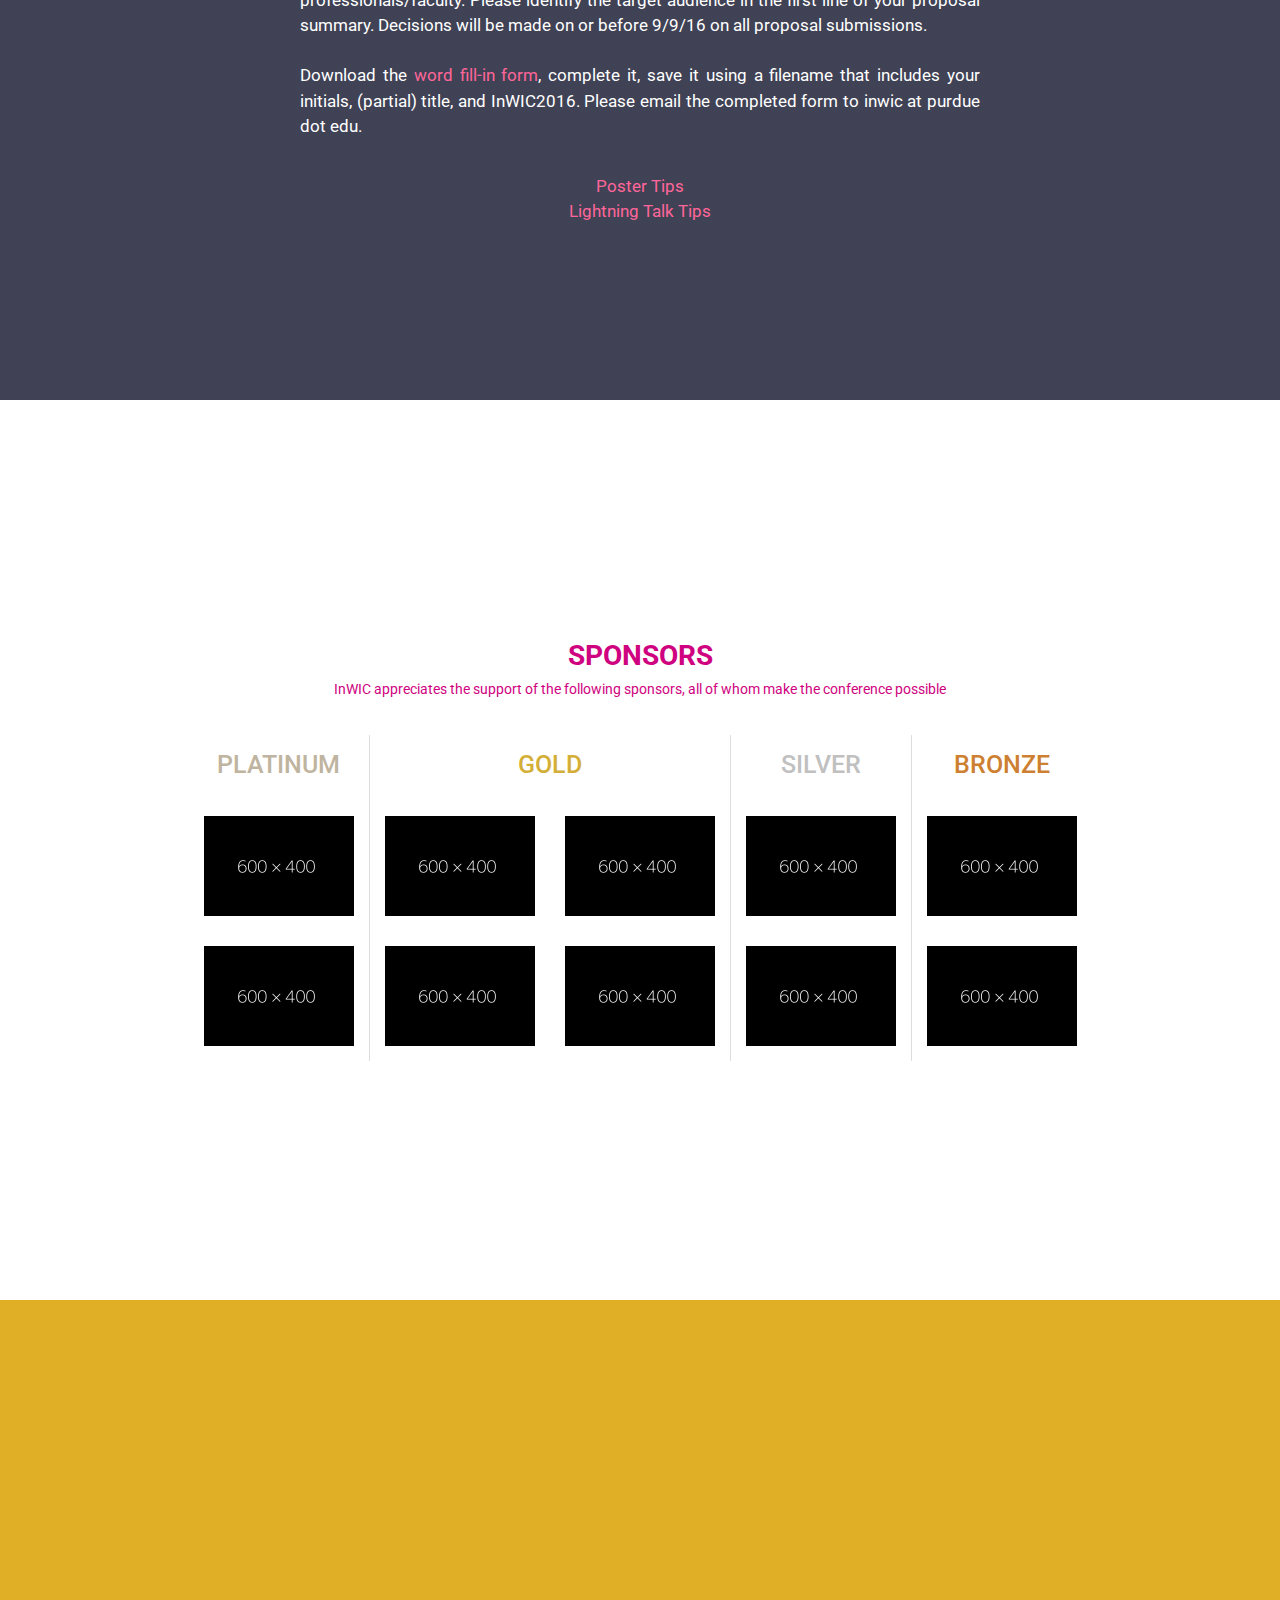
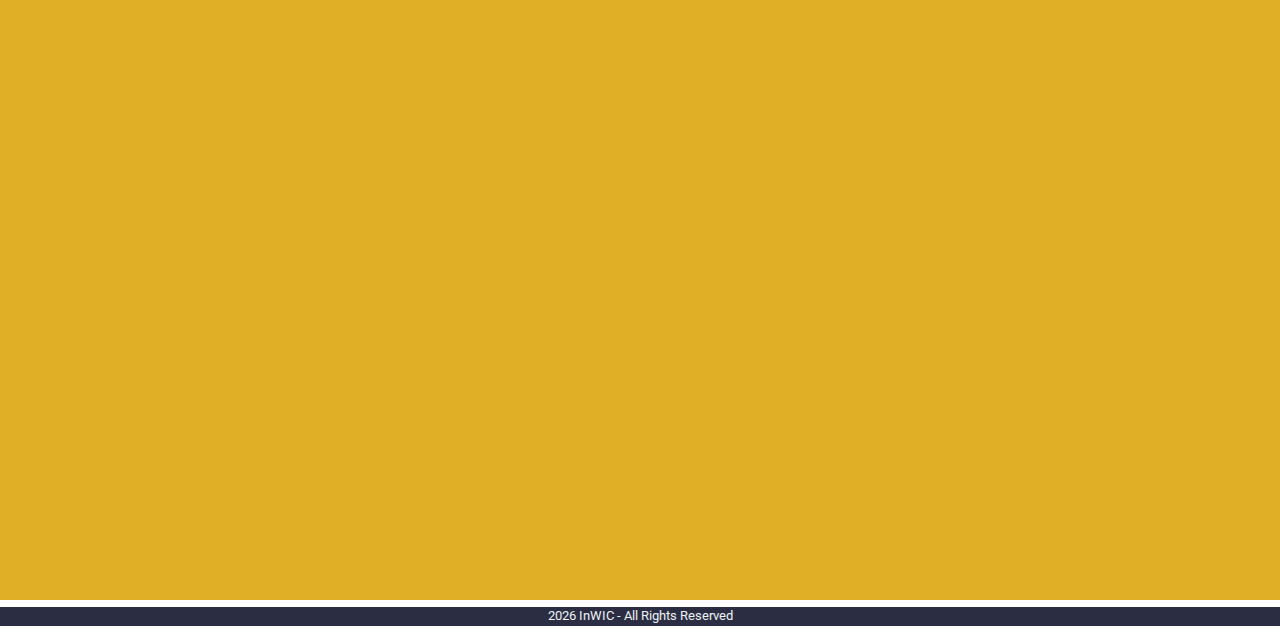
==== commit 470ba70e: "Updated home page with new background" ====
--- a/index.html
+++ b/index.html
@@ -15,7 +15,6 @@
 
 <body>
   <div ng-app="bootstrpConf">
-<<<<<<< HEAD
 
   <nav class="top-nav m-b-3 p-t-1 animated fadeInDown clearfix">
     <div class="container">
@@ -26,7 +25,19 @@
         
 
         <li class="list-inline-item m-r-2 nav-options"><a href="#" class="js-scroll" data-scroll-to="#contact">Contact</a></li> 
+
+
         <!--
+
+        <li class="list-inline-item m-r-2 nav-options dropdown">
+              <a href="#" class="dropdown-toggle" data-toggle="dropdown">Contact <b class="caret"></b></a>
+              <ul class="dropdown-menu dropdown-menu-right" data-animations="fadeInDown fadeInLeft fadeInUp fadeInRight">
+                    <li><a href="contact.html">Submit question/comment</a></li>
+                    <li><a href="#">Program Staff</a></li>
+                    <li><a href="#">School coordinators</a></li>
+              </ul>
+          </li>
+
         <li class="list-inline-item m-r-2 nav-options"><a href="#" class="js-scroll" data-scroll-to="#location">Location</a></li>
         <li class="list-inline-item m-r-2 nav-options"><a href="#" class="js-scroll" data-scroll-to="#gallery">Gallery</a></li>
         <li class="list-inline-item m-r-2 nav-options"><a href="#" class="js-scroll" data-scroll-to="#faq">FAQ</a></li>
@@ -42,94 +53,13 @@
         -->
 
       </ul>
-=======
-  <div id="signup_form_modal" class="modal fade" aria-hidden="true" role="dialog" aria-labelledby="modal_label">
-    <div class="modal-dialog" role="document">
-      <div class="modal-content">
-        <div class="modal-header">
-          <button type="button" class="close" data-dismiss="modal" aria-label="Close">
-            <span aria-hidden="true">&times;</span>
-          </button>
-          <h4 class="modal-title" id="modal_label">Sign Up Today!</h4>
-        </div>
-        <div class="modal-body">
-          <form id="signup_form" action="">
-            <fieldset class="form-group">
-              <label for="first_name">First Name:</label>
-              <input class="form-control" id="first_name" placeholder="First Name">
-            </fieldset>
-            <fieldset class="form-group">
-              <label for="last_name">Last Name:</label>
-              <input class="form-control" id="last_name" placeholder="Last Name">
-            </fieldset>
-            <fieldset class="form-group">
-              <label for="email">Email:</label>
-              <input class="form-control" id="email" placeholder="Email">
-              <small class="text-muted">Your email will be used as your username.</small>
-            </fieldset>
-            <fieldset class="form-group">
-              <label for="profession">You're:</label>
-              <select id="profession" class="c-select">
-              <option>---</option>
-              <option>Javascript Developer</option>
-              <option>Ruby developer</option>
-              <option>Python developer</option>
-              <option>Web Designer</option>
-            </select>
-            </fieldset>
-            <fieldset class="form-group">
-              <label class="c-input c-radio">
-                <input type="radio" name="age" id="age1" value="under21">
-                <span class="c-indicator"></span>
-                I am &lt;21
-              </label>
-              <label class="c-input c-radio">
-                <input type="radio" name="age" id="age2" value="over21" checked>
-                <span class="c-indicator"></span>
-                I am &gt;21
-              </label>
-            </fieldset>
-            <fieldset class="form-group m-t-2">
-              <button class="btn btn-danger" type="submit">Sign Up</button>
-            </fieldset>
-          </form>
-        </div>
-      </div>
-      <!-- /.modal-content -->
->>>>>>> origin/master
-    </div>
-    <!-- /.modal-dialog -->
-  </div>
-  <!-- /.modal -->
+    </div>
+  </nav>
+
  
-  <nav class="top-nav m-b-3 p-t-1 animated fadeInDown clearfix" role="navigation">
-    <div class="container" data-hover="dropdown" data-animations="fadeInDown fadeInRight fadeInUp fadeInLeft">
-      <ul class="list-unstyled list-inline nav navbar-nav">
-        <li class="list-inline-item m-r-1 nav-logo"> <a href="#" class="js-scroll" data-scroll-to="#home"><span>In</span>diana <span>W</span>omen <span>I</span>n <span>C</span>omputing 17</a></li>
-
-          <li class="list-inline-item m-r-2 nav-options dropdown">
-              <a href="#" class="dropdown-toggle" data-toggle="dropdown">Contact <b class="caret"></b></a>
-              <ul class="dropdown-menu dropdown-menu-right" data-animations="fadeInDown fadeInLeft fadeInUp fadeInRight">
-                    <li><a href="contact.html">Submit question/comment</a></li>
-                    <li><a href="#">Program Staff</a></li>
-                    <li><a href="#">School coordinators</a></li>
-              </ul>
-          </li>
-          <li class="list-inline-item m-r-2 nav-options"><a href="#" class="js-scroll" data-scroll-to="#faq">FAQ</a></li>
-          <li class="list-inline-item m-r-2 nav-options"><a href="#" class="js-scroll" data-scroll-to="#sponsors">Sponsors</a></li>
-          <li class="list-inline-item m-r-2 nav-options"><a href="#" class="js-scroll" data-scroll-to="#proposal">Proposal</a></li>
-          <li class="list-inline-item m-r-2 nav-options"><a href="#" class="js-scroll" data-scroll-to="#speakers">Speakers</a></li>
-          <li class="list-inline-item m-r-2 nav-options"><a href="#" class="js-scroll" data-scroll-to="#about">About</a></li> 
-  </nav>
-  <!-- jumbotron -->
-<<<<<<< HEAD
-  <header id="home" class="top-hero jumbotron-fluid p-b-3 bg-faded">    
-    <div class="wrapper col-md-12">
-=======
 
   <header id="home" class="top-hero jumbotron-fluid p-b-3 bg-faded">   
     <div class="wrapper">
->>>>>>> origin/master
       <div class="looking-forward">      
         <!--<h3 class="m-b-2 display-5 text-uppercase">LOOKING FORWARD</h3>-->
       </div>
